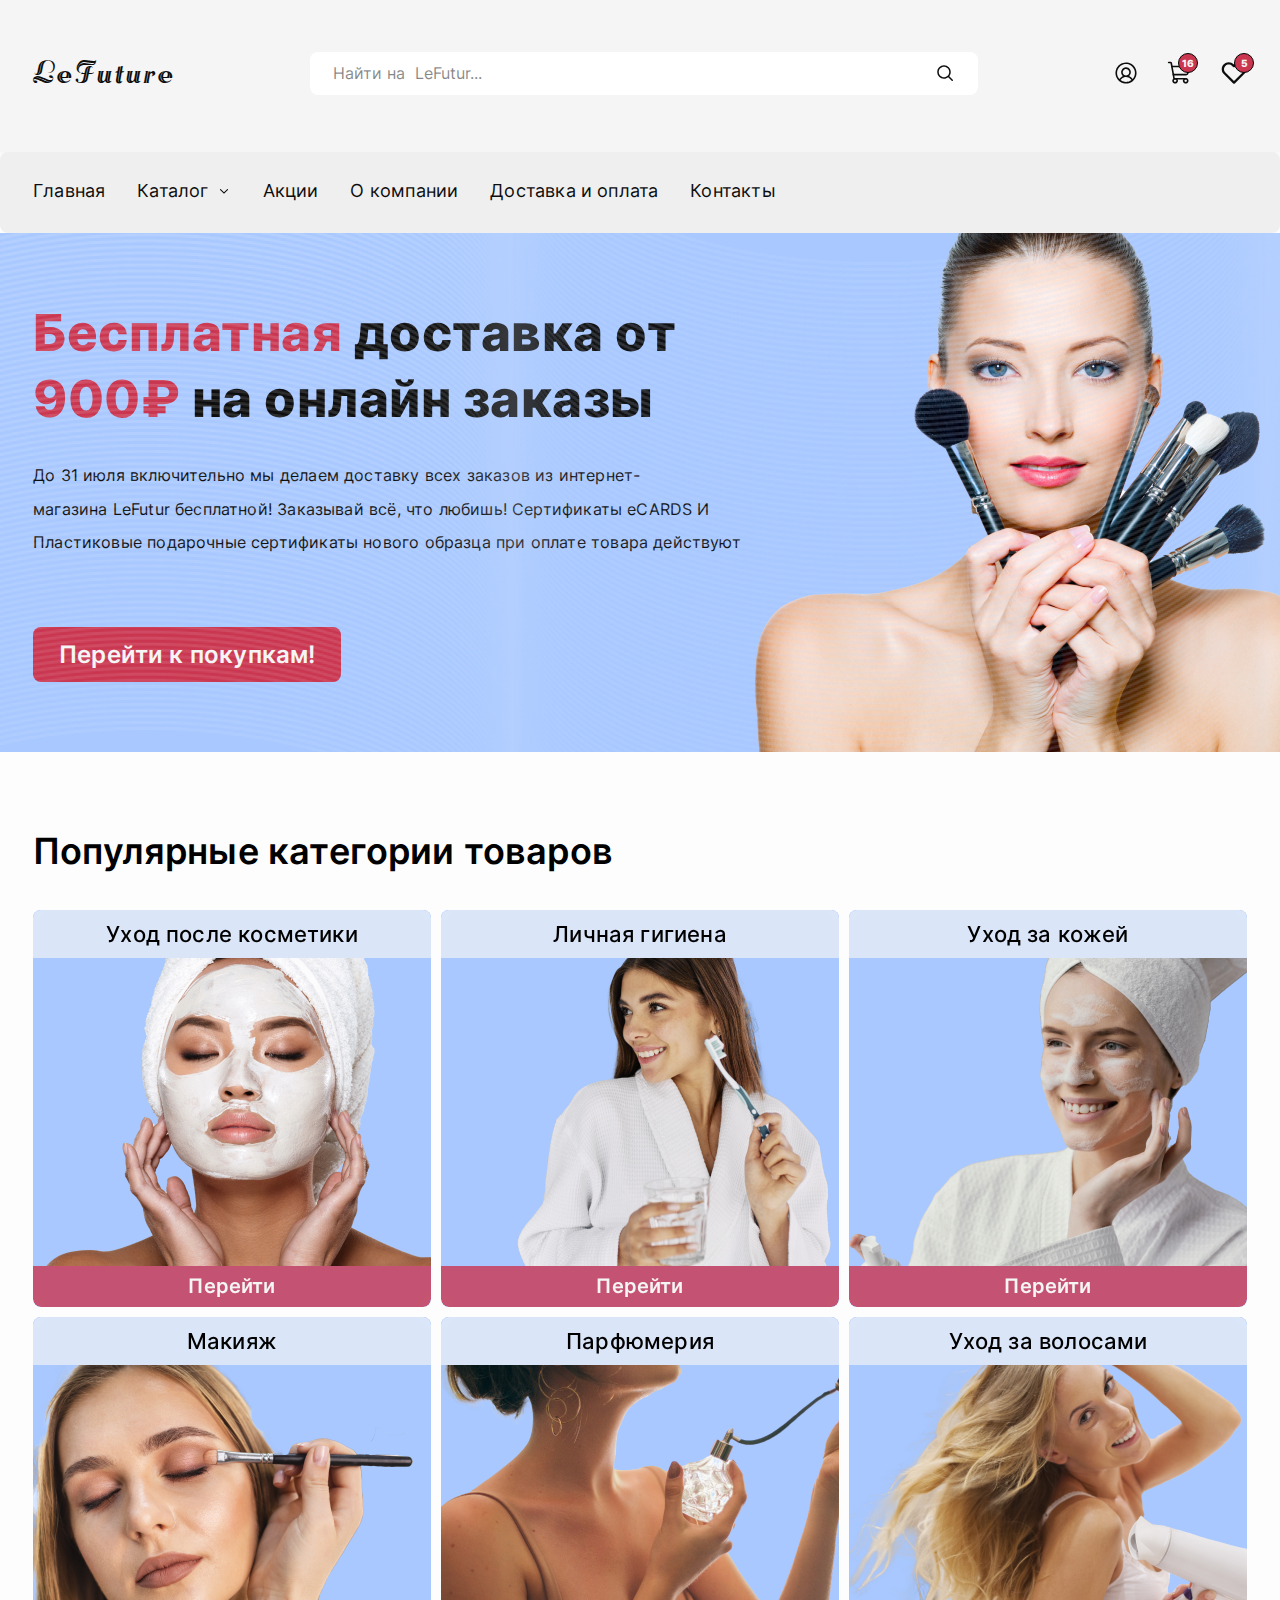
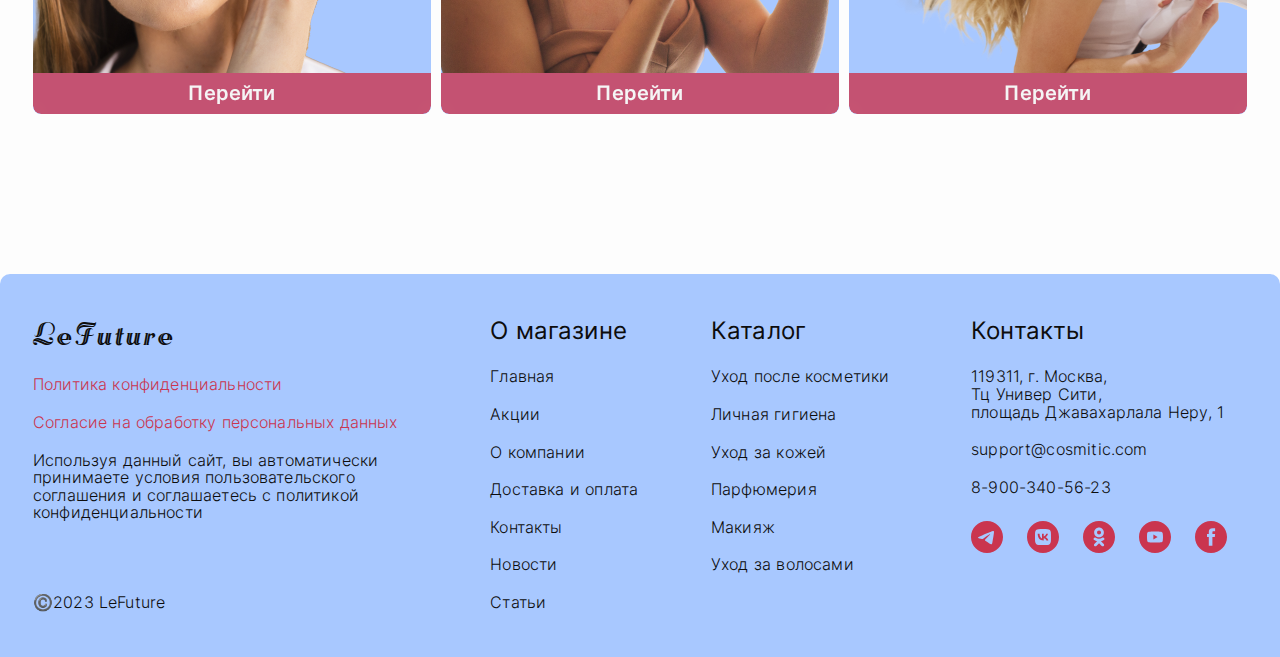
==== index.html @ b698528c "first commit" ====
<!DOCTYPE html>
<html lang="ru">

<head>
  <meta charset="UTF-8">
  <meta http-equiv="X-UA-Compatible" content="IE=edge">
  <meta name="viewport" content="width=device-width, initial-scale=1.0">
  <!-- <link rel="shortcut icon" href="./assets/images/favicon.ico" type="x-icon"> -->
  <link rel="stylesheet" href="./styles/css/icons.css">
  <link rel="stylesheet" href="./styles/css/normalize.css">
  <link rel="stylesheet" href="./styles/css/style.css?v=0.0001">
  <title>LeFuture</title>
</head>

<body>

  <div class="wrapper">


    <header class="header">
      <div class="header__top">
        <div class="container">
          <div class="header__top-inner">
            <a class="logo" href="#">
              LeFuture
            </a>
            <form class="search" action="">
              <div class="search__wrapper">
                <label class="search__label">
                  <input class="search__input input" type="text" placeholder="Найти на  LeFutur...">
                  <i class="search__icon">
                    <svg xmlns="http://www.w3.org/2000/svg" width="20" height="20" viewBox="0 0 20 20" fill="none">
                      <path fill-rule="evenodd" clip-rule="evenodd"
                        d="M3.75 9C3.75 6.1005 6.1005 3.75 9 3.75C11.8995 3.75 14.25 6.1005 14.25 9C14.25 11.8995 11.8995 14.25 9 14.25C6.1005 14.25 3.75 11.8995 3.75 9ZM9 2.25C5.27208 2.25 2.25 5.27208 2.25 9C2.25 12.7279 5.27208 15.75 9 15.75C10.5938 15.75 12.0585 15.1976 13.2133 14.2739L16.7192 17.7799C17.0121 18.0728 17.487 18.0728 17.7799 17.7799C18.0728 17.487 18.0728 17.0121 17.7799 16.7192L14.2739 13.2133C15.1976 12.0585 15.75 10.5938 15.75 9C15.75 5.27208 12.7279 2.25 9 2.25Z"
                        fill="#0D0D0D" />
                    </svg>
                  </i>
                </label>
              </div>
            </form>
            <div class="icons">
              <a class="icons__link" href="#">
                <i class="icons__icon">
                  <svg xmlns="http://www.w3.org/2000/svg" viewBox="0 0 26 26" fill="none">
                    <path fill-rule="evenodd" clip-rule="evenodd"
                      d="M17.1117 3.26789C15.1484 2.4375 13 2.4375 13 2.4375C10.8516 2.4375 8.88835 3.26789 8.88835 3.26789C6.99268 4.06969 5.53119 5.53118 5.53119 5.53118C4.06969 6.99268 3.26789 8.88835 3.26789 8.88835C2.4375 10.8516 2.4375 13 2.4375 13C2.4375 15.1484 3.26789 17.1117 3.26789 17.1117C4.06968 19.0073 5.53118 20.4688 5.53118 20.4688C5.6435 20.5811 5.75838 20.6896 5.87477 20.794C5.91734 20.8415 5.9657 20.8842 6.01914 20.9209C7.38164 22.0948 8.88835 22.7321 8.88835 22.7321C10.8516 23.5625 13 23.5625 13 23.5625C15.1484 23.5625 17.1117 22.7321 17.1117 22.7321C18.3135 22.2238 19.3409 21.4502 19.9319 20.9521C20.0179 20.9016 20.0925 20.8366 20.1533 20.761C20.3563 20.5813 20.4688 20.4688 20.4688 20.4688C21.9303 19.0073 22.7321 17.1116 22.7321 17.1116C23.5625 15.1484 23.5625 13 23.5625 13C23.5625 10.8516 22.7321 8.88835 22.7321 8.88835C21.9303 6.99268 20.4688 5.53118 20.4688 5.53118C19.0073 4.06969 17.1117 3.26789 17.1117 3.26789ZM9.52137 21.2355C8.73872 20.9044 8.04333 20.4403 7.53641 20.0517C8.3932 18.7628 9.59973 18.0222 9.59973 18.0222C11.1643 17.0619 13 17.0625 13 17.0625C14.8357 17.0625 16.4003 18.0222 16.4003 18.0222C17.3853 18.6268 18.0795 19.4996 18.4587 20.0632C17.4466 20.8261 16.4786 21.2355 16.4786 21.2355C14.8189 21.9375 13 21.9375 13 21.9375C11.1811 21.9375 9.52137 21.2355 9.52137 21.2355ZM8.74966 16.6373C8.74966 16.6373 9.23938 16.3368 10.0162 16.0366C9.85731 15.9171 9.70186 15.7837 9.55285 15.6346C9.55285 15.6346 8.125 14.2068 8.125 12.1875C8.125 12.1875 8.125 10.1682 9.55285 8.74035C9.55285 8.74035 10.9807 7.3125 13 7.3125C13 7.3125 15.0193 7.3125 16.4471 8.74035C16.4471 8.74035 17.875 10.1682 17.875 12.1875C17.875 12.1875 17.875 14.2068 16.4471 15.6346C16.4471 15.6346 16.28 15.8018 15.9791 16.0218C16.4013 16.1801 16.8335 16.3814 17.2503 16.6373C17.2503 16.6373 18.6121 17.4731 19.6665 18.9386C20.0835 18.453 20.7836 17.5471 21.2355 16.4786C21.2355 16.4786 21.9375 14.8189 21.9375 13C21.9375 13 21.9375 11.1811 21.2355 9.52137C21.2355 9.52137 20.5572 7.91762 19.3198 6.68023C19.3198 6.68023 18.0824 5.44285 16.4786 4.76452C16.4786 4.76452 14.8189 4.0625 13 4.0625C13 4.0625 11.1811 4.0625 9.52137 4.76452C9.52137 4.76452 7.91762 5.44285 6.68023 6.68023C6.68023 6.68023 5.44285 7.91761 4.76452 9.52137C4.76452 9.52137 4.0625 11.1811 4.0625 13C4.0625 13 4.0625 14.8189 4.76452 16.4786C4.76452 16.4786 5.3187 17.7889 6.33899 18.9545C6.83693 18.2585 7.64775 17.3136 8.74966 16.6373ZM15.2981 14.4856C14.3462 15.4375 13 15.4375 13 15.4375C11.6538 15.4375 10.7019 14.4856 10.7019 14.4856C9.75 13.5337 9.75 12.1875 9.75 12.1875C9.75 10.8413 10.7019 9.8894 10.7019 9.8894C11.6538 8.9375 13 8.9375 13 8.9375C14.3462 8.9375 15.2981 9.8894 15.2981 9.8894C16.25 10.8413 16.25 12.1875 16.25 12.1875C16.25 13.5337 15.2981 14.4856 15.2981 14.4856Z"
                      fill="#0D0D0D" />
                  </svg>
                </i>
              </a>
              <div class="icons__box">
                <i class="icons__icon">
                  <svg xmlns="http://www.w3.org/2000/svg" viewBox="0 0 26 26" fill="none">
                    <path
                      d="M3.46328 1.625H1.625C1.17627 1.625 0.8125 1.98877 0.8125 2.4375C0.8125 2.88623 1.17627 3.25 1.625 3.25H3.45551L6.28968 18.8329C6.35994 19.2192 6.69641 19.5 7.08906 19.5H18.6875C19.1362 19.5 19.5 19.1362 19.5 18.6875C19.5 18.2388 19.1362 17.875 18.6875 17.875H7.76712L5.05544 2.96566C4.95284 2.38827 4.50516 2.00946 4.50516 2.00946C4.05748 1.63065 3.46328 1.625 3.46328 1.625Z"
                      fill="#0D0D0D" />
                    <path fill-rule="evenodd" clip-rule="evenodd"
                      d="M8.125 17.875C8.125 17.875 9.30292 17.875 10.1358 18.7079C10.1358 18.7079 10.9688 19.5408 10.9688 20.7188C10.9688 20.7188 10.9688 21.8967 10.1358 22.7296C10.1358 22.7296 9.30292 23.5625 8.125 23.5625C8.125 23.5625 6.94708 23.5625 6.11416 22.7296C6.11416 22.7296 5.28125 21.8967 5.28125 20.7188C5.28125 20.7188 5.28125 19.5408 6.11416 18.7079C6.11416 18.7079 6.94708 17.875 8.125 17.875ZM8.125 19.5C8.125 19.5 7.62018 19.5 7.26321 19.857C7.26321 19.857 6.90625 20.2139 6.90625 20.7188C6.90625 20.7188 6.90625 21.2236 7.26321 21.5805C7.26321 21.5805 7.62018 21.9375 8.125 21.9375C8.125 21.9375 8.62982 21.9375 8.98679 21.5805C8.98679 21.5805 9.34375 21.2236 9.34375 20.7188C9.34375 20.7188 9.34375 20.2139 8.98679 19.857C8.98679 19.857 8.62982 19.5 8.125 19.5Z"
                      fill="#0D0D0D" />
                    <path fill-rule="evenodd" clip-rule="evenodd"
                      d="M18.6875 17.875C18.6875 17.875 19.8654 17.875 20.6983 18.7079C20.6983 18.7079 21.5312 19.5408 21.5312 20.7188C21.5312 20.7188 21.5312 21.8967 20.6983 22.7296C20.6983 22.7296 19.8654 23.5625 18.6875 23.5625C18.6875 23.5625 17.5096 23.5625 16.6767 22.7296C16.6767 22.7296 15.8438 21.8967 15.8438 20.7188C15.8438 20.7188 15.8438 19.5408 16.6767 18.7079C16.6767 18.7079 17.5096 17.875 18.6875 17.875ZM18.6875 19.5C18.6875 19.5 18.1827 19.5 17.8257 19.857C17.8257 19.857 17.4688 20.2139 17.4688 20.7188C17.4688 20.7188 17.4688 21.2236 17.8257 21.5805C17.8257 21.5805 18.1827 21.9375 18.6875 21.9375C18.6875 21.9375 19.1923 21.9375 19.5493 21.5805C19.5493 21.5805 19.9062 21.2236 19.9062 20.7188C19.9062 20.7188 19.9062 20.2139 19.5493 19.857C19.5493 19.857 19.1923 19.5 18.6875 19.5Z"
                      fill="#0D0D0D" />
                    <path
                      d="M21.9375 5.6875H4.875C4.42627 5.6875 4.0625 6.05127 4.0625 6.5C4.0625 6.94873 4.42627 7.3125 4.875 7.3125H20.9634L19.8991 13.1488C19.8472 13.439 19.6229 13.6262 19.6229 13.6262C19.3985 13.8134 19.1064 13.8125 19.1064 13.8125L6.34766 13.8125C5.89892 13.8125 5.53516 14.1763 5.53516 14.625C5.53516 15.0737 5.89892 15.4375 6.34766 15.4375L19.1014 15.4375C19.9853 15.4402 20.6639 14.8739 20.6639 14.8739C21.3426 14.3077 21.4978 13.4403 21.4978 13.4403L22.7368 6.64577C22.7456 6.59767 22.75 6.54889 22.75 6.5C22.75 6.05127 22.3862 5.6875 21.9375 5.6875Z"
                      fill="#0D0D0D" />
                  </svg>
                </i>
                <p class="icons__num">
                  16
                </p>
              </div>
              <div class="icons__box">
                <i class="icons__icon">
                  <svg xmlns="http://www.w3.org/2000/svg" width="22" height="20" viewBox="0 0 22 20" fill="none">
                    <path fill-rule="evenodd" clip-rule="evenodd"
                      d="M13.1909 1.34769C13.9113 1.05217 14.6836 0.900024 15.4637 0.900024C16.2437 0.900024 17.016 1.05217 17.7365 1.34769C18.4568 1.64315 19.111 2.07609 19.662 2.62165C20.2132 3.16709 20.6503 3.81454 20.9485 4.52692C21.2467 5.2393 21.4001 6.00275 21.4001 6.77368C21.4001 7.54462 21.2467 8.30807 20.9485 9.02045C20.6503 9.73283 20.2132 10.3803 19.662 10.9257L11.6904 18.8171C11.5075 18.9982 11.259 19.1 10.9999 19.1C10.7407 19.1 10.4923 18.9982 10.3093 18.8171L2.3376 10.9256C1.22474 9.82389 0.600098 8.33036 0.600098 6.77368C0.600098 5.21701 1.22474 3.72348 2.3376 2.62181C3.45056 1.52003 4.96073 0.900502 6.53605 0.900502C8.11137 0.900502 9.62154 1.52003 10.7345 2.62181L10.9999 2.88449L11.2651 2.62197C11.265 2.62202 11.2651 2.62191 11.2651 2.62197C11.816 2.07634 12.4705 1.64318 13.1909 1.34769ZM18.2809 3.9801C17.9107 3.61347 17.4713 3.32279 16.988 3.12452C16.5046 2.92626 15.9867 2.82425 15.4637 2.82425C14.9407 2.82425 14.4227 2.92626 13.9393 3.12452C13.456 3.32279 13.0166 3.61347 12.6464 3.9801L11.6904 4.92654C11.5075 5.10764 11.259 5.20942 10.9999 5.20942C10.7407 5.20942 10.4923 5.10764 10.3093 4.92654L9.35344 3.98026C8.60569 3.24003 7.59218 2.82473 6.53605 2.82473C5.47992 2.82473 4.46641 3.24003 3.71866 3.98026C2.9708 4.7206 2.5501 5.72537 2.5501 6.77368C2.5501 7.822 2.9708 8.82677 3.71866 9.56711L10.9999 16.7751L18.2811 9.56711C18.6514 9.20063 18.9456 8.76519 19.1462 8.28588C19.3468 7.80656 19.4501 7.2927 19.4501 6.77368C19.4501 6.25467 19.3468 5.74081 19.1462 5.26149C18.9456 4.78218 18.6513 4.34658 18.2809 3.9801Z"
                      fill="#0D0D0D" />
                  </svg>
                </i>
                <p class="icons__num">
                  5
                </p>
              </div>
            </div>
            <div class="burger">
              <div class="burger__line"></div>
            </div>
          </div>
        </div>
      </div>
      <div class="header__bottom">
        <div class="container">
          <div class="header__bottom-inner">
            <nav class="menu">
              <ul class="menu__list">
                <li class="menu__item">
                  <a class="menu__link" href="#">
                    Главная
                  </a>
                </li>
                <li class="menu__item accordion">
                  <a class="menu__link" href="#">
                    Каталог
                    <i class="menu__icon">
                      <svg xmlns="http://www.w3.org/2000/svg" width="14" height="14" viewBox="0 0 14 14" fill="none">
                        <path fill-rule="evenodd" clip-rule="evenodd"
                          d="M10.8714 5.22872C11.0764 5.43375 11.0764 5.76616 10.8714 5.97118L7.00015 9.84241L3.12892 5.97118C2.92389 5.76616 2.92389 5.43375 3.12892 5.22872C3.33394 5.02369 3.66635 5.02369 3.87138 5.22872L7.00015 8.35749L10.1289 5.22872C10.3339 5.02369 10.6664 5.02369 10.8714 5.22872Z"
                          fill="#0D0D0D" />
                      </svg>
                    </i>
                  </a>
                  <div class="accordion__content">
                    <div class="menu__dropdown">
                      <div class="menu__dropdown-item">
                        <a class="menu__dropdown-link" href="#">
                          Акции
                        </a>
                      </div>
                      <div class="menu__dropdown-item">
                        <a class="menu__dropdown-link" href="#">
                          О компании
                        </a>
                      </div>
                      <div class="menu__dropdown-item">
                        <a class="menu__dropdown-link" href="#">
                          Контакты
                        </a>
                      </div>
                    </div>
                  </div>
                </li>
                <li class="menu__item">
                  <a class="menu__link" href="#">
                    Акции
                  </a>
                </li>
                <li class="menu__item">
                  <a class="menu__link" href="#">
                    О компании
                  </a>
                </li>
                <li class="menu__item">
                  <a class="menu__link" href="#">
                    Доставка и оплата
                  </a>
                </li>
                <li class="menu__item">
                  <a class="menu__link" href="#">
                    Контакты
                  </a>
                </li>
              </ul>
            </nav>
          </div>
        </div>
      </div>
    </header>


    <main class="main">


      <section class="top">
        <div class="top__wrapper">
          <img class="top__bg" src="./assets/images/top/bg.png" alt="">
          <div class="container">
            <div class="top__inner">
              <div class="top__item">
                <p class="top__item-title">
                  <span>Бесплатная</span> доставка
                  от <span>900₽</span> на онлайн заказы
                </p>
                <p class="top__item-text">
                  До 31 июля включительно мы делаем доставку всех заказов из интернет-магазина LeFutur бесплатной!
                  Заказывай всё, что любишь! Сертификаты eCARDS И Пластиковые подарочные сертификаты нового образца при
                  оплате товара действуют
                </p>
                <a class="link" href="#">
                  Перейти к покупкам!
                </a>
              </div>
              <img class="top__img" src="./assets/images/top/1.png" alt="">
            </div>
          </div>
        </div>
      </section>


      <section class="categories">
        <div class="categories__wrapper">
          <div class="container">
            <h2 class="categories__title title">
              Популярные категории товаров
            </h2>
            <div class="categories__inner">
              <div class="categories__item">
                <p class="categories__item-title">
                  Уход после косметики
                </p>
                <img class="categories__item-img" src="./assets/images/categories/1.png" alt="">
                <a class="link" href="#">
                  Перейти
                </a>
              </div>
              <div class="categories__item">
                <p class="categories__item-title">
                  Личная гигиена
                </p>
                <img class="categories__item-img" src="./assets/images/categories/2.png" alt="">
                <a class="link" href="#">
                  Перейти
                </a>
              </div>
              <div class="categories__item">
                <p class="categories__item-title">
                  Уход за кожей
                </p>
                <img class="categories__item-img" src="./assets/images/categories/3.png" alt="">
                <a class="link" href="#">
                  Перейти
                </a>
              </div>
              <div class="categories__item">
                <p class="categories__item-title">
                  Макияж
                </p>
                <img class="categories__item-img" src="./assets/images/categories/4.png" alt="">
                <a class="link" href="#">
                  Перейти
                </a>
              </div>
              <div class="categories__item">
                <p class="categories__item-title">
                  Парфюмерия
                </p>
                <img class="categories__item-img" src="./assets/images/categories/5.png" alt="">
                <a class="link" href="#">
                  Перейти
                </a>
              </div>
              <div class="categories__item">
                <p class="categories__item-title">
                  Уход за волосами
                </p>
                <img class="categories__item-img" src="./assets/images/categories/6.png" alt="">
                <a class="link" href="#">
                  Перейти
                </a>
              </div>
            </div>
          </div>
        </div>
      </section>


    </main>


    <footer class="footer">
      <div class="container">
        <div class="footer__inner">
          <div class="footer__info">
            <a class="logo" href="#">
              LeFuture
            </a>
            <a class="footer__info-link" href="#">
              Политика конфиденциальности
            </a>
            <a class="footer__info-link" href="#">
              Согласие на обработку персональных данных
            </a>
            <p class="footer__info-text">
              Используя данный сайт, вы автоматически принимаете условия
              пользовательского соглашения и соглашаетесь с политикой конфиденциальности
            </p>
            <p class="footer__info-text footer__info-text--mt">
              ©️2023 LeFuture
            </p>
          </div>
          <div class="footer__item">
            <p class="footer__item-title">
              О магазине
            </p>
            <a class="footer__item-link" href="#">
              Главная
            </a>
            <a class="footer__item-link" href="#">
              Акции
            </a>
            <a class="footer__item-link" href="#">
              О компании
            </a>
            <a class="footer__item-link" href="#">
              Доставка и оплата
            </a>
            <a class="footer__item-link" href="#">
              Контакты
            </a>
            <a class="footer__item-link" href="#">
              Новости
            </a>
            <a class="footer__item-link" href="#">
              Статьи
            </a>
          </div>
          <div class="footer__item">
            <p class="footer__item-title">
              Каталог
            </p>
            <a class="footer__item-link" href="#">
              Уход после косметики
            </a>
            <a class="footer__item-link" href="#">
              Личная гигиена
            </a>
            <a class="footer__item-link" href="#">
              Уход за кожей
            </a>
            <a class="footer__item-link" href="#">
              Парфюмерия
            </a>
            <a class="footer__item-link" href="#">
              Макияж
            </a>
            <a class="footer__item-link" href="#">
              Уход за волосами
            </a>
          </div>
          <div class="footer__item">
            <p class="footer__item-title">
              Контакты
            </p>
            <p class="footer__item-text">
              119311, г. Москва,<br>
              Тц Универ Сити,<br>
              площадь Джавахарлала Неру, 1
            </p>
            <a class="footer__item-link" href="mailto:support@cosmitic.com">
              support@cosmitic.com
            </a>
            <a class="footer__item-link footer__item-link--mb" href="tel:+79003405623">
              8-900-340-56-23
            </a>
            <div class="socials">
              <a class="socials__icon" href="#">
                <svg xmlns="http://www.w3.org/2000/svg" width="32" height="32" viewBox="0 0 32 32" fill="none">
                  <path fill-rule="evenodd" clip-rule="evenodd"
                    d="M16 32C7.16344 32 0 24.8366 0 16C0 7.16344 7.16344 0 16 0C24.8366 0 32 7.16344 32 16C32 24.8366 24.8366 32 16 32ZM16.6919 12.0074C15.2589 12.6034 12.3949 13.8371 8.09992 15.7083C7.40248 15.9856 7.03714 16.257 7.00388 16.5223C6.94767 16.9706 7.50915 17.1472 8.27374 17.3876C8.37774 17.4203 8.4855 17.4542 8.59598 17.4901C9.34822 17.7346 10.3601 18.0207 10.8862 18.0321C11.3633 18.0424 11.8959 17.8457 12.4839 17.4419C16.4968 14.7331 18.5683 13.3639 18.6983 13.3344C18.7901 13.3136 18.9172 13.2874 19.0034 13.3639C19.0895 13.4405 19.0811 13.5855 19.0719 13.6244C19.0163 13.8615 16.8123 15.9106 15.6717 16.971C15.3161 17.3015 15.0639 17.536 15.0124 17.5896C14.8969 17.7096 14.7791 17.823 14.666 17.9321C13.9672 18.6058 13.4431 19.111 14.695 19.936C15.2967 20.3325 15.7781 20.6603 16.2584 20.9874C16.7829 21.3446 17.306 21.7009 17.9829 22.1446C18.1554 22.2576 18.3201 22.375 18.4805 22.4894C19.0909 22.9246 19.6393 23.3155 20.3168 23.2532C20.7105 23.217 21.1172 22.8468 21.3237 21.7427C21.8118 19.1335 22.7712 13.4801 22.9929 11.1505C23.0123 10.9464 22.9879 10.6851 22.9683 10.5705C22.9486 10.4558 22.9076 10.2924 22.7586 10.1715C22.582 10.0283 22.3095 9.99805 22.1877 10.0001C21.6335 10.01 20.7834 10.3056 16.6919 12.0074Z"
                    fill="#CA354F" />
                </svg>
              </a>
              <a class="socials__icon" href="#">
                <svg xmlns="http://www.w3.org/2000/svg" width="32" height="32" viewBox="0 0 32 32" fill="none">
                  <path
                    d="M10.6987 12.8693C10.784 17.0293 12.864 19.5253 16.512 19.5253H16.7253V17.1467C18.064 17.28 19.0773 18.2613 19.4827 19.5253H21.376C21.1818 18.8071 20.8376 18.1381 20.366 17.5626C19.8943 16.9872 19.3061 16.5182 18.64 16.1866C19.2369 15.8232 19.7524 15.3405 20.1543 14.7688C20.5563 14.1971 20.836 13.5487 20.976 12.864H19.2587C18.8853 14.1866 17.776 15.3867 16.7253 15.4986V12.8693H15.0027V17.4773C13.936 17.2106 12.592 15.92 12.5333 12.8693H10.6987Z"
                    fill="#CA354F" />
                  <path fill-rule="evenodd" clip-rule="evenodd"
                    d="M16 0C24.8366 0 32 7.16344 32 16C32 24.8366 24.8366 32 16 32C7.16344 32 0 24.8366 0 16C0 7.16344 7.16344 0 16 0ZM8 15.68C8 12.0587 8 10.2507 9.12 9.12C10.256 8 12.064 8 15.68 8H16.32C19.9413 8 21.7493 8 22.88 9.12C24 10.256 24 12.064 24 15.68V16.32C24 19.9413 24 21.7493 22.88 22.88C21.744 24 19.936 24 16.32 24H15.68C12.0587 24 10.2507 24 9.12 22.88C8 21.744 8 19.936 8 16.32V15.68Z"
                    fill="#CA354F" />
                </svg>
              </a>
              <a class="socials__icon" href="#">
                <svg xmlns="http://www.w3.org/2000/svg" width="32" height="32" viewBox="0 0 32 32" fill="none">
                  <path
                    d="M16.0309 9.46052C17.1335 9.46052 18.0329 10.3592 18.0329 11.4608C18.0329 12.5624 17.1335 13.461 16.0309 13.461C14.9285 13.461 14.0291 12.5624 14.0291 11.4608C14 10.3592 14.8995 9.46052 16.0309 9.46052Z"
                    fill="#CA354F" />
                  <path fill-rule="evenodd" clip-rule="evenodd"
                    d="M16 0C7.16344 0 0 7.15754 0 15.9868C0 24.8161 7.16344 31.9736 16 31.9736C24.8366 31.9736 32 24.8161 32 15.9868C32 7.15754 24.8366 0 16 0ZM16.0309 16.302C18.7003 16.302 20.8763 14.1278 20.8763 11.4608C20.8763 8.79376 18.7003 6.61954 16.0309 6.61954C13.3327 6.61954 11.1567 8.79376 11.1567 11.4608C11.1567 14.1278 13.3327 16.302 16.0309 16.302ZM17.9749 20.2737C18.9613 20.0417 19.9188 19.6649 20.7892 19.1141C21.4565 18.7082 21.6596 17.8096 21.2244 17.1428C20.8183 16.476 19.9188 16.2731 19.2515 16.708C17.2785 17.9545 14.6964 17.9545 12.7235 16.708C12.0562 16.3022 11.1858 16.476 10.7506 17.1428C10.3734 17.8096 10.5765 18.6793 11.2438 19.0851C12.1142 19.6359 13.0716 20.0127 14.0581 20.2446L11.3599 22.9407C10.8086 23.4916 10.8086 24.3902 11.3599 24.941C11.65 25.2309 11.9982 25.3468 12.3753 25.3468C12.7525 25.3468 13.1007 25.2019 13.3908 24.941L16.06 22.2739L18.7293 24.941C19.2805 25.4918 20.18 25.4918 20.7312 24.941C21.2824 24.3902 21.2824 23.4916 20.7312 22.9407L17.9749 20.2737Z"
                    fill="#CA354F" />
                </svg>
              </a>
              <a class="socials__icon" href="#">
                <svg xmlns="http://www.w3.org/2000/svg" width="32" height="32" viewBox="0 0 32 32" fill="none">
                  <path d="M18.6 16L14.4 13.6V18.4L18.6 16Z" fill="#CA354F" />
                  <path fill-rule="evenodd" clip-rule="evenodd"
                    d="M0 16C0 7.16344 7.16344 0 16 0C24.8366 0 32 7.16344 32 16C32 24.8366 24.8366 32 16 32C7.16344 32 0 24.8366 0 16ZM22.2 10.7C22.9 10.9 23.4 11.4 23.6 12.1C24 13.4 24 16 24 16C24 16 24 18.6 23.7 19.9C23.5 20.6 23 21.1 22.3 21.3C21 21.6 16 21.6 16 21.6C16 21.6 10.9 21.6 9.7 21.3C9 21.1 8.5 20.6 8.3 19.9C8 18.6 8 16 8 16C8 16 8 13.4 8.2 12.1C8.4 11.4 8.90001 10.9 9.60001 10.7C10.9 10.4 15.9 10.4 15.9 10.4C15.9 10.4 21 10.4 22.2 10.7Z"
                    fill="#CA354F" />
                </svg>
              </a>
              <a class="socials__icon" href="#">
                <svg xmlns="http://www.w3.org/2000/svg" width="32" height="32" viewBox="0 0 32 32" fill="none">
                  <path fill-rule="evenodd" clip-rule="evenodd"
                    d="M16 0C7.16344 0 0 7.16344 0 16C0 24.8366 7.16344 32 16 32C24.8366 32 32 24.8366 32 16C32 7.16344 24.8366 0 16 0ZM17.401 16.0361V24.741H13.7994V16.0365H12V13.0367H13.7994V11.2357C13.7994 8.78853 14.8154 7.33333 17.7021 7.33333H20.1054V10.3334H18.6032C17.4795 10.3334 17.4051 10.7526 17.4051 11.535L17.401 13.0364H20.1224L19.804 16.0361H17.401Z"
                    fill="#CA354F" />
                </svg>
              </a>
            </div>
          </div>
        </div>
      </div>
    </footer>


  </div>


  <script src="./scripts/scripts.js"></script>
</body>

</html>
---- styles/css/icons.css ----
@font-face {
  font-family: 'icomoon';
  src:  url('../fonts/icons/icomoon.eot?g1ydtm');
  src:  url('../fonts/icons/icomoon.eot?g1ydtm#iefix') format('embedded-opentype'),
    url('../fonts/icons/icomoon.ttf?g1ydtm') format('truetype'),
    url('../fonts/icons/icomoon.woff?g1ydtm') format('woff'),
    url('../fonts/icons/icomoon.svg?g1ydtm#icomoon') format('svg');
  font-weight: normal;
  font-style: normal;
  font-display: block;
}

[class^="icon-"], [class*=" icon-"] {
  /* use !important to prevent issues with browser extensions that change fonts */
  font-family: 'icomoon' !important;
  speak: never;
  font-style: normal;
  font-weight: normal;
  font-variant: normal;
  text-transform: none;
  line-height: 1;

  /* Better Font Rendering =========== */
  -webkit-font-smoothing: antialiased;
  -moz-osx-font-smoothing: grayscale;
}

.icon-arrow:before {
  content: "\e900";
}
.icon-basket:before {
  content: "\e901";
}
.icon-boat:before {
  content: "\e902";
}
.icon-calendar:before {
  content: "\e903";
}
.icon-catalog:before {
  content: "\e904";
}
.icon-close:before {
  content: "\e905";
}
.icon-delivery:before {
  content: "\e906";
}
.icon-drawing:before {
  content: "\e907";
}
.icon-email:before {
  content: "\e908";
}
.icon-filter:before {
  content: "\e909";
}
.icon-gift:before {
  content: "\e90a";
}
.icon-happy:before {
  content: "\e90b";
}
.icon-hot-air-baloon:before {
  content: "\e90c";
}
.icon-loca:before {
  content: "\e90d";
}
.icon-location:before {
  content: "\e90e";
}
.icon-man:before {
  content: "\e90f";
}
.icon-man-and-woman:before {
  content: "\e910";
}
.icon-phone:before {
  content: "\e911";
}
.icon-photo-camera:before {
  content: "\e912";
}
.icon-play:before {
  content: "\e913";
}
.icon-plus:before {
  content: "\e914";
}
.icon-price:before {
  content: "\e915";
}
.icon-search:before {
  content: "\e916";
}
.icon-spa:before {
  content: "\e917";
}
.icon-star-bg:before {
  content: "\e918";
}
.icon-star-transparent:before {
  content: "\e919";
}
.icon-support:before {
  content: "\e91a";
}
.icon-surf:before {
  content: "\e91b";
}
.icon-tank:before {
  content: "\e91c";
}
.icon-time:before {
  content: "\e91d";
}
.icon-vk:before {
  content: "\e91e";
}
.icon-watch:before {
  content: "\e91f";
}
.icon-woman:before {
  content: "\e920";
}
.icon-youtube:before {
  content: "\e921";
}
---- styles/css/style.css ----
@font-face{font-family:"Inter";font-weight:300;font-style:normal;src:url("../../assets/fonts/Inter-Light.woff") format("woff"),url("../../assets/fonts/Inter-Light.woff2") format("woff2");font-display:swap}@font-face{font-family:"Inter";font-weight:400;font-style:normal;src:url("../../assets/fonts/Inter-Regular.woff") format("woff"),url("../../assets/fonts/Inter-Regular.woff2") format("woff2");font-display:swap}@font-face{font-family:"Inter";font-weight:500;font-style:normal;src:url("../../assets/fonts/Inter-Medium.woff") format("woff"),url("../../assets/fonts/Inter-Medium.woff2") format("woff2");font-display:swap}@font-face{font-family:"Inter";font-weight:600;font-style:normal;src:url("../../assets/fonts/Inter-SemiBold.woff") format("woff"),url("../../assets/fonts/Inter-SemiBold.woff2") format("woff2");font-display:swap}@font-face{font-family:"Inter";font-weight:800;font-style:normal;src:url("../../assets/fonts/Inter-ExtraBold.woff") format("woff"),url("../../assets/fonts/Inter-ExtraBold.woff2") format("woff2");font-display:swap}@font-face{font-family:"Rhythm and Jazz Decor";font-weight:400;font-style:normal;src:url("../../assets/fonts/Rhythm-and-Jazz-Decor.woff") format("woff"),url("../../assets/fonts/Rhythm-and-Jazz-Decor.woff2") format("woff2");font-display:swap}*,*::after,*::before{box-sizing:border-box;margin:0;padding:0;border:0;-webkit-tap-highlight-color:rgba(0,0,0,0)}ul{list-style:none}img{width:100%;display:block}input{outline:none}input,button{font:inherit}fieldset{padding:0}a{text-decoration:none}html,body{height:100%}body{background-color:#fdfdfd;font-family:"Inter";font-weight:400;font-size:16px;color:#000;line-height:160%;letter-spacing:.18px}@media(min-width: 992px){body{font-size:calc(0.0069444444*100vw + 9.1111111111px)}}@media(min-width: 1280px){body{font-size:18px}}body.no-scroll{overflow-y:hidden}.wrapper{min-width:320px;min-height:100%;display:flex;flex-direction:column}.main{flex-grow:1}.container{width:962px;width:100%;max-width:1244px;margin:0 auto;padding-left:15px;padding-right:15px}@media(min-width: 992px){.container{width:calc(0.9791666667*100vw + -9.3333333333px)}}@media(min-width: 1280px){.container{width:1244px}}@media screen and (max-width: 992px){.container{max-width:720px}}@media screen and (max-width: 768px){.container{max-width:540px}}@media screen and (max-width: 576px){.container{max-width:none}}.title{font-size:24px;color:#000;font-weight:600;line-height:1.8}@media(min-width: 992px){.title{font-size:calc(0.0416666667*100vw + -17.3333333333px)}}@media(min-width: 1280px){.title{font-size:36px}}.title--alt{font-weight:500}.title--line{position:relative;width:-moz-fit-content;width:fit-content}.title--line::after{content:"";position:absolute;bottom:6px;left:-2px;width:101%;height:15px;background-color:#a8c8ff;z-index:-1}@media(min-width: 992px){.title--line::after{bottom:calc(0.0104166667*100vw + -4.3333333333px)}}@media(min-width: 1280px){.title--line::after{bottom:9px}}@media(min-width: 992px){.title--line::after{height:calc(0.0277777778*100vw + -12.5555555556px)}}@media(min-width: 1280px){.title--line::after{height:23px}}[class$=__icon]{display:flex;align-items:center;justify-content:center}@media(max-width: 992px){.container{width:100%}}.header__top{padding-top:30px;padding-bottom:35px;background-color:#f5f5f5;box-shadow:0px 0px 10.6px 0px rgba(0,0,0,.07)}@media(min-width: 992px){.header__top{padding-top:calc(0.0763888889*100vw + -45.7777777778px)}}@media(min-width: 1280px){.header__top{padding-top:52px}}@media(min-width: 992px){.header__top{padding-bottom:calc(0.0763888889*100vw + -40.7777777778px)}}@media(min-width: 1280px){.header__top{padding-bottom:57px}}.header__top-inner{display:flex;align-items:center;justify-content:space-between;gap:15px}.header__bottom{padding-top:15px;padding-bottom:15px;border-radius:8px;background:#efefef}@media(min-width: 992px){.header__bottom{padding-top:calc(0.0347222222*100vw + -19.4444444444px)}}@media(min-width: 1280px){.header__bottom{padding-top:25px}}@media(min-width: 992px){.header__bottom{padding-bottom:calc(0.0347222222*100vw + -19.4444444444px)}}@media(min-width: 1280px){.header__bottom{padding-bottom:25px}}.header__bottom-inner{display:flex;align-items:center;justify-content:space-between}@media(max-width: 576px){.header__top{padding:20px 0}.header__top-inner{display:grid;grid-template-columns:1fr 1fr 18px}.header__top .search{grid-area:2/1/3/4}.header__top .icons{margin-left:auto;margin-right:5px}.header__bottom{padding:0}}.menu__list{display:flex;align-items:center;gap:20px}@media(min-width: 992px){.menu__list{gap:calc(0.0416666667*100vw + -21.3333333333px)}}@media(min-width: 1280px){.menu__list{gap:32px}}.menu__item.accordion--active .menu__link{color:#ca354f}.menu__item.accordion--active .menu__link::after{width:100%}.menu__item.accordion--active .menu__icon svg{transform:rotateX(-180deg)}.menu__item.accordion--active .menu__icon svg path{fill:#ca354f}.menu__link{position:relative;display:flex;align-items:center;gap:4px;color:#0d0d0d;border-bottom:2px solid rgba(0,0,0,0);transition:color .23s ease-in-out}@media(min-width: 992px){.menu__link{gap:calc(0.0138888889*100vw + -9.7777777778px)}}@media(min-width: 1280px){.menu__link{gap:8px}}.menu__link::after{content:"";position:absolute;bottom:0;left:50%;transform:translateX(-50%);background-color:#ca354f;width:0;height:2px;border-radius:25px;transition:width .23s ease-in-out}.menu__link:hover{color:#ca354f}.menu__link:hover::after{width:100%}.menu__link:hover .menu__icon svg path{fill:#ca354f}.menu__icon svg{transition:transform .23s ease-in-out}.menu__icon svg path{transition:fill .23s ease-in-out}.menu__dropdown{background-color:#efefef;border-radius:25px;padding:10px}.menu__dropdown-item{white-space:nowrap}.menu__dropdown-link{color:#0d0d0d;border-bottom:2px solid rgba(0,0,0,0);transition:color .23s ease-in-out}.menu__dropdown-link:hover{color:#ca354f}@media(max-width: 992px){.menu{position:absolute;top:0px;left:0;width:50%;height:100vh;transform:translateX(-200%);flex-direction:column;padding:20px 20px 20px 20px;background-color:#efefef;opacity:0;visibility:hidden;z-index:-1;flex-shrink:unset;transition:transform .23s ease-in-out,opacity .23s ease-in-out,visibility .23s ease-in-out,z-index .23s ease-in-out;overflow-y:auto}.menu__list{flex-direction:column}.menu--active{opacity:1;visibility:visible;z-index:3;transform:translateX(0%);transition:transform .23s ease-in-out,opacity .23s ease-in-out,visibility .23s ease-in-out,z-index .23s ease-in-out;justify-content:unset}.menu__item{width:100%}.menu__item.accordion--active .menu__link{color:#ca354f}.menu__item.accordion--active .menu__icon svg path{fill:#0d0d0d}.menu__item.accordion .accordion__content{position:static}.menu__link{width:100%}.menu__link::after{content:none}.menu__link:hover{color:#0d0d0d}.menu__link:hover .menu__icon svg path{fill:#0d0d0d}.menu__dropdown{padding:0}}@media(max-width: 576px){.menu{width:100%}}.burger{display:none}@media(max-width: 992px){.burger{min-width:18px;min-height:18px;display:flex;align-items:center;position:relative;background:rgba(0,0,0,0);z-index:5;border-radius:50%;cursor:pointer}.burger__line{display:block;width:18px;height:2px;border-radius:3px;background:#344054;transition:all .35s ease-in-out}.burger__line::before,.burger__line::after{content:"";width:18px;height:2px;position:absolute;left:0;background:#344054;border-radius:3px;transition:all .35s ease-in-out}.burger__line::before{transform:translateY(-6px)}.burger__line::after{transform:translateY(6px)}.burger--active .burger__line{width:0;background:rgba(0,0,0,0)}.burger--active .burger__line::before{transform:rotate(45deg)}.burger--active .burger__line::after{transform:rotate(-45deg)}}.logo{width:-moz-fit-content;width:fit-content;color:#0d0d0d;font-family:"Rhythm and Jazz Decor";font-size:32px;font-size:28px;font-weight:400;line-height:1;letter-spacing:3.2px}@media(min-width: 992px){.logo{font-size:calc(0.0138888889*100vw + 14.2222222222px)}}@media(min-width: 1280px){.logo{font-size:32px}}.search{width:100%;max-width:668px}.search__label{display:flex;padding:7px 23px;border-radius:8px;background-color:#fff}.search__input{width:100%}.search__input::-webkit-input-placeholder{color:rgba(13,13,13,.5);font-variant-numeric:lining-nums proportional-nums;font-size:16px;font-size:14px;line-height:175%}@media(min-width: 992px){.search__input::-webkit-input-placeholder{font-size:calc(0.0069444444*100vw + 7.1111111111px)}}@media(min-width: 1280px){.search__input::-webkit-input-placeholder{font-size:16px}}.search__input::-moz-placeholder{color:rgba(13,13,13,.5);font-variant-numeric:lining-nums proportional-nums;font-size:16px;font-size:14px;line-height:175%}@media(min-width: 992px){.search__input::-moz-placeholder{font-size:calc(0.0069444444*100vw + 7.1111111111px)}}@media(min-width: 1280px){.search__input::-moz-placeholder{font-size:16px}}.search__input:-ms-input-placeholder{color:rgba(13,13,13,.5);font-variant-numeric:lining-nums proportional-nums;font-size:16px;font-size:14px;line-height:175%}@media(min-width: 992px){.search__input:-ms-input-placeholder{font-size:calc(0.0069444444*100vw + 7.1111111111px)}}@media(min-width: 1280px){.search__input:-ms-input-placeholder{font-size:16px}}.search__input::-ms-input-placeholder{color:rgba(13,13,13,.5);font-variant-numeric:lining-nums proportional-nums;font-size:16px;font-size:14px;line-height:175%}@media(min-width: 992px){.search__input::-ms-input-placeholder{font-size:calc(0.0069444444*100vw + 7.1111111111px)}}@media(min-width: 1280px){.search__input::-ms-input-placeholder{font-size:16px}}.search__input::-moz-placeholder{color:rgba(13,13,13,.5);font-variant-numeric:lining-nums proportional-nums;font-size:16px;font-size:14px;line-height:175%}.search__input::placeholder{color:rgba(13,13,13,.5);font-variant-numeric:lining-nums proportional-nums;font-size:16px;font-size:14px;line-height:175%}@media(min-width: 992px){.search__input::-moz-placeholder{font-size:calc(0.0069444444*100vw + 7.1111111111px)}.search__input::placeholder{font-size:calc(0.0069444444*100vw + 7.1111111111px)}}@media(min-width: 1280px){.search__input::-moz-placeholder{font-size:16px}.search__input::placeholder{font-size:16px}}.icons{display:flex;align-items:center;gap:10px}@media(min-width: 992px){.icons{gap:calc(0.0625*100vw + -52px)}}@media(min-width: 1280px){.icons{gap:28px}}.icons__box{position:relative}.icons__num{position:absolute;display:flex;align-items:center;justify-content:center;top:-2px;right:-1px;color:#f5f5f5;font-variant-numeric:lining-nums proportional-nums;font-size:10px;font-weight:700;line-height:1;z-index:1}.icons__num::after{content:"";position:absolute;top:50%;left:50%;transform:translate(-50%, -50%);width:20px;height:20px;background-color:#ca354f;border:1px solid #000;border-radius:50%;z-index:-1}.icons__icon svg{width:26px;height:26px}.accordion{position:relative}.accordion__content{position:absolute;left:0px;top:100%;width:-moz-fit-content;width:fit-content;max-height:0;z-index:5;overflow:hidden;max-height:0;transition:max-height .23s ease-in-out}.socials{display:flex;align-items:center;gap:15px}@media(min-width: 992px){.socials{gap:calc(0.03125*100vw + -16px)}}@media(min-width: 1280px){.socials{gap:24px}}.top__wrapper{position:relative;background-color:#a8c8ff;overflow-x:hidden}.top__bg{position:absolute;top:0;left:0;-o-object-fit:cover;object-fit:cover;height:100%;pointer-events:none}.top__inner{display:grid;grid-template-columns:repeat(2, 1fr);gap:6px}.top__item{padding-top:35px;width:400px}@media(min-width: 992px){.top__item{padding-top:calc(0.1111111111*100vw + -75.2222222222px)}}@media(min-width: 1280px){.top__item{padding-top:67px}}@media(min-width: 992px){.top__item{width:calc(1.0694444444*100vw + -660.8888888889px)}}@media(min-width: 1280px){.top__item{width:708px}}.top__item-title{color:#0d0d0d;font-variant-numeric:lining-nums proportional-nums;font-size:30px;font-weight:800;line-height:1.3;letter-spacing:.51px;margin-bottom:10px;text-wrap:balance}@media(min-width: 992px){.top__item-title{font-size:calc(0.0729166667*100vw + -42.3333333333px)}}@media(min-width: 1280px){.top__item-title{font-size:51px}}@media(min-width: 992px){.top__item-title{margin-bottom:calc(0.0590277778*100vw + -48.5555555556px)}}@media(min-width: 1280px){.top__item-title{margin-bottom:27px}}.top__item-title span{color:#ca354f}.top__item-text{color:#0d0d0d;font-size:14px;line-height:2.1;margin-bottom:25px;text-wrap:balance}@media(min-width: 992px){.top__item-text{font-size:calc(0.0069444444*100vw + 7.1111111111px)}}@media(min-width: 1280px){.top__item-text{font-size:16px}}@media(min-width: 992px){.top__item-text{margin-bottom:calc(0.1458333333*100vw + -119.6666666667px)}}@media(min-width: 1280px){.top__item-text{margin-bottom:67px}}.top__img{width:450px;height:350px;-o-object-fit:cover;object-fit:cover}@media(min-width: 992px){.top__img{width:calc(0.53125*100vw + -77px)}}@media(min-width: 1280px){.top__img{width:603px}}@media(min-width: 992px){.top__img{height:calc(0.5868055556*100vw + -232.1111111111px)}}@media(min-width: 1280px){.top__img{height:519px}}@media(max-width: 992px){.top__inner{padding:30px 0;grid-template-columns:1fr}.top__item{position:relative;z-index:1;padding-top:0;width:unset}.top__img{position:absolute;left:0;top:0;z-index:0;height:100%;width:100%;opacity:.5}}@media(max-width: 576px){.top__item-title{font-size:24px}.top__item-text{font-size:14px;line-height:1.8}}.link{display:block;width:-moz-fit-content;width:fit-content;padding-top:10px;padding-bottom:10px;padding-left:15px;padding-right:15px;font-size:16px;color:#f5f5f5;font-weight:600;line-height:normal;border-radius:8px;background-color:#ca354f;border:1px solid rgba(0,0,0,0);transition:color .23s ease-in-out,background-color .23s ease-in-out,border-color .23s ease-in-out}@media(min-width: 992px){.link{padding-top:calc(0.0069444444*100vw + 3.1111111111px)}}@media(min-width: 1280px){.link{padding-top:12px}}@media(min-width: 992px){.link{padding-bottom:calc(0.0069444444*100vw + 3.1111111111px)}}@media(min-width: 1280px){.link{padding-bottom:12px}}@media(min-width: 992px){.link{padding-left:calc(0.0347222222*100vw + -19.4444444444px)}}@media(min-width: 1280px){.link{padding-left:25px}}@media(min-width: 992px){.link{padding-right:calc(0.0347222222*100vw + -19.4444444444px)}}@media(min-width: 1280px){.link{padding-right:25px}}@media(min-width: 992px){.link{font-size:calc(0.0277777778*100vw + -11.5555555556px)}}@media(min-width: 1280px){.link{font-size:24px}}.link:hover{color:#ca354f;background-color:#f5f5f5;border-color:#ca354f}.categories__wrapper{margin-top:30px;margin-bottom:60px}@media(min-width: 992px){.categories__wrapper{margin-top:calc(0.1284722222*100vw + -97.4444444444px)}}@media(min-width: 1280px){.categories__wrapper{margin-top:67px}}@media(min-width: 992px){.categories__wrapper{margin-bottom:calc(0.3472222222*100vw + -284.4444444444px)}}@media(min-width: 1280px){.categories__wrapper{margin-bottom:160px}}.categories__title{margin-bottom:20px}@media(min-width: 992px){.categories__title{margin-bottom:calc(0.0243055556*100vw + -4.1111111111px)}}@media(min-width: 1280px){.categories__title{margin-bottom:27px}}.categories__inner{display:grid;grid-template-columns:repeat(3, 1fr);gap:10px}.categories__item{display:grid;grid-template-rows:auto;border-radius:8px;background-color:#a8c8ff;overflow:hidden}.categories__item-title{padding-top:8px;padding-bottom:8px;font-size:18px;text-align:center;font-weight:500;line-height:1;background:rgba(230,236,246,.8);-webkit-backdrop-filter:blur(7.5px);backdrop-filter:blur(7.5px)}@media(min-width: 992px){.categories__item-title{padding-top:calc(0.0173611111*100vw + -9.2222222222px)}}@media(min-width: 1280px){.categories__item-title{padding-top:13px}}@media(min-width: 992px){.categories__item-title{padding-bottom:calc(0.0173611111*100vw + -9.2222222222px)}}@media(min-width: 1280px){.categories__item-title{padding-bottom:13px}}@media(min-width: 992px){.categories__item-title{font-size:calc(0.0138888889*100vw + 4.2222222222px)}}@media(min-width: 1280px){.categories__item-title{font-size:22px}}.categories__item-img{-o-object-fit:cover;object-fit:cover;height:240px}@media(min-width: 992px){.categories__item-img{height:calc(0.2361111111*100vw + 5.7777777778px)}}@media(min-width: 1280px){.categories__item-img{height:308px}}.categories__item .link{padding-top:5px;padding-bottom:5px;text-align:center;width:100%;border-radius:0px 0px 8px 8px;background:rgba(202,53,79,.8);-webkit-backdrop-filter:blur(7.5px);backdrop-filter:blur(7.5px);font-size:16px;font-weight:600;border-top:unset}@media(min-width: 992px){.categories__item .link{padding-top:calc(0.0104166667*100vw + -5.3333333333px)}}@media(min-width: 1280px){.categories__item .link{padding-top:8px}}@media(min-width: 992px){.categories__item .link{padding-bottom:calc(0.0104166667*100vw + -5.3333333333px)}}@media(min-width: 1280px){.categories__item .link{padding-bottom:8px}}@media(min-width: 992px){.categories__item .link{font-size:calc(0.0138888889*100vw + 2.2222222222px)}}@media(min-width: 1280px){.categories__item .link{font-size:20px}}.categories__item .link:hover{border-color:#a8c8ff}@media(max-width: 768px){.categories__inner{grid-template-columns:repeat(2, 1fr)}}@media(max-width: 576px){.categories__inner{grid-template-columns:1fr}}.delivery__wrapper{margin-top:30px;margin-bottom:30px}@media(min-width: 992px){.delivery__wrapper{margin-top:calc(0.1284722222*100vw + -97.4444444444px)}}@media(min-width: 1280px){.delivery__wrapper{margin-top:67px}}@media(min-width: 992px){.delivery__wrapper{margin-bottom:calc(0.0833333333*100vw + -52.6666666667px)}}@media(min-width: 1280px){.delivery__wrapper{margin-bottom:54px}}.delivery__inner{display:grid;grid-template-columns:1fr .53fr}.delivery__title{margin-bottom:10px}@media(min-width: 992px){.delivery__title{margin-bottom:calc(0.0590277778*100vw + -48.5555555556px)}}@media(min-width: 1280px){.delivery__title{margin-bottom:27px}}.delivery__subtitle{margin-bottom:5px}@media(min-width: 992px){.delivery__subtitle{margin-bottom:calc(0.0173611111*100vw + -12.2222222222px)}}@media(min-width: 1280px){.delivery__subtitle{margin-bottom:10px}}.delivery__text span{position:relative;width:-moz-fit-content;width:fit-content;font-weight:500}.delivery__text span::after{content:"";position:absolute;bottom:-2px;left:-1px;width:101%;height:7px;background-color:#a8c8ff;z-index:-1}@media(min-width: 992px){.delivery__text span::after{height:calc(0.0173611111*100vw + -10.2222222222px)}}@media(min-width: 1280px){.delivery__text span::after{height:12px}}.delivery__text:has(+*){margin-bottom:15px}@media(min-width: 992px){.delivery__text:has(+*){margin-bottom:calc(0.0347222222*100vw + -19.4444444444px)}}@media(min-width: 1280px){.delivery__text:has(+*){margin-bottom:25px}}.delivery__img{-o-object-fit:contain;object-fit:contain;width:300px;height:350px;margin-top:0px}@media(min-width: 992px){.delivery__img{width:calc(0.4166666667*100vw + -113.3333333333px)}}@media(min-width: 1280px){.delivery__img{width:420px}}@media(min-width: 992px){.delivery__img{height:calc(0.5451388889*100vw + -190.7777777778px)}}@media(min-width: 1280px){.delivery__img{height:507px}}@media(min-width: 992px){.delivery__img{margin-top:calc(-0.1041666667*100vw + 103.3333333333px)}}@media(min-width: 1280px){.delivery__img{margin-top:-30px}}@media(max-width: 992px){.delivery__inner{position:relative;grid-template-columns:1fr}.delivery__img{position:absolute;left:50%;top:50%;transform:translate(-50%, -50%);z-index:-1;width:unset;height:100%;opacity:.5}}.content__wrapper{margin-top:30px;margin-bottom:60px;overflow-x:hidden}@media(min-width: 992px){.content__wrapper{margin-top:calc(0.1284722222*100vw + -97.4444444444px)}}@media(min-width: 1280px){.content__wrapper{margin-top:67px}}@media(min-width: 992px){.content__wrapper{margin-bottom:calc(0.3472222222*100vw + -284.4444444444px)}}@media(min-width: 1280px){.content__wrapper{margin-bottom:160px}}.content__inner{position:relative;display:grid;grid-template-columns:1fr 1fr;grid-template-rows:1fr;gap:12px}.content__inner:has(+*){margin-bottom:30px}@media(min-width: 992px){.content__inner:has(+*){margin-bottom:calc(0.1076388889*100vw + -76.7777777778px)}}@media(min-width: 1280px){.content__inner:has(+*){margin-bottom:61px}}.content__inner--alt .content__title{margin-left:auto}.content__inner--alt .content__title-img{left:unset;right:0}.content__inner--alt .content__img{order:-1}.content__icon{position:absolute;pointer-events:none;z-index:-1}.content__icon--stepOne{left:230px;top:25px;width:440px;height:325px}@media(min-width: 992px){.content__icon--stepOne{left:calc(0.0694444444*100vw + 161.1111111111px)}}@media(min-width: 1280px){.content__icon--stepOne{left:250px}}@media(min-width: 992px){.content__icon--stepOne{top:calc(0.0173611111*100vw + 7.7777777778px)}}@media(min-width: 1280px){.content__icon--stepOne{top:30px}}@media(min-width: 992px){.content__icon--stepOne{width:calc(0.375*100vw + 68px)}}@media(min-width: 1280px){.content__icon--stepOne{width:548px}}@media(min-width: 992px){.content__icon--stepOne{height:calc(0.3506944444*100vw + -22.8888888889px)}}@media(min-width: 1280px){.content__icon--stepOne{height:426px}}.content__icon--stepTwo{right:-197px;top:150px;width:880px;height:980px}@media(min-width: 992px){.content__icon--stepTwo{right:calc(0.0694444444*100vw + -265.8888888889px)}}@media(min-width: 1280px){.content__icon--stepTwo{right:-177px}}@media(min-width: 992px){.content__icon--stepTwo{top:calc(-0.4166666667*100vw + 563.3333333333px)}}@media(min-width: 1280px){.content__icon--stepTwo{top:30px}}@media(min-width: 992px){.content__icon--stepTwo{width:calc(0.7951388889*100vw + 91.2222222222px)}}@media(min-width: 1280px){.content__icon--stepTwo{width:1109px}}@media(min-width: 992px){.content__icon--stepTwo{height:calc(0.2743055556*100vw + 707.8888888889px)}}@media(min-width: 1280px){.content__icon--stepTwo{height:1059px}}.content__icon--stepThree{left:-37px;top:165px;width:730px;height:800px}@media(min-width: 992px){.content__icon--stepThree{top:calc(-0.4166666667*100vw + 578.3333333333px)}}@media(min-width: 1280px){.content__icon--stepThree{top:45px}}@media(min-width: 992px){.content__icon--stepThree{width:calc(0.7395833333*100vw + -3.6666666667px)}}@media(min-width: 1280px){.content__icon--stepThree{width:943px}}@media(min-width: 992px){.content__icon--stepThree{height:calc(0.5*100vw + 304px)}}@media(min-width: 1280px){.content__icon--stepThree{height:944px}}.content__icon--stepFour{right:-224px;top:45px;width:880px;height:480px}@media(min-width: 992px){.content__icon--stepFour{right:calc(0.0694444444*100vw + -292.8888888889px)}}@media(min-width: 1280px){.content__icon--stepFour{right:-204px}}@media(min-width: 992px){.content__icon--stepFour{top:calc(-0.0347222222*100vw + 79.4444444444px)}}@media(min-width: 1280px){.content__icon--stepFour{top:35px}}@media(min-width: 992px){.content__icon--stepFour{width:calc(0.4583333333*100vw + 425.3333333333px)}}@media(min-width: 1280px){.content__icon--stepFour{width:1012px}}@media(min-width: 992px){.content__icon--stepFour{height:calc(0.1284722222*100vw + 352.5555555556px)}}@media(min-width: 1280px){.content__icon--stepFour{height:517px}}.content__item{display:flex;flex-direction:column;gap:15px}@media(min-width: 992px){.content__item{gap:calc(0.0173611111*100vw + -2.2222222222px)}}@media(min-width: 1280px){.content__item{gap:20px}}.content__title{position:relative;width:-moz-fit-content;width:fit-content}.content__title-img{position:absolute;width:230px;left:0;top:50%;transform:translateY(-50%);height:45px;z-index:-1}@media(min-width: 992px){.content__title-img{width:calc(0.0868055556*100vw + 143.8888888889px)}}@media(min-width: 1280px){.content__title-img{width:255px}}@media(min-width: 992px){.content__title-img{height:calc(0.0625*100vw + -17px)}}@media(min-width: 1280px){.content__title-img{height:63px}}.content__text{font-weight:500}.content__text:has(+.content__text){margin-bottom:5px}.content__img{border-radius:8px;-o-object-fit:cover;object-fit:cover;height:100%}@media(max-width: 992px){.content__icon{display:none}}@media(max-width: 768px){.content__inner{grid-template-columns:1fr}.content__img{order:-1}}.footer{padding-top:25px;padding-bottom:25px;border-radius:10px 10px 0px 0px;background-color:#a8c8ff}@media(min-width: 992px){.footer{padding-top:calc(0.0694444444*100vw + -43.8888888889px)}}@media(min-width: 1280px){.footer{padding-top:45px}}@media(min-width: 992px){.footer{padding-bottom:calc(0.0694444444*100vw + -43.8888888889px)}}@media(min-width: 1280px){.footer{padding-bottom:45px}}.footer__inner{display:grid;grid-template-columns:1fr .4fr .5fr .7fr;gap:30px}@media(min-width: 992px){.footer__inner{gap:calc(0.1145833333*100vw + -83.6666666667px)}}@media(min-width: 1280px){.footer__inner{gap:63px}}.footer__info{display:flex;flex-direction:column;gap:15px;margin-right:auto}@media(min-width: 992px){.footer__info{gap:calc(0.0173611111*100vw + -2.2222222222px)}}@media(min-width: 1280px){.footer__info{gap:20px}}.footer__info .logo{margin-bottom:5px}.footer__info-link{position:relative;width:-moz-fit-content;width:fit-content;color:#ca354f;font-variant-numeric:lining-nums proportional-nums;font-size:14px;font-weight:300;line-height:1.1;letter-spacing:.16px;transition:color .23s ease-in-out}@media(min-width: 992px){.footer__info-link{font-size:calc(0.0069444444*100vw + 7.1111111111px)}}@media(min-width: 1280px){.footer__info-link{font-size:16px}}.footer__info-link::after{content:"";position:absolute;bottom:0;left:50%;transform:translateX(-50%);background-color:#ca354f;width:0;height:1px;border-radius:25px;transition:width .23s ease-in-out}.footer__info-link:hover{color:#ca354f}.footer__info-link:hover::after{width:100%}.footer__info-text{color:#0d0d0d;font-variant-numeric:lining-nums proportional-nums;font-size:14px;font-weight:300;line-height:1.1;letter-spacing:.16px}@media(min-width: 992px){.footer__info-text{font-size:calc(0.0069444444*100vw + 7.1111111111px)}}@media(min-width: 1280px){.footer__info-text{font-size:16px}}.footer__info-text--mt{margin-top:auto}.footer__item{display:flex;flex-direction:column;gap:15px}@media(min-width: 992px){.footer__item{gap:calc(0.0173611111*100vw + -2.2222222222px)}}@media(min-width: 1280px){.footer__item{gap:20px}}.footer__item-title{margin-bottom:5px;color:#0d0d0d;font-variant-numeric:lining-nums proportional-nums;font-size:20px;line-height:1}@media(min-width: 992px){.footer__item-title{font-size:calc(0.0138888889*100vw + 6.2222222222px)}}@media(min-width: 1280px){.footer__item-title{font-size:24px}}.footer__item-link{position:relative;width:-moz-fit-content;width:fit-content;color:#0d0d0d;font-variant-numeric:lining-nums proportional-nums;font-size:16px;font-size:14px;font-weight:300;line-height:1.1;transition:color .23s ease-in-out}@media(min-width: 992px){.footer__item-link{font-size:calc(0.0069444444*100vw + 7.1111111111px)}}@media(min-width: 1280px){.footer__item-link{font-size:16px}}.footer__item-link--mb{margin-bottom:5px}.footer__item-link::after{content:"";position:absolute;bottom:0;left:50%;transform:translateX(-50%);background-color:#ca354f;width:0;height:1px;border-radius:25px;transition:width .23s ease-in-out}.footer__item-link:hover{color:#ca354f}.footer__item-link:hover::after{width:100%}.footer__item-text{color:#0d0d0d;font-variant-numeric:lining-nums proportional-nums;font-size:14px;font-style:normal;font-weight:300;line-height:1.1}@media(min-width: 992px){.footer__item-text{font-size:calc(0.0069444444*100vw + 7.1111111111px)}}@media(min-width: 1280px){.footer__item-text{font-size:16px}}@media(max-width: 992px){.footer__inner{grid-template-columns:repeat(2, 1fr);grid-auto-flow:dense}.footer__info{grid-area:2/1/3/2}}@media(max-width: 576px){.footer__inner{grid-template-columns:1fr}.footer__info{grid-area:unset;order:1}}/*# sourceMappingURL=style.css.map */
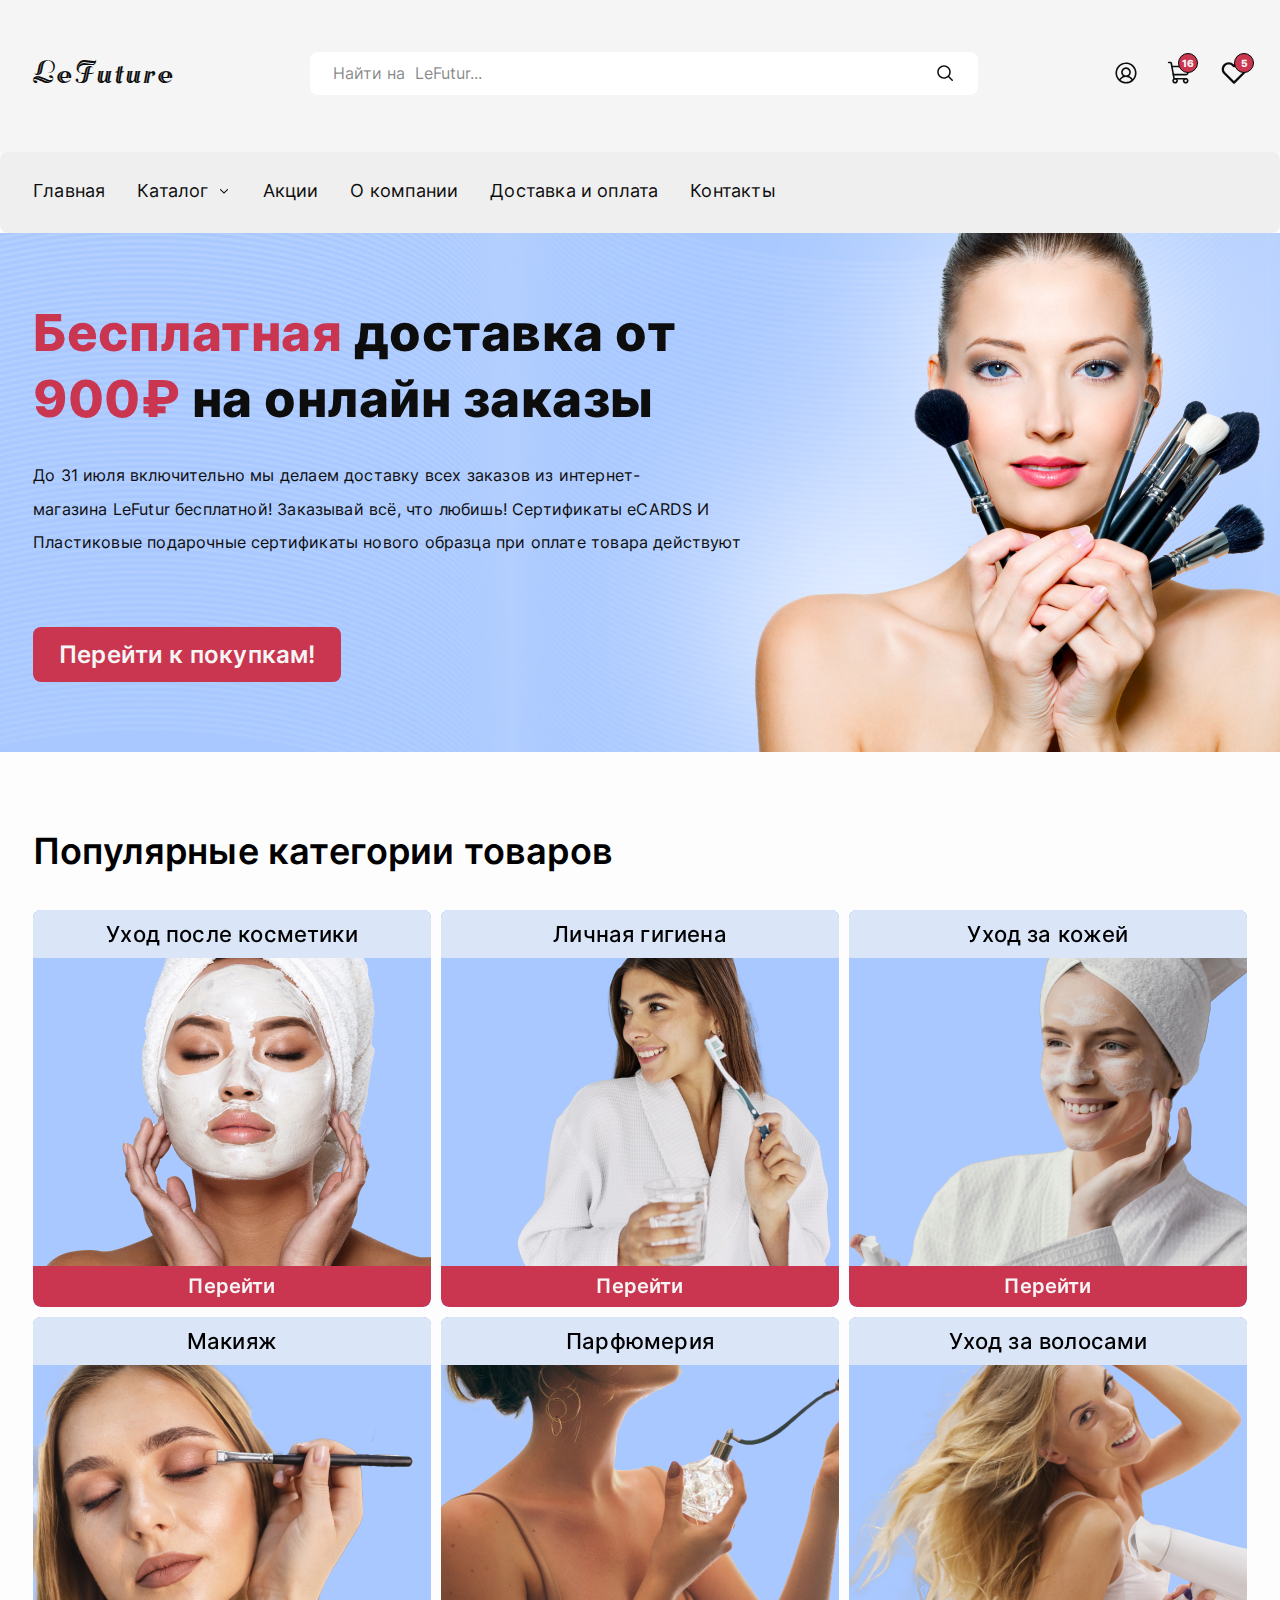
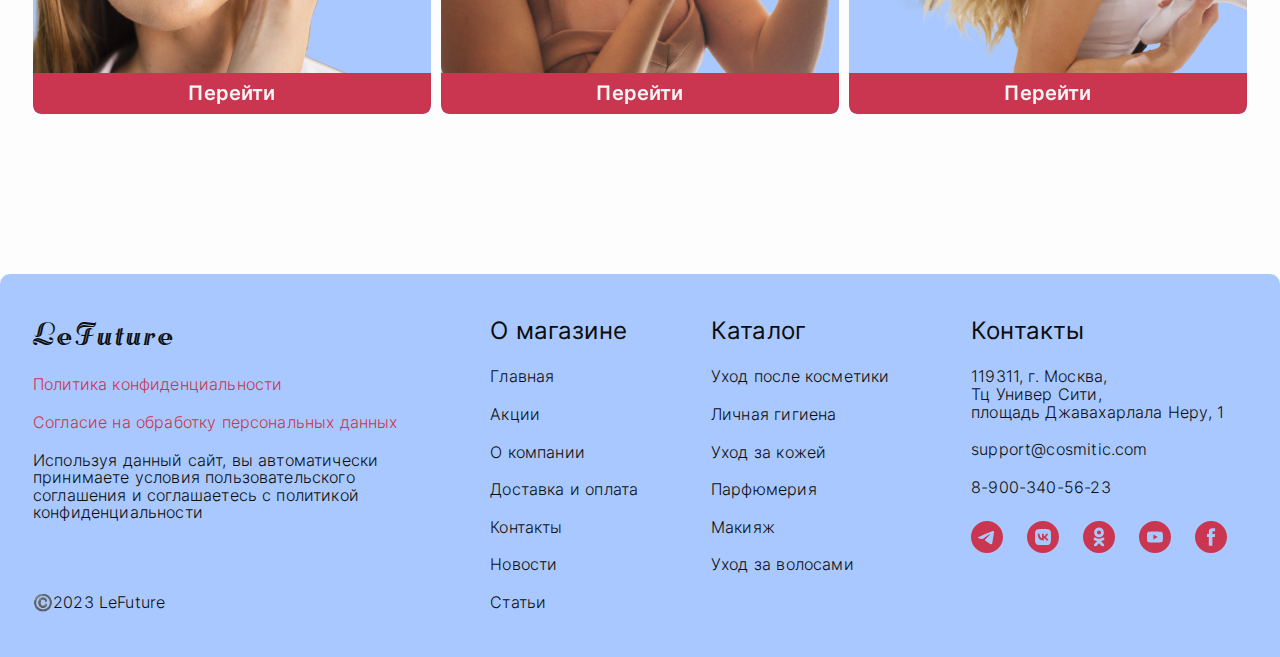
==== commit 7e6c4cf0: "fix" ====
--- a/index.html
+++ b/index.html
@@ -179,7 +179,9 @@
                   Перейти к покупкам!
                 </a>
               </div>
-              <img class="top__img" src="./assets/images/top/1.png" alt="">
+              <div class="top__box">
+                <img class="top__img" src="./assets/images/top/1.png" alt="">
+              </div>
             </div>
           </div>
         </div>
--- a/styles/css/style.css
+++ b/styles/css/style.css
@@ -1 +1 @@
-@font-face{font-family:"Inter";font-weight:300;font-style:normal;src:url("../../assets/fonts/Inter-Light.woff") format("woff"),url("../../assets/fonts/Inter-Light.woff2") format("woff2");font-display:swap}@font-face{font-family:"Inter";font-weight:400;font-style:normal;src:url("../../assets/fonts/Inter-Regular.woff") format("woff"),url("../../assets/fonts/Inter-Regular.woff2") format("woff2");font-display:swap}@font-face{font-family:"Inter";font-weight:500;font-style:normal;src:url("../../assets/fonts/Inter-Medium.woff") format("woff"),url("../../assets/fonts/Inter-Medium.woff2") format("woff2");font-display:swap}@font-face{font-family:"Inter";font-weight:600;font-style:normal;src:url("../../assets/fonts/Inter-SemiBold.woff") format("woff"),url("../../assets/fonts/Inter-SemiBold.woff2") format("woff2");font-display:swap}@font-face{font-family:"Inter";font-weight:800;font-style:normal;src:url("../../assets/fonts/Inter-ExtraBold.woff") format("woff"),url("../../assets/fonts/Inter-ExtraBold.woff2") format("woff2");font-display:swap}@font-face{font-family:"Rhythm and Jazz Decor";font-weight:400;font-style:normal;src:url("../../assets/fonts/Rhythm-and-Jazz-Decor.woff") format("woff"),url("../../assets/fonts/Rhythm-and-Jazz-Decor.woff2") format("woff2");font-display:swap}*,*::after,*::before{box-sizing:border-box;margin:0;padding:0;border:0;-webkit-tap-highlight-color:rgba(0,0,0,0)}ul{list-style:none}img{width:100%;display:block}input{outline:none}input,button{font:inherit}fieldset{padding:0}a{text-decoration:none}html,body{height:100%}body{background-color:#fdfdfd;font-family:"Inter";font-weight:400;font-size:16px;color:#000;line-height:160%;letter-spacing:.18px}@media(min-width: 992px){body{font-size:calc(0.0069444444*100vw + 9.1111111111px)}}@media(min-width: 1280px){body{font-size:18px}}body.no-scroll{overflow-y:hidden}.wrapper{min-width:320px;min-height:100%;display:flex;flex-direction:column}.main{flex-grow:1}.container{width:962px;width:100%;max-width:1244px;margin:0 auto;padding-left:15px;padding-right:15px}@media(min-width: 992px){.container{width:calc(0.9791666667*100vw + -9.3333333333px)}}@media(min-width: 1280px){.container{width:1244px}}@media screen and (max-width: 992px){.container{max-width:720px}}@media screen and (max-width: 768px){.container{max-width:540px}}@media screen and (max-width: 576px){.container{max-width:none}}.title{font-size:24px;color:#000;font-weight:600;line-height:1.8}@media(min-width: 992px){.title{font-size:calc(0.0416666667*100vw + -17.3333333333px)}}@media(min-width: 1280px){.title{font-size:36px}}.title--alt{font-weight:500}.title--line{position:relative;width:-moz-fit-content;width:fit-content}.title--line::after{content:"";position:absolute;bottom:6px;left:-2px;width:101%;height:15px;background-color:#a8c8ff;z-index:-1}@media(min-width: 992px){.title--line::after{bottom:calc(0.0104166667*100vw + -4.3333333333px)}}@media(min-width: 1280px){.title--line::after{bottom:9px}}@media(min-width: 992px){.title--line::after{height:calc(0.0277777778*100vw + -12.5555555556px)}}@media(min-width: 1280px){.title--line::after{height:23px}}[class$=__icon]{display:flex;align-items:center;justify-content:center}@media(max-width: 992px){.container{width:100%}}.header__top{padding-top:30px;padding-bottom:35px;background-color:#f5f5f5;box-shadow:0px 0px 10.6px 0px rgba(0,0,0,.07)}@media(min-width: 992px){.header__top{padding-top:calc(0.0763888889*100vw + -45.7777777778px)}}@media(min-width: 1280px){.header__top{padding-top:52px}}@media(min-width: 992px){.header__top{padding-bottom:calc(0.0763888889*100vw + -40.7777777778px)}}@media(min-width: 1280px){.header__top{padding-bottom:57px}}.header__top-inner{display:flex;align-items:center;justify-content:space-between;gap:15px}.header__bottom{padding-top:15px;padding-bottom:15px;border-radius:8px;background:#efefef}@media(min-width: 992px){.header__bottom{padding-top:calc(0.0347222222*100vw + -19.4444444444px)}}@media(min-width: 1280px){.header__bottom{padding-top:25px}}@media(min-width: 992px){.header__bottom{padding-bottom:calc(0.0347222222*100vw + -19.4444444444px)}}@media(min-width: 1280px){.header__bottom{padding-bottom:25px}}.header__bottom-inner{display:flex;align-items:center;justify-content:space-between}@media(max-width: 576px){.header__top{padding:20px 0}.header__top-inner{display:grid;grid-template-columns:1fr 1fr 18px}.header__top .search{grid-area:2/1/3/4}.header__top .icons{margin-left:auto;margin-right:5px}.header__bottom{padding:0}}.menu__list{display:flex;align-items:center;gap:20px}@media(min-width: 992px){.menu__list{gap:calc(0.0416666667*100vw + -21.3333333333px)}}@media(min-width: 1280px){.menu__list{gap:32px}}.menu__item.accordion--active .menu__link{color:#ca354f}.menu__item.accordion--active .menu__link::after{width:100%}.menu__item.accordion--active .menu__icon svg{transform:rotateX(-180deg)}.menu__item.accordion--active .menu__icon svg path{fill:#ca354f}.menu__link{position:relative;display:flex;align-items:center;gap:4px;color:#0d0d0d;border-bottom:2px solid rgba(0,0,0,0);transition:color .23s ease-in-out}@media(min-width: 992px){.menu__link{gap:calc(0.0138888889*100vw + -9.7777777778px)}}@media(min-width: 1280px){.menu__link{gap:8px}}.menu__link::after{content:"";position:absolute;bottom:0;left:50%;transform:translateX(-50%);background-color:#ca354f;width:0;height:2px;border-radius:25px;transition:width .23s ease-in-out}.menu__link:hover{color:#ca354f}.menu__link:hover::after{width:100%}.menu__link:hover .menu__icon svg path{fill:#ca354f}.menu__icon svg{transition:transform .23s ease-in-out}.menu__icon svg path{transition:fill .23s ease-in-out}.menu__dropdown{background-color:#efefef;border-radius:25px;padding:10px}.menu__dropdown-item{white-space:nowrap}.menu__dropdown-link{color:#0d0d0d;border-bottom:2px solid rgba(0,0,0,0);transition:color .23s ease-in-out}.menu__dropdown-link:hover{color:#ca354f}@media(max-width: 992px){.menu{position:absolute;top:0px;left:0;width:50%;height:100vh;transform:translateX(-200%);flex-direction:column;padding:20px 20px 20px 20px;background-color:#efefef;opacity:0;visibility:hidden;z-index:-1;flex-shrink:unset;transition:transform .23s ease-in-out,opacity .23s ease-in-out,visibility .23s ease-in-out,z-index .23s ease-in-out;overflow-y:auto}.menu__list{flex-direction:column}.menu--active{opacity:1;visibility:visible;z-index:3;transform:translateX(0%);transition:transform .23s ease-in-out,opacity .23s ease-in-out,visibility .23s ease-in-out,z-index .23s ease-in-out;justify-content:unset}.menu__item{width:100%}.menu__item.accordion--active .menu__link{color:#ca354f}.menu__item.accordion--active .menu__icon svg path{fill:#0d0d0d}.menu__item.accordion .accordion__content{position:static}.menu__link{width:100%}.menu__link::after{content:none}.menu__link:hover{color:#0d0d0d}.menu__link:hover .menu__icon svg path{fill:#0d0d0d}.menu__dropdown{padding:0}}@media(max-width: 576px){.menu{width:100%}}.burger{display:none}@media(max-width: 992px){.burger{min-width:18px;min-height:18px;display:flex;align-items:center;position:relative;background:rgba(0,0,0,0);z-index:5;border-radius:50%;cursor:pointer}.burger__line{display:block;width:18px;height:2px;border-radius:3px;background:#344054;transition:all .35s ease-in-out}.burger__line::before,.burger__line::after{content:"";width:18px;height:2px;position:absolute;left:0;background:#344054;border-radius:3px;transition:all .35s ease-in-out}.burger__line::before{transform:translateY(-6px)}.burger__line::after{transform:translateY(6px)}.burger--active .burger__line{width:0;background:rgba(0,0,0,0)}.burger--active .burger__line::before{transform:rotate(45deg)}.burger--active .burger__line::after{transform:rotate(-45deg)}}.logo{width:-moz-fit-content;width:fit-content;color:#0d0d0d;font-family:"Rhythm and Jazz Decor";font-size:32px;font-size:28px;font-weight:400;line-height:1;letter-spacing:3.2px}@media(min-width: 992px){.logo{font-size:calc(0.0138888889*100vw + 14.2222222222px)}}@media(min-width: 1280px){.logo{font-size:32px}}.search{width:100%;max-width:668px}.search__label{display:flex;padding:7px 23px;border-radius:8px;background-color:#fff}.search__input{width:100%}.search__input::-webkit-input-placeholder{color:rgba(13,13,13,.5);font-variant-numeric:lining-nums proportional-nums;font-size:16px;font-size:14px;line-height:175%}@media(min-width: 992px){.search__input::-webkit-input-placeholder{font-size:calc(0.0069444444*100vw + 7.1111111111px)}}@media(min-width: 1280px){.search__input::-webkit-input-placeholder{font-size:16px}}.search__input::-moz-placeholder{color:rgba(13,13,13,.5);font-variant-numeric:lining-nums proportional-nums;font-size:16px;font-size:14px;line-height:175%}@media(min-width: 992px){.search__input::-moz-placeholder{font-size:calc(0.0069444444*100vw + 7.1111111111px)}}@media(min-width: 1280px){.search__input::-moz-placeholder{font-size:16px}}.search__input:-ms-input-placeholder{color:rgba(13,13,13,.5);font-variant-numeric:lining-nums proportional-nums;font-size:16px;font-size:14px;line-height:175%}@media(min-width: 992px){.search__input:-ms-input-placeholder{font-size:calc(0.0069444444*100vw + 7.1111111111px)}}@media(min-width: 1280px){.search__input:-ms-input-placeholder{font-size:16px}}.search__input::-ms-input-placeholder{color:rgba(13,13,13,.5);font-variant-numeric:lining-nums proportional-nums;font-size:16px;font-size:14px;line-height:175%}@media(min-width: 992px){.search__input::-ms-input-placeholder{font-size:calc(0.0069444444*100vw + 7.1111111111px)}}@media(min-width: 1280px){.search__input::-ms-input-placeholder{font-size:16px}}.search__input::-moz-placeholder{color:rgba(13,13,13,.5);font-variant-numeric:lining-nums proportional-nums;font-size:16px;font-size:14px;line-height:175%}.search__input::placeholder{color:rgba(13,13,13,.5);font-variant-numeric:lining-nums proportional-nums;font-size:16px;font-size:14px;line-height:175%}@media(min-width: 992px){.search__input::-moz-placeholder{font-size:calc(0.0069444444*100vw + 7.1111111111px)}.search__input::placeholder{font-size:calc(0.0069444444*100vw + 7.1111111111px)}}@media(min-width: 1280px){.search__input::-moz-placeholder{font-size:16px}.search__input::placeholder{font-size:16px}}.icons{display:flex;align-items:center;gap:10px}@media(min-width: 992px){.icons{gap:calc(0.0625*100vw + -52px)}}@media(min-width: 1280px){.icons{gap:28px}}.icons__box{position:relative}.icons__num{position:absolute;display:flex;align-items:center;justify-content:center;top:-2px;right:-1px;color:#f5f5f5;font-variant-numeric:lining-nums proportional-nums;font-size:10px;font-weight:700;line-height:1;z-index:1}.icons__num::after{content:"";position:absolute;top:50%;left:50%;transform:translate(-50%, -50%);width:20px;height:20px;background-color:#ca354f;border:1px solid #000;border-radius:50%;z-index:-1}.icons__icon svg{width:26px;height:26px}.accordion{position:relative}.accordion__content{position:absolute;left:0px;top:100%;width:-moz-fit-content;width:fit-content;max-height:0;z-index:5;overflow:hidden;max-height:0;transition:max-height .23s ease-in-out}.socials{display:flex;align-items:center;gap:15px}@media(min-width: 992px){.socials{gap:calc(0.03125*100vw + -16px)}}@media(min-width: 1280px){.socials{gap:24px}}.top__wrapper{position:relative;background-color:#a8c8ff;overflow-x:hidden}.top__bg{position:absolute;top:0;left:0;-o-object-fit:cover;object-fit:cover;height:100%;pointer-events:none}.top__inner{display:grid;grid-template-columns:repeat(2, 1fr);gap:6px}.top__item{padding-top:35px;width:400px}@media(min-width: 992px){.top__item{padding-top:calc(0.1111111111*100vw + -75.2222222222px)}}@media(min-width: 1280px){.top__item{padding-top:67px}}@media(min-width: 992px){.top__item{width:calc(1.0694444444*100vw + -660.8888888889px)}}@media(min-width: 1280px){.top__item{width:708px}}.top__item-title{color:#0d0d0d;font-variant-numeric:lining-nums proportional-nums;font-size:30px;font-weight:800;line-height:1.3;letter-spacing:.51px;margin-bottom:10px;text-wrap:balance}@media(min-width: 992px){.top__item-title{font-size:calc(0.0729166667*100vw + -42.3333333333px)}}@media(min-width: 1280px){.top__item-title{font-size:51px}}@media(min-width: 992px){.top__item-title{margin-bottom:calc(0.0590277778*100vw + -48.5555555556px)}}@media(min-width: 1280px){.top__item-title{margin-bottom:27px}}.top__item-title span{color:#ca354f}.top__item-text{color:#0d0d0d;font-size:14px;line-height:2.1;margin-bottom:25px;text-wrap:balance}@media(min-width: 992px){.top__item-text{font-size:calc(0.0069444444*100vw + 7.1111111111px)}}@media(min-width: 1280px){.top__item-text{font-size:16px}}@media(min-width: 992px){.top__item-text{margin-bottom:calc(0.1458333333*100vw + -119.6666666667px)}}@media(min-width: 1280px){.top__item-text{margin-bottom:67px}}.top__img{width:450px;height:350px;-o-object-fit:cover;object-fit:cover}@media(min-width: 992px){.top__img{width:calc(0.53125*100vw + -77px)}}@media(min-width: 1280px){.top__img{width:603px}}@media(min-width: 992px){.top__img{height:calc(0.5868055556*100vw + -232.1111111111px)}}@media(min-width: 1280px){.top__img{height:519px}}@media(max-width: 992px){.top__inner{padding:30px 0;grid-template-columns:1fr}.top__item{position:relative;z-index:1;padding-top:0;width:unset}.top__img{position:absolute;left:0;top:0;z-index:0;height:100%;width:100%;opacity:.5}}@media(max-width: 576px){.top__item-title{font-size:24px}.top__item-text{font-size:14px;line-height:1.8}}.link{display:block;width:-moz-fit-content;width:fit-content;padding-top:10px;padding-bottom:10px;padding-left:15px;padding-right:15px;font-size:16px;color:#f5f5f5;font-weight:600;line-height:normal;border-radius:8px;background-color:#ca354f;border:1px solid rgba(0,0,0,0);transition:color .23s ease-in-out,background-color .23s ease-in-out,border-color .23s ease-in-out}@media(min-width: 992px){.link{padding-top:calc(0.0069444444*100vw + 3.1111111111px)}}@media(min-width: 1280px){.link{padding-top:12px}}@media(min-width: 992px){.link{padding-bottom:calc(0.0069444444*100vw + 3.1111111111px)}}@media(min-width: 1280px){.link{padding-bottom:12px}}@media(min-width: 992px){.link{padding-left:calc(0.0347222222*100vw + -19.4444444444px)}}@media(min-width: 1280px){.link{padding-left:25px}}@media(min-width: 992px){.link{padding-right:calc(0.0347222222*100vw + -19.4444444444px)}}@media(min-width: 1280px){.link{padding-right:25px}}@media(min-width: 992px){.link{font-size:calc(0.0277777778*100vw + -11.5555555556px)}}@media(min-width: 1280px){.link{font-size:24px}}.link:hover{color:#ca354f;background-color:#f5f5f5;border-color:#ca354f}.categories__wrapper{margin-top:30px;margin-bottom:60px}@media(min-width: 992px){.categories__wrapper{margin-top:calc(0.1284722222*100vw + -97.4444444444px)}}@media(min-width: 1280px){.categories__wrapper{margin-top:67px}}@media(min-width: 992px){.categories__wrapper{margin-bottom:calc(0.3472222222*100vw + -284.4444444444px)}}@media(min-width: 1280px){.categories__wrapper{margin-bottom:160px}}.categories__title{margin-bottom:20px}@media(min-width: 992px){.categories__title{margin-bottom:calc(0.0243055556*100vw + -4.1111111111px)}}@media(min-width: 1280px){.categories__title{margin-bottom:27px}}.categories__inner{display:grid;grid-template-columns:repeat(3, 1fr);gap:10px}.categories__item{display:grid;grid-template-rows:auto;border-radius:8px;background-color:#a8c8ff;overflow:hidden}.categories__item-title{padding-top:8px;padding-bottom:8px;font-size:18px;text-align:center;font-weight:500;line-height:1;background:rgba(230,236,246,.8);-webkit-backdrop-filter:blur(7.5px);backdrop-filter:blur(7.5px)}@media(min-width: 992px){.categories__item-title{padding-top:calc(0.0173611111*100vw + -9.2222222222px)}}@media(min-width: 1280px){.categories__item-title{padding-top:13px}}@media(min-width: 992px){.categories__item-title{padding-bottom:calc(0.0173611111*100vw + -9.2222222222px)}}@media(min-width: 1280px){.categories__item-title{padding-bottom:13px}}@media(min-width: 992px){.categories__item-title{font-size:calc(0.0138888889*100vw + 4.2222222222px)}}@media(min-width: 1280px){.categories__item-title{font-size:22px}}.categories__item-img{-o-object-fit:cover;object-fit:cover;height:240px}@media(min-width: 992px){.categories__item-img{height:calc(0.2361111111*100vw + 5.7777777778px)}}@media(min-width: 1280px){.categories__item-img{height:308px}}.categories__item .link{padding-top:5px;padding-bottom:5px;text-align:center;width:100%;border-radius:0px 0px 8px 8px;background:rgba(202,53,79,.8);-webkit-backdrop-filter:blur(7.5px);backdrop-filter:blur(7.5px);font-size:16px;font-weight:600;border-top:unset}@media(min-width: 992px){.categories__item .link{padding-top:calc(0.0104166667*100vw + -5.3333333333px)}}@media(min-width: 1280px){.categories__item .link{padding-top:8px}}@media(min-width: 992px){.categories__item .link{padding-bottom:calc(0.0104166667*100vw + -5.3333333333px)}}@media(min-width: 1280px){.categories__item .link{padding-bottom:8px}}@media(min-width: 992px){.categories__item .link{font-size:calc(0.0138888889*100vw + 2.2222222222px)}}@media(min-width: 1280px){.categories__item .link{font-size:20px}}.categories__item .link:hover{border-color:#a8c8ff}@media(max-width: 768px){.categories__inner{grid-template-columns:repeat(2, 1fr)}}@media(max-width: 576px){.categories__inner{grid-template-columns:1fr}}.delivery__wrapper{margin-top:30px;margin-bottom:30px}@media(min-width: 992px){.delivery__wrapper{margin-top:calc(0.1284722222*100vw + -97.4444444444px)}}@media(min-width: 1280px){.delivery__wrapper{margin-top:67px}}@media(min-width: 992px){.delivery__wrapper{margin-bottom:calc(0.0833333333*100vw + -52.6666666667px)}}@media(min-width: 1280px){.delivery__wrapper{margin-bottom:54px}}.delivery__inner{display:grid;grid-template-columns:1fr .53fr}.delivery__title{margin-bottom:10px}@media(min-width: 992px){.delivery__title{margin-bottom:calc(0.0590277778*100vw + -48.5555555556px)}}@media(min-width: 1280px){.delivery__title{margin-bottom:27px}}.delivery__subtitle{margin-bottom:5px}@media(min-width: 992px){.delivery__subtitle{margin-bottom:calc(0.0173611111*100vw + -12.2222222222px)}}@media(min-width: 1280px){.delivery__subtitle{margin-bottom:10px}}.delivery__text span{position:relative;width:-moz-fit-content;width:fit-content;font-weight:500}.delivery__text span::after{content:"";position:absolute;bottom:-2px;left:-1px;width:101%;height:7px;background-color:#a8c8ff;z-index:-1}@media(min-width: 992px){.delivery__text span::after{height:calc(0.0173611111*100vw + -10.2222222222px)}}@media(min-width: 1280px){.delivery__text span::after{height:12px}}.delivery__text:has(+*){margin-bottom:15px}@media(min-width: 992px){.delivery__text:has(+*){margin-bottom:calc(0.0347222222*100vw + -19.4444444444px)}}@media(min-width: 1280px){.delivery__text:has(+*){margin-bottom:25px}}.delivery__img{-o-object-fit:contain;object-fit:contain;width:300px;height:350px;margin-top:0px}@media(min-width: 992px){.delivery__img{width:calc(0.4166666667*100vw + -113.3333333333px)}}@media(min-width: 1280px){.delivery__img{width:420px}}@media(min-width: 992px){.delivery__img{height:calc(0.5451388889*100vw + -190.7777777778px)}}@media(min-width: 1280px){.delivery__img{height:507px}}@media(min-width: 992px){.delivery__img{margin-top:calc(-0.1041666667*100vw + 103.3333333333px)}}@media(min-width: 1280px){.delivery__img{margin-top:-30px}}@media(max-width: 992px){.delivery__inner{position:relative;grid-template-columns:1fr}.delivery__img{position:absolute;left:50%;top:50%;transform:translate(-50%, -50%);z-index:-1;width:unset;height:100%;opacity:.5}}.content__wrapper{margin-top:30px;margin-bottom:60px;overflow-x:hidden}@media(min-width: 992px){.content__wrapper{margin-top:calc(0.1284722222*100vw + -97.4444444444px)}}@media(min-width: 1280px){.content__wrapper{margin-top:67px}}@media(min-width: 992px){.content__wrapper{margin-bottom:calc(0.3472222222*100vw + -284.4444444444px)}}@media(min-width: 1280px){.content__wrapper{margin-bottom:160px}}.content__inner{position:relative;display:grid;grid-template-columns:1fr 1fr;grid-template-rows:1fr;gap:12px}.content__inner:has(+*){margin-bottom:30px}@media(min-width: 992px){.content__inner:has(+*){margin-bottom:calc(0.1076388889*100vw + -76.7777777778px)}}@media(min-width: 1280px){.content__inner:has(+*){margin-bottom:61px}}.content__inner--alt .content__title{margin-left:auto}.content__inner--alt .content__title-img{left:unset;right:0}.content__inner--alt .content__img{order:-1}.content__icon{position:absolute;pointer-events:none;z-index:-1}.content__icon--stepOne{left:230px;top:25px;width:440px;height:325px}@media(min-width: 992px){.content__icon--stepOne{left:calc(0.0694444444*100vw + 161.1111111111px)}}@media(min-width: 1280px){.content__icon--stepOne{left:250px}}@media(min-width: 992px){.content__icon--stepOne{top:calc(0.0173611111*100vw + 7.7777777778px)}}@media(min-width: 1280px){.content__icon--stepOne{top:30px}}@media(min-width: 992px){.content__icon--stepOne{width:calc(0.375*100vw + 68px)}}@media(min-width: 1280px){.content__icon--stepOne{width:548px}}@media(min-width: 992px){.content__icon--stepOne{height:calc(0.3506944444*100vw + -22.8888888889px)}}@media(min-width: 1280px){.content__icon--stepOne{height:426px}}.content__icon--stepTwo{right:-197px;top:150px;width:880px;height:980px}@media(min-width: 992px){.content__icon--stepTwo{right:calc(0.0694444444*100vw + -265.8888888889px)}}@media(min-width: 1280px){.content__icon--stepTwo{right:-177px}}@media(min-width: 992px){.content__icon--stepTwo{top:calc(-0.4166666667*100vw + 563.3333333333px)}}@media(min-width: 1280px){.content__icon--stepTwo{top:30px}}@media(min-width: 992px){.content__icon--stepTwo{width:calc(0.7951388889*100vw + 91.2222222222px)}}@media(min-width: 1280px){.content__icon--stepTwo{width:1109px}}@media(min-width: 992px){.content__icon--stepTwo{height:calc(0.2743055556*100vw + 707.8888888889px)}}@media(min-width: 1280px){.content__icon--stepTwo{height:1059px}}.content__icon--stepThree{left:-37px;top:165px;width:730px;height:800px}@media(min-width: 992px){.content__icon--stepThree{top:calc(-0.4166666667*100vw + 578.3333333333px)}}@media(min-width: 1280px){.content__icon--stepThree{top:45px}}@media(min-width: 992px){.content__icon--stepThree{width:calc(0.7395833333*100vw + -3.6666666667px)}}@media(min-width: 1280px){.content__icon--stepThree{width:943px}}@media(min-width: 992px){.content__icon--stepThree{height:calc(0.5*100vw + 304px)}}@media(min-width: 1280px){.content__icon--stepThree{height:944px}}.content__icon--stepFour{right:-224px;top:45px;width:880px;height:480px}@media(min-width: 992px){.content__icon--stepFour{right:calc(0.0694444444*100vw + -292.8888888889px)}}@media(min-width: 1280px){.content__icon--stepFour{right:-204px}}@media(min-width: 992px){.content__icon--stepFour{top:calc(-0.0347222222*100vw + 79.4444444444px)}}@media(min-width: 1280px){.content__icon--stepFour{top:35px}}@media(min-width: 992px){.content__icon--stepFour{width:calc(0.4583333333*100vw + 425.3333333333px)}}@media(min-width: 1280px){.content__icon--stepFour{width:1012px}}@media(min-width: 992px){.content__icon--stepFour{height:calc(0.1284722222*100vw + 352.5555555556px)}}@media(min-width: 1280px){.content__icon--stepFour{height:517px}}.content__item{display:flex;flex-direction:column;gap:15px}@media(min-width: 992px){.content__item{gap:calc(0.0173611111*100vw + -2.2222222222px)}}@media(min-width: 1280px){.content__item{gap:20px}}.content__title{position:relative;width:-moz-fit-content;width:fit-content}.content__title-img{position:absolute;width:230px;left:0;top:50%;transform:translateY(-50%);height:45px;z-index:-1}@media(min-width: 992px){.content__title-img{width:calc(0.0868055556*100vw + 143.8888888889px)}}@media(min-width: 1280px){.content__title-img{width:255px}}@media(min-width: 992px){.content__title-img{height:calc(0.0625*100vw + -17px)}}@media(min-width: 1280px){.content__title-img{height:63px}}.content__text{font-weight:500}.content__text:has(+.content__text){margin-bottom:5px}.content__img{border-radius:8px;-o-object-fit:cover;object-fit:cover;height:100%}@media(max-width: 992px){.content__icon{display:none}}@media(max-width: 768px){.content__inner{grid-template-columns:1fr}.content__img{order:-1}}.footer{padding-top:25px;padding-bottom:25px;border-radius:10px 10px 0px 0px;background-color:#a8c8ff}@media(min-width: 992px){.footer{padding-top:calc(0.0694444444*100vw + -43.8888888889px)}}@media(min-width: 1280px){.footer{padding-top:45px}}@media(min-width: 992px){.footer{padding-bottom:calc(0.0694444444*100vw + -43.8888888889px)}}@media(min-width: 1280px){.footer{padding-bottom:45px}}.footer__inner{display:grid;grid-template-columns:1fr .4fr .5fr .7fr;gap:30px}@media(min-width: 992px){.footer__inner{gap:calc(0.1145833333*100vw + -83.6666666667px)}}@media(min-width: 1280px){.footer__inner{gap:63px}}.footer__info{display:flex;flex-direction:column;gap:15px;margin-right:auto}@media(min-width: 992px){.footer__info{gap:calc(0.0173611111*100vw + -2.2222222222px)}}@media(min-width: 1280px){.footer__info{gap:20px}}.footer__info .logo{margin-bottom:5px}.footer__info-link{position:relative;width:-moz-fit-content;width:fit-content;color:#ca354f;font-variant-numeric:lining-nums proportional-nums;font-size:14px;font-weight:300;line-height:1.1;letter-spacing:.16px;transition:color .23s ease-in-out}@media(min-width: 992px){.footer__info-link{font-size:calc(0.0069444444*100vw + 7.1111111111px)}}@media(min-width: 1280px){.footer__info-link{font-size:16px}}.footer__info-link::after{content:"";position:absolute;bottom:0;left:50%;transform:translateX(-50%);background-color:#ca354f;width:0;height:1px;border-radius:25px;transition:width .23s ease-in-out}.footer__info-link:hover{color:#ca354f}.footer__info-link:hover::after{width:100%}.footer__info-text{color:#0d0d0d;font-variant-numeric:lining-nums proportional-nums;font-size:14px;font-weight:300;line-height:1.1;letter-spacing:.16px}@media(min-width: 992px){.footer__info-text{font-size:calc(0.0069444444*100vw + 7.1111111111px)}}@media(min-width: 1280px){.footer__info-text{font-size:16px}}.footer__info-text--mt{margin-top:auto}.footer__item{display:flex;flex-direction:column;gap:15px}@media(min-width: 992px){.footer__item{gap:calc(0.0173611111*100vw + -2.2222222222px)}}@media(min-width: 1280px){.footer__item{gap:20px}}.footer__item-title{margin-bottom:5px;color:#0d0d0d;font-variant-numeric:lining-nums proportional-nums;font-size:20px;line-height:1}@media(min-width: 992px){.footer__item-title{font-size:calc(0.0138888889*100vw + 6.2222222222px)}}@media(min-width: 1280px){.footer__item-title{font-size:24px}}.footer__item-link{position:relative;width:-moz-fit-content;width:fit-content;color:#0d0d0d;font-variant-numeric:lining-nums proportional-nums;font-size:16px;font-size:14px;font-weight:300;line-height:1.1;transition:color .23s ease-in-out}@media(min-width: 992px){.footer__item-link{font-size:calc(0.0069444444*100vw + 7.1111111111px)}}@media(min-width: 1280px){.footer__item-link{font-size:16px}}.footer__item-link--mb{margin-bottom:5px}.footer__item-link::after{content:"";position:absolute;bottom:0;left:50%;transform:translateX(-50%);background-color:#ca354f;width:0;height:1px;border-radius:25px;transition:width .23s ease-in-out}.footer__item-link:hover{color:#ca354f}.footer__item-link:hover::after{width:100%}.footer__item-text{color:#0d0d0d;font-variant-numeric:lining-nums proportional-nums;font-size:14px;font-style:normal;font-weight:300;line-height:1.1}@media(min-width: 992px){.footer__item-text{font-size:calc(0.0069444444*100vw + 7.1111111111px)}}@media(min-width: 1280px){.footer__item-text{font-size:16px}}@media(max-width: 992px){.footer__inner{grid-template-columns:repeat(2, 1fr);grid-auto-flow:dense}.footer__info{grid-area:2/1/3/2}}@media(max-width: 576px){.footer__inner{grid-template-columns:1fr}.footer__info{grid-area:unset;order:1}}/*# sourceMappingURL=style.css.map */+@font-face{font-family:"Inter";font-weight:300;font-style:normal;src:url("../../assets/fonts/Inter-Light.woff") format("woff"),url("../../assets/fonts/Inter-Light.woff2") format("woff2");font-display:swap}@font-face{font-family:"Inter";font-weight:400;font-style:normal;src:url("../../assets/fonts/Inter-Regular.woff") format("woff"),url("../../assets/fonts/Inter-Regular.woff2") format("woff2");font-display:swap}@font-face{font-family:"Inter";font-weight:500;font-style:normal;src:url("../../assets/fonts/Inter-Medium.woff") format("woff"),url("../../assets/fonts/Inter-Medium.woff2") format("woff2");font-display:swap}@font-face{font-family:"Inter";font-weight:600;font-style:normal;src:url("../../assets/fonts/Inter-SemiBold.woff") format("woff"),url("../../assets/fonts/Inter-SemiBold.woff2") format("woff2");font-display:swap}@font-face{font-family:"Inter";font-weight:800;font-style:normal;src:url("../../assets/fonts/Inter-ExtraBold.woff") format("woff"),url("../../assets/fonts/Inter-ExtraBold.woff2") format("woff2");font-display:swap}@font-face{font-family:"Rhythm and Jazz Decor";font-weight:400;font-style:normal;src:url("../../assets/fonts/Rhythm-and-Jazz-Decor.woff") format("woff"),url("../../assets/fonts/Rhythm-and-Jazz-Decor.woff2") format("woff2");font-display:swap}*,*::after,*::before{box-sizing:border-box;margin:0;padding:0;border:0;-webkit-tap-highlight-color:rgba(0,0,0,0)}ul{list-style:none}img{width:100%;display:block}input{outline:none}input,button{font:inherit}fieldset{padding:0}a{text-decoration:none}html,body{height:100%}body{background-color:#fdfdfd;font-family:"Inter";font-weight:400;font-size:16px;color:#000;line-height:160%;letter-spacing:.18px}@media(min-width: 992px){body{font-size:calc(0.0069444444*100vw + 9.1111111111px)}}@media(min-width: 1280px){body{font-size:18px}}body.no-scroll{overflow-y:hidden}.wrapper{min-width:320px;min-height:100%;display:flex;flex-direction:column}.main{flex-grow:1}.container{width:962px;width:100%;max-width:1244px;margin:0 auto;padding-left:15px;padding-right:15px}@media(min-width: 992px){.container{width:calc(0.9791666667*100vw + -9.3333333333px)}}@media(min-width: 1280px){.container{width:1244px}}@media screen and (max-width: 992px){.container{max-width:720px}}@media screen and (max-width: 768px){.container{max-width:540px}}@media screen and (max-width: 576px){.container{max-width:none}}.title{font-size:24px;color:#000;font-weight:600;line-height:1.8}@media(min-width: 992px){.title{font-size:calc(0.0416666667*100vw + -17.3333333333px)}}@media(min-width: 1280px){.title{font-size:36px}}.title--alt{font-weight:500}.title--line{position:relative;width:-moz-fit-content;width:fit-content}.title--line::after{content:"";position:absolute;bottom:6px;left:-2px;width:101%;height:15px;background-color:#a8c8ff;z-index:-1}@media(min-width: 992px){.title--line::after{bottom:calc(0.0104166667*100vw + -4.3333333333px)}}@media(min-width: 1280px){.title--line::after{bottom:9px}}@media(min-width: 992px){.title--line::after{height:calc(0.0277777778*100vw + -12.5555555556px)}}@media(min-width: 1280px){.title--line::after{height:23px}}[class$=__icon]{display:flex;align-items:center;justify-content:center}@media(max-width: 992px){.container{width:100%}}.header__top{padding-top:30px;padding-bottom:35px;background-color:#f5f5f5;box-shadow:0px 0px 10.6px 0px rgba(0,0,0,.07)}@media(min-width: 992px){.header__top{padding-top:calc(0.0763888889*100vw + -45.7777777778px)}}@media(min-width: 1280px){.header__top{padding-top:52px}}@media(min-width: 992px){.header__top{padding-bottom:calc(0.0763888889*100vw + -40.7777777778px)}}@media(min-width: 1280px){.header__top{padding-bottom:57px}}.header__top-inner{display:flex;align-items:center;justify-content:space-between;gap:15px}.header__bottom{padding-top:15px;padding-bottom:15px;border-radius:8px;background:#efefef}@media(min-width: 992px){.header__bottom{padding-top:calc(0.0347222222*100vw + -19.4444444444px)}}@media(min-width: 1280px){.header__bottom{padding-top:25px}}@media(min-width: 992px){.header__bottom{padding-bottom:calc(0.0347222222*100vw + -19.4444444444px)}}@media(min-width: 1280px){.header__bottom{padding-bottom:25px}}.header__bottom-inner{display:flex;align-items:center;justify-content:space-between}@media(max-width: 576px){.header__top{padding:20px 0}.header__top-inner{display:grid;grid-template-columns:1fr 1fr 18px}.header__top .search{grid-area:2/1/3/4}.header__top .icons{margin-left:auto;margin-right:5px}.header__bottom{padding:0}}.menu__list{display:flex;align-items:center;gap:20px}@media(min-width: 992px){.menu__list{gap:calc(0.0416666667*100vw + -21.3333333333px)}}@media(min-width: 1280px){.menu__list{gap:32px}}.menu__item.accordion--active .menu__link{color:#ca354f}.menu__item.accordion--active .menu__link::after{width:100%}.menu__item.accordion--active .menu__icon svg{transform:rotateX(-180deg)}.menu__item.accordion--active .menu__icon svg path{fill:#ca354f}.menu__link{position:relative;display:flex;align-items:center;gap:4px;color:#0d0d0d;border-bottom:2px solid rgba(0,0,0,0);transition:color .23s ease-in-out}@media(min-width: 992px){.menu__link{gap:calc(0.0138888889*100vw + -9.7777777778px)}}@media(min-width: 1280px){.menu__link{gap:8px}}.menu__link::after{content:"";position:absolute;bottom:0;left:50%;transform:translateX(-50%);background-color:#ca354f;width:0;height:2px;border-radius:25px;transition:width .23s ease-in-out}.menu__link:hover{color:#ca354f}.menu__link:hover::after{width:100%}.menu__link:hover .menu__icon svg path{fill:#ca354f}.menu__icon svg{transition:transform .23s ease-in-out}.menu__icon svg path{transition:fill .23s ease-in-out}.menu__dropdown{background-color:#efefef;border-radius:25px;padding:10px}.menu__dropdown-item{white-space:nowrap}.menu__dropdown-link{color:#0d0d0d;border-bottom:2px solid rgba(0,0,0,0);transition:color .23s ease-in-out}.menu__dropdown-link:hover{color:#ca354f}@media(max-width: 992px){.menu{position:absolute;top:0px;left:0;width:50%;height:100vh;transform:translateX(-200%);flex-direction:column;padding:20px 20px 20px 20px;background-color:#efefef;opacity:0;visibility:hidden;z-index:-1;flex-shrink:unset;transition:transform .23s ease-in-out,opacity .23s ease-in-out,visibility .23s ease-in-out,z-index .23s ease-in-out;overflow-y:auto}.menu__list{flex-direction:column}.menu--active{opacity:1;visibility:visible;z-index:3;transform:translateX(0%);transition:transform .23s ease-in-out,opacity .23s ease-in-out,visibility .23s ease-in-out,z-index .23s ease-in-out;justify-content:unset}.menu__item{width:100%}.menu__item.accordion--active .menu__link{color:#0d0d0d}.menu__item.accordion--active .menu__icon svg path{fill:#0d0d0d}.menu__item.accordion .accordion__content{position:static}.menu__link{width:100%}.menu__link::after{content:none}.menu__link:hover{color:#0d0d0d}.menu__link:hover .menu__icon svg path{fill:#0d0d0d}.menu__dropdown{padding:0}}@media(max-width: 576px){.menu{width:100%}}.burger{display:none}@media(max-width: 992px){.burger{min-width:18px;min-height:18px;display:flex;align-items:center;position:relative;background:rgba(0,0,0,0);z-index:5;border-radius:50%;cursor:pointer}.burger__line{display:block;width:18px;height:2px;border-radius:3px;background:#344054;transition:all .35s ease-in-out}.burger__line::before,.burger__line::after{content:"";width:18px;height:2px;position:absolute;left:0;background:#344054;border-radius:3px;transition:all .35s ease-in-out}.burger__line::before{transform:translateY(-6px)}.burger__line::after{transform:translateY(6px)}.burger--active .burger__line{width:0;background:rgba(0,0,0,0)}.burger--active .burger__line::before{transform:rotate(45deg)}.burger--active .burger__line::after{transform:rotate(-45deg)}}.logo{width:-moz-fit-content;width:fit-content;color:#0d0d0d;font-family:"Rhythm and Jazz Decor";font-size:32px;font-size:28px;font-weight:400;line-height:1;letter-spacing:3.2px}@media(min-width: 992px){.logo{font-size:calc(0.0138888889*100vw + 14.2222222222px)}}@media(min-width: 1280px){.logo{font-size:32px}}.search{width:100%;max-width:668px}.search__label{display:flex;padding:7px 23px;border-radius:8px;background-color:#fff}.search__input{width:100%}.search__input::-webkit-input-placeholder{color:rgba(13,13,13,.5);font-variant-numeric:lining-nums proportional-nums;font-size:16px;font-size:14px;line-height:175%}@media(min-width: 992px){.search__input::-webkit-input-placeholder{font-size:calc(0.0069444444*100vw + 7.1111111111px)}}@media(min-width: 1280px){.search__input::-webkit-input-placeholder{font-size:16px}}.search__input::-moz-placeholder{color:rgba(13,13,13,.5);font-variant-numeric:lining-nums proportional-nums;font-size:16px;font-size:14px;line-height:175%}@media(min-width: 992px){.search__input::-moz-placeholder{font-size:calc(0.0069444444*100vw + 7.1111111111px)}}@media(min-width: 1280px){.search__input::-moz-placeholder{font-size:16px}}.search__input:-ms-input-placeholder{color:rgba(13,13,13,.5);font-variant-numeric:lining-nums proportional-nums;font-size:16px;font-size:14px;line-height:175%}@media(min-width: 992px){.search__input:-ms-input-placeholder{font-size:calc(0.0069444444*100vw + 7.1111111111px)}}@media(min-width: 1280px){.search__input:-ms-input-placeholder{font-size:16px}}.search__input::-ms-input-placeholder{color:rgba(13,13,13,.5);font-variant-numeric:lining-nums proportional-nums;font-size:16px;font-size:14px;line-height:175%}@media(min-width: 992px){.search__input::-ms-input-placeholder{font-size:calc(0.0069444444*100vw + 7.1111111111px)}}@media(min-width: 1280px){.search__input::-ms-input-placeholder{font-size:16px}}.search__input::-moz-placeholder{color:rgba(13,13,13,.5);font-variant-numeric:lining-nums proportional-nums;font-size:16px;font-size:14px;line-height:175%}.search__input::placeholder{color:rgba(13,13,13,.5);font-variant-numeric:lining-nums proportional-nums;font-size:16px;font-size:14px;line-height:175%}@media(min-width: 992px){.search__input::-moz-placeholder{font-size:calc(0.0069444444*100vw + 7.1111111111px)}.search__input::placeholder{font-size:calc(0.0069444444*100vw + 7.1111111111px)}}@media(min-width: 1280px){.search__input::-moz-placeholder{font-size:16px}.search__input::placeholder{font-size:16px}}.icons{display:flex;align-items:center;gap:10px}@media(min-width: 992px){.icons{gap:calc(0.0625*100vw + -52px)}}@media(min-width: 1280px){.icons{gap:28px}}.icons__box{position:relative}.icons__num{position:absolute;display:flex;align-items:center;justify-content:center;top:-2px;right:-1px;color:#f5f5f5;font-variant-numeric:lining-nums proportional-nums;font-size:10px;font-weight:700;line-height:1;z-index:1}.icons__num::after{content:"";position:absolute;top:50%;left:50%;transform:translate(-50%, -50%);width:20px;height:20px;background-color:#ca354f;border:1px solid #000;border-radius:50%;z-index:-1}.icons__icon svg{width:26px;height:26px}.accordion{position:relative}.accordion__content{position:absolute;left:0px;top:100%;width:-moz-fit-content;width:fit-content;max-height:0;z-index:5;overflow:hidden;max-height:0;transition:max-height .23s ease-in-out}.socials{display:flex;align-items:center;gap:15px}@media(min-width: 992px){.socials{gap:calc(0.03125*100vw + -16px)}}@media(min-width: 1280px){.socials{gap:24px}}.top__wrapper{position:relative;background-color:#a8c8ff;overflow-x:hidden}.top__bg{position:absolute;top:0;left:0;-o-object-fit:cover;object-fit:cover;height:100%;pointer-events:none}.top__inner{position:relative;display:grid;grid-template-columns:repeat(2, 1fr);gap:6px;z-index:1}.top__item{padding-top:35px;width:400px}@media(min-width: 992px){.top__item{padding-top:calc(0.1111111111*100vw + -75.2222222222px)}}@media(min-width: 1280px){.top__item{padding-top:67px}}@media(min-width: 992px){.top__item{width:calc(1.0694444444*100vw + -660.8888888889px)}}@media(min-width: 1280px){.top__item{width:708px}}.top__item-title{color:#0d0d0d;font-variant-numeric:lining-nums proportional-nums;font-size:30px;font-weight:800;line-height:1.3;letter-spacing:.51px;margin-bottom:10px;text-wrap:balance}@media(min-width: 992px){.top__item-title{font-size:calc(0.0729166667*100vw + -42.3333333333px)}}@media(min-width: 1280px){.top__item-title{font-size:51px}}@media(min-width: 992px){.top__item-title{margin-bottom:calc(0.0590277778*100vw + -48.5555555556px)}}@media(min-width: 1280px){.top__item-title{margin-bottom:27px}}.top__item-title span{color:#ca354f}.top__item-text{color:#0d0d0d;font-size:14px;line-height:2.1;margin-bottom:25px;text-wrap:balance}@media(min-width: 992px){.top__item-text{font-size:calc(0.0069444444*100vw + 7.1111111111px)}}@media(min-width: 1280px){.top__item-text{font-size:16px}}@media(min-width: 992px){.top__item-text{margin-bottom:calc(0.1458333333*100vw + -119.6666666667px)}}@media(min-width: 1280px){.top__item-text{margin-bottom:67px}}.top__box{position:relative}.top__box::after{content:"";position:absolute;width:250px;height:250px;top:0;left:50%;transform:translateX(-50%);background-color:#fff;filter:blur(100px);z-index:-1}.top__box::before{content:"";position:absolute;width:250px;height:250px;bottom:0;left:0;background-color:#fff;filter:blur(100px);z-index:-1}.top__img{width:450px;height:350px;-o-object-fit:cover;object-fit:cover}@media(min-width: 992px){.top__img{width:calc(0.53125*100vw + -77px)}}@media(min-width: 1280px){.top__img{width:603px}}@media(min-width: 992px){.top__img{height:calc(0.5868055556*100vw + -232.1111111111px)}}@media(min-width: 1280px){.top__img{height:519px}}@media(max-width: 992px){.top__inner{padding:30px 0;grid-template-columns:1fr}.top__item{position:relative;z-index:1;padding-top:0;width:unset}.top__box,.top__img{position:absolute;left:0;top:0;z-index:0;height:100%;width:100%;opacity:.7}}@media(max-width: 576px){.top__item-title{font-size:24px}.top__item-text{font-size:14px;line-height:1.8}}.link{display:block;width:-moz-fit-content;width:fit-content;padding-top:10px;padding-bottom:10px;padding-left:15px;padding-right:15px;font-size:16px;color:#f5f5f5;font-weight:600;line-height:normal;border-radius:8px;background-color:#ca354f;border:1px solid rgba(0,0,0,0);transition:color .23s ease-in-out,background-color .23s ease-in-out,border-color .23s ease-in-out}@media(min-width: 992px){.link{padding-top:calc(0.0069444444*100vw + 3.1111111111px)}}@media(min-width: 1280px){.link{padding-top:12px}}@media(min-width: 992px){.link{padding-bottom:calc(0.0069444444*100vw + 3.1111111111px)}}@media(min-width: 1280px){.link{padding-bottom:12px}}@media(min-width: 992px){.link{padding-left:calc(0.0347222222*100vw + -19.4444444444px)}}@media(min-width: 1280px){.link{padding-left:25px}}@media(min-width: 992px){.link{padding-right:calc(0.0347222222*100vw + -19.4444444444px)}}@media(min-width: 1280px){.link{padding-right:25px}}@media(min-width: 992px){.link{font-size:calc(0.0277777778*100vw + -11.5555555556px)}}@media(min-width: 1280px){.link{font-size:24px}}.link:hover{color:#ca354f;background-color:#f5f5f5;border-color:#ca354f}.categories__wrapper{margin-top:30px;margin-bottom:60px}@media(min-width: 992px){.categories__wrapper{margin-top:calc(0.1284722222*100vw + -97.4444444444px)}}@media(min-width: 1280px){.categories__wrapper{margin-top:67px}}@media(min-width: 992px){.categories__wrapper{margin-bottom:calc(0.3472222222*100vw + -284.4444444444px)}}@media(min-width: 1280px){.categories__wrapper{margin-bottom:160px}}.categories__title{margin-bottom:20px}@media(min-width: 992px){.categories__title{margin-bottom:calc(0.0243055556*100vw + -4.1111111111px)}}@media(min-width: 1280px){.categories__title{margin-bottom:27px}}.categories__inner{display:grid;grid-template-columns:repeat(3, 1fr);gap:10px}.categories__item{display:grid;grid-template-rows:auto;border-radius:8px;background-color:#a8c8ff;overflow:hidden}.categories__item-title{padding-top:8px;padding-bottom:8px;font-size:18px;text-align:center;font-weight:500;line-height:1;background:rgba(230,236,246,.8);-webkit-backdrop-filter:blur(7.5px);backdrop-filter:blur(7.5px)}@media(min-width: 992px){.categories__item-title{padding-top:calc(0.0173611111*100vw + -9.2222222222px)}}@media(min-width: 1280px){.categories__item-title{padding-top:13px}}@media(min-width: 992px){.categories__item-title{padding-bottom:calc(0.0173611111*100vw + -9.2222222222px)}}@media(min-width: 1280px){.categories__item-title{padding-bottom:13px}}@media(min-width: 992px){.categories__item-title{font-size:calc(0.0138888889*100vw + 4.2222222222px)}}@media(min-width: 1280px){.categories__item-title{font-size:22px}}.categories__item-img{-o-object-fit:cover;object-fit:cover;height:240px}@media(min-width: 992px){.categories__item-img{height:calc(0.2361111111*100vw + 5.7777777778px)}}@media(min-width: 1280px){.categories__item-img{height:308px}}.categories__item .link{padding-top:5px;padding-bottom:5px;text-align:center;width:100%;border-radius:0px 0px 8px 8px;-webkit-backdrop-filter:blur(7.5px);backdrop-filter:blur(7.5px);font-size:16px;font-weight:600;border-top:unset}@media(min-width: 992px){.categories__item .link{padding-top:calc(0.0104166667*100vw + -5.3333333333px)}}@media(min-width: 1280px){.categories__item .link{padding-top:8px}}@media(min-width: 992px){.categories__item .link{padding-bottom:calc(0.0104166667*100vw + -5.3333333333px)}}@media(min-width: 1280px){.categories__item .link{padding-bottom:8px}}@media(min-width: 992px){.categories__item .link{font-size:calc(0.0138888889*100vw + 2.2222222222px)}}@media(min-width: 1280px){.categories__item .link{font-size:20px}}.categories__item .link:hover{border-color:#a8c8ff}@media(max-width: 768px){.categories__inner{grid-template-columns:repeat(2, 1fr)}}@media(max-width: 576px){.categories__inner{grid-template-columns:1fr}}.delivery__wrapper{margin-top:30px;margin-bottom:30px}@media(min-width: 992px){.delivery__wrapper{margin-top:calc(0.1284722222*100vw + -97.4444444444px)}}@media(min-width: 1280px){.delivery__wrapper{margin-top:67px}}@media(min-width: 992px){.delivery__wrapper{margin-bottom:calc(0.0833333333*100vw + -52.6666666667px)}}@media(min-width: 1280px){.delivery__wrapper{margin-bottom:54px}}.delivery__inner{display:grid;grid-template-columns:1fr .53fr}.delivery__title{margin-bottom:10px}@media(min-width: 992px){.delivery__title{margin-bottom:calc(0.0590277778*100vw + -48.5555555556px)}}@media(min-width: 1280px){.delivery__title{margin-bottom:27px}}.delivery__subtitle{margin-bottom:5px}@media(min-width: 992px){.delivery__subtitle{margin-bottom:calc(0.0173611111*100vw + -12.2222222222px)}}@media(min-width: 1280px){.delivery__subtitle{margin-bottom:10px}}.delivery__text span{position:relative;width:-moz-fit-content;width:fit-content;font-weight:500}.delivery__text span::after{content:"";position:absolute;bottom:-2px;left:-1px;width:101%;height:7px;background-color:#a8c8ff;z-index:-1}@media(min-width: 992px){.delivery__text span::after{height:calc(0.0173611111*100vw + -10.2222222222px)}}@media(min-width: 1280px){.delivery__text span::after{height:12px}}.delivery__text:has(+*){margin-bottom:15px}@media(min-width: 992px){.delivery__text:has(+*){margin-bottom:calc(0.0347222222*100vw + -19.4444444444px)}}@media(min-width: 1280px){.delivery__text:has(+*){margin-bottom:25px}}.delivery__img{-o-object-fit:contain;object-fit:contain;width:300px;height:350px;margin-top:0px}@media(min-width: 992px){.delivery__img{width:calc(0.4166666667*100vw + -113.3333333333px)}}@media(min-width: 1280px){.delivery__img{width:420px}}@media(min-width: 992px){.delivery__img{height:calc(0.5451388889*100vw + -190.7777777778px)}}@media(min-width: 1280px){.delivery__img{height:507px}}@media(min-width: 992px){.delivery__img{margin-top:calc(-0.1041666667*100vw + 103.3333333333px)}}@media(min-width: 1280px){.delivery__img{margin-top:-30px}}@media(max-width: 992px){.delivery__inner{position:relative;grid-template-columns:1fr}.delivery__img{position:absolute;left:50%;top:50%;transform:translate(-50%, -50%);z-index:-1;width:unset;height:100%;opacity:.5}}.content__wrapper{margin-top:30px;margin-bottom:60px;overflow-x:hidden}@media(min-width: 992px){.content__wrapper{margin-top:calc(0.1284722222*100vw + -97.4444444444px)}}@media(min-width: 1280px){.content__wrapper{margin-top:67px}}@media(min-width: 992px){.content__wrapper{margin-bottom:calc(0.3472222222*100vw + -284.4444444444px)}}@media(min-width: 1280px){.content__wrapper{margin-bottom:160px}}.content__inner{position:relative;display:grid;grid-template-columns:1fr 1fr;grid-template-rows:1fr;gap:12px}.content__inner:has(+*){margin-bottom:30px}@media(min-width: 992px){.content__inner:has(+*){margin-bottom:calc(0.1076388889*100vw + -76.7777777778px)}}@media(min-width: 1280px){.content__inner:has(+*){margin-bottom:61px}}.content__inner--alt .content__title{margin-left:auto}.content__inner--alt .content__title-img{left:unset;right:0}.content__inner--alt .content__img{order:-1}.content__icon{position:absolute;pointer-events:none;z-index:-1}.content__icon--stepOne{left:230px;top:25px;width:440px;height:325px}@media(min-width: 992px){.content__icon--stepOne{left:calc(0.0694444444*100vw + 161.1111111111px)}}@media(min-width: 1280px){.content__icon--stepOne{left:250px}}@media(min-width: 992px){.content__icon--stepOne{top:calc(0.0173611111*100vw + 7.7777777778px)}}@media(min-width: 1280px){.content__icon--stepOne{top:30px}}@media(min-width: 992px){.content__icon--stepOne{width:calc(0.375*100vw + 68px)}}@media(min-width: 1280px){.content__icon--stepOne{width:548px}}@media(min-width: 992px){.content__icon--stepOne{height:calc(0.3506944444*100vw + -22.8888888889px)}}@media(min-width: 1280px){.content__icon--stepOne{height:426px}}.content__icon--stepTwo{right:-197px;top:150px;width:880px;height:980px}@media(min-width: 992px){.content__icon--stepTwo{right:calc(0.0694444444*100vw + -265.8888888889px)}}@media(min-width: 1280px){.content__icon--stepTwo{right:-177px}}@media(min-width: 992px){.content__icon--stepTwo{top:calc(-0.4166666667*100vw + 563.3333333333px)}}@media(min-width: 1280px){.content__icon--stepTwo{top:30px}}@media(min-width: 992px){.content__icon--stepTwo{width:calc(0.7951388889*100vw + 91.2222222222px)}}@media(min-width: 1280px){.content__icon--stepTwo{width:1109px}}@media(min-width: 992px){.content__icon--stepTwo{height:calc(0.2743055556*100vw + 707.8888888889px)}}@media(min-width: 1280px){.content__icon--stepTwo{height:1059px}}.content__icon--stepThree{left:-37px;top:165px;width:730px;height:800px}@media(min-width: 992px){.content__icon--stepThree{top:calc(-0.4166666667*100vw + 578.3333333333px)}}@media(min-width: 1280px){.content__icon--stepThree{top:45px}}@media(min-width: 992px){.content__icon--stepThree{width:calc(0.7395833333*100vw + -3.6666666667px)}}@media(min-width: 1280px){.content__icon--stepThree{width:943px}}@media(min-width: 992px){.content__icon--stepThree{height:calc(0.5*100vw + 304px)}}@media(min-width: 1280px){.content__icon--stepThree{height:944px}}.content__icon--stepFour{right:-224px;top:45px;width:880px;height:480px}@media(min-width: 992px){.content__icon--stepFour{right:calc(0.0694444444*100vw + -292.8888888889px)}}@media(min-width: 1280px){.content__icon--stepFour{right:-204px}}@media(min-width: 992px){.content__icon--stepFour{top:calc(-0.0347222222*100vw + 79.4444444444px)}}@media(min-width: 1280px){.content__icon--stepFour{top:35px}}@media(min-width: 992px){.content__icon--stepFour{width:calc(0.4583333333*100vw + 425.3333333333px)}}@media(min-width: 1280px){.content__icon--stepFour{width:1012px}}@media(min-width: 992px){.content__icon--stepFour{height:calc(0.1284722222*100vw + 352.5555555556px)}}@media(min-width: 1280px){.content__icon--stepFour{height:517px}}.content__item{display:flex;flex-direction:column;gap:15px}@media(min-width: 992px){.content__item{gap:calc(0.0173611111*100vw + -2.2222222222px)}}@media(min-width: 1280px){.content__item{gap:20px}}.content__title{position:relative;width:-moz-fit-content;width:fit-content}.content__title-img{position:absolute;width:230px;left:0;top:50%;transform:translateY(-50%);height:45px;z-index:-1}@media(min-width: 992px){.content__title-img{width:calc(0.0868055556*100vw + 143.8888888889px)}}@media(min-width: 1280px){.content__title-img{width:255px}}@media(min-width: 992px){.content__title-img{height:calc(0.0625*100vw + -17px)}}@media(min-width: 1280px){.content__title-img{height:63px}}.content__text{font-weight:500}.content__text:has(+.content__text){margin-bottom:5px}.content__img{border-radius:8px;-o-object-fit:cover;object-fit:cover;height:100%}@media(max-width: 992px){.content__icon{display:none}}@media(max-width: 768px){.content__inner{grid-template-columns:1fr}.content__img{order:-1}}.footer{padding-top:25px;padding-bottom:25px;border-radius:10px 10px 0px 0px;background-color:#a8c8ff}@media(min-width: 992px){.footer{padding-top:calc(0.0694444444*100vw + -43.8888888889px)}}@media(min-width: 1280px){.footer{padding-top:45px}}@media(min-width: 992px){.footer{padding-bottom:calc(0.0694444444*100vw + -43.8888888889px)}}@media(min-width: 1280px){.footer{padding-bottom:45px}}.footer__inner{display:grid;grid-template-columns:1fr .4fr .5fr .7fr;gap:30px}@media(min-width: 992px){.footer__inner{gap:calc(0.1145833333*100vw + -83.6666666667px)}}@media(min-width: 1280px){.footer__inner{gap:63px}}.footer__info{display:flex;flex-direction:column;gap:15px;margin-right:auto}@media(min-width: 992px){.footer__info{gap:calc(0.0173611111*100vw + -2.2222222222px)}}@media(min-width: 1280px){.footer__info{gap:20px}}.footer__info .logo{margin-bottom:5px}.footer__info-link{position:relative;width:-moz-fit-content;width:fit-content;color:#ca354f;font-variant-numeric:lining-nums proportional-nums;font-size:14px;font-weight:300;line-height:1.1;letter-spacing:.16px;transition:color .23s ease-in-out}@media(min-width: 992px){.footer__info-link{font-size:calc(0.0069444444*100vw + 7.1111111111px)}}@media(min-width: 1280px){.footer__info-link{font-size:16px}}.footer__info-link::after{content:"";position:absolute;bottom:0;left:50%;transform:translateX(-50%);background-color:#ca354f;width:0;height:1px;border-radius:25px;transition:width .23s ease-in-out}.footer__info-link:hover{color:#ca354f}.footer__info-link:hover::after{width:100%}.footer__info-text{color:#0d0d0d;font-variant-numeric:lining-nums proportional-nums;font-size:14px;font-weight:300;line-height:1.1;letter-spacing:.16px}@media(min-width: 992px){.footer__info-text{font-size:calc(0.0069444444*100vw + 7.1111111111px)}}@media(min-width: 1280px){.footer__info-text{font-size:16px}}.footer__info-text--mt{margin-top:auto}.footer__item{display:flex;flex-direction:column;gap:15px}@media(min-width: 992px){.footer__item{gap:calc(0.0173611111*100vw + -2.2222222222px)}}@media(min-width: 1280px){.footer__item{gap:20px}}.footer__item-title{margin-bottom:5px;color:#0d0d0d;font-variant-numeric:lining-nums proportional-nums;font-size:20px;line-height:1}@media(min-width: 992px){.footer__item-title{font-size:calc(0.0138888889*100vw + 6.2222222222px)}}@media(min-width: 1280px){.footer__item-title{font-size:24px}}.footer__item-link{position:relative;width:-moz-fit-content;width:fit-content;color:#0d0d0d;font-variant-numeric:lining-nums proportional-nums;font-size:16px;font-size:14px;font-weight:300;line-height:1.1;transition:color .23s ease-in-out}@media(min-width: 992px){.footer__item-link{font-size:calc(0.0069444444*100vw + 7.1111111111px)}}@media(min-width: 1280px){.footer__item-link{font-size:16px}}.footer__item-link--mb{margin-bottom:5px}.footer__item-link::after{content:"";position:absolute;bottom:0;left:50%;transform:translateX(-50%);background-color:#ca354f;width:0;height:1px;border-radius:25px;transition:width .23s ease-in-out}.footer__item-link:hover{color:#ca354f}.footer__item-link:hover::after{width:100%}.footer__item-text{color:#0d0d0d;font-variant-numeric:lining-nums proportional-nums;font-size:14px;font-style:normal;font-weight:300;line-height:1.1}@media(min-width: 992px){.footer__item-text{font-size:calc(0.0069444444*100vw + 7.1111111111px)}}@media(min-width: 1280px){.footer__item-text{font-size:16px}}@media(max-width: 992px){.footer__inner{grid-template-columns:repeat(2, 1fr);grid-auto-flow:dense}.footer__info{grid-area:2/1/3/2}}@media(max-width: 576px){.footer__inner{grid-template-columns:1fr}.footer__info{grid-area:unset;order:1}}/*# sourceMappingURL=style.css.map */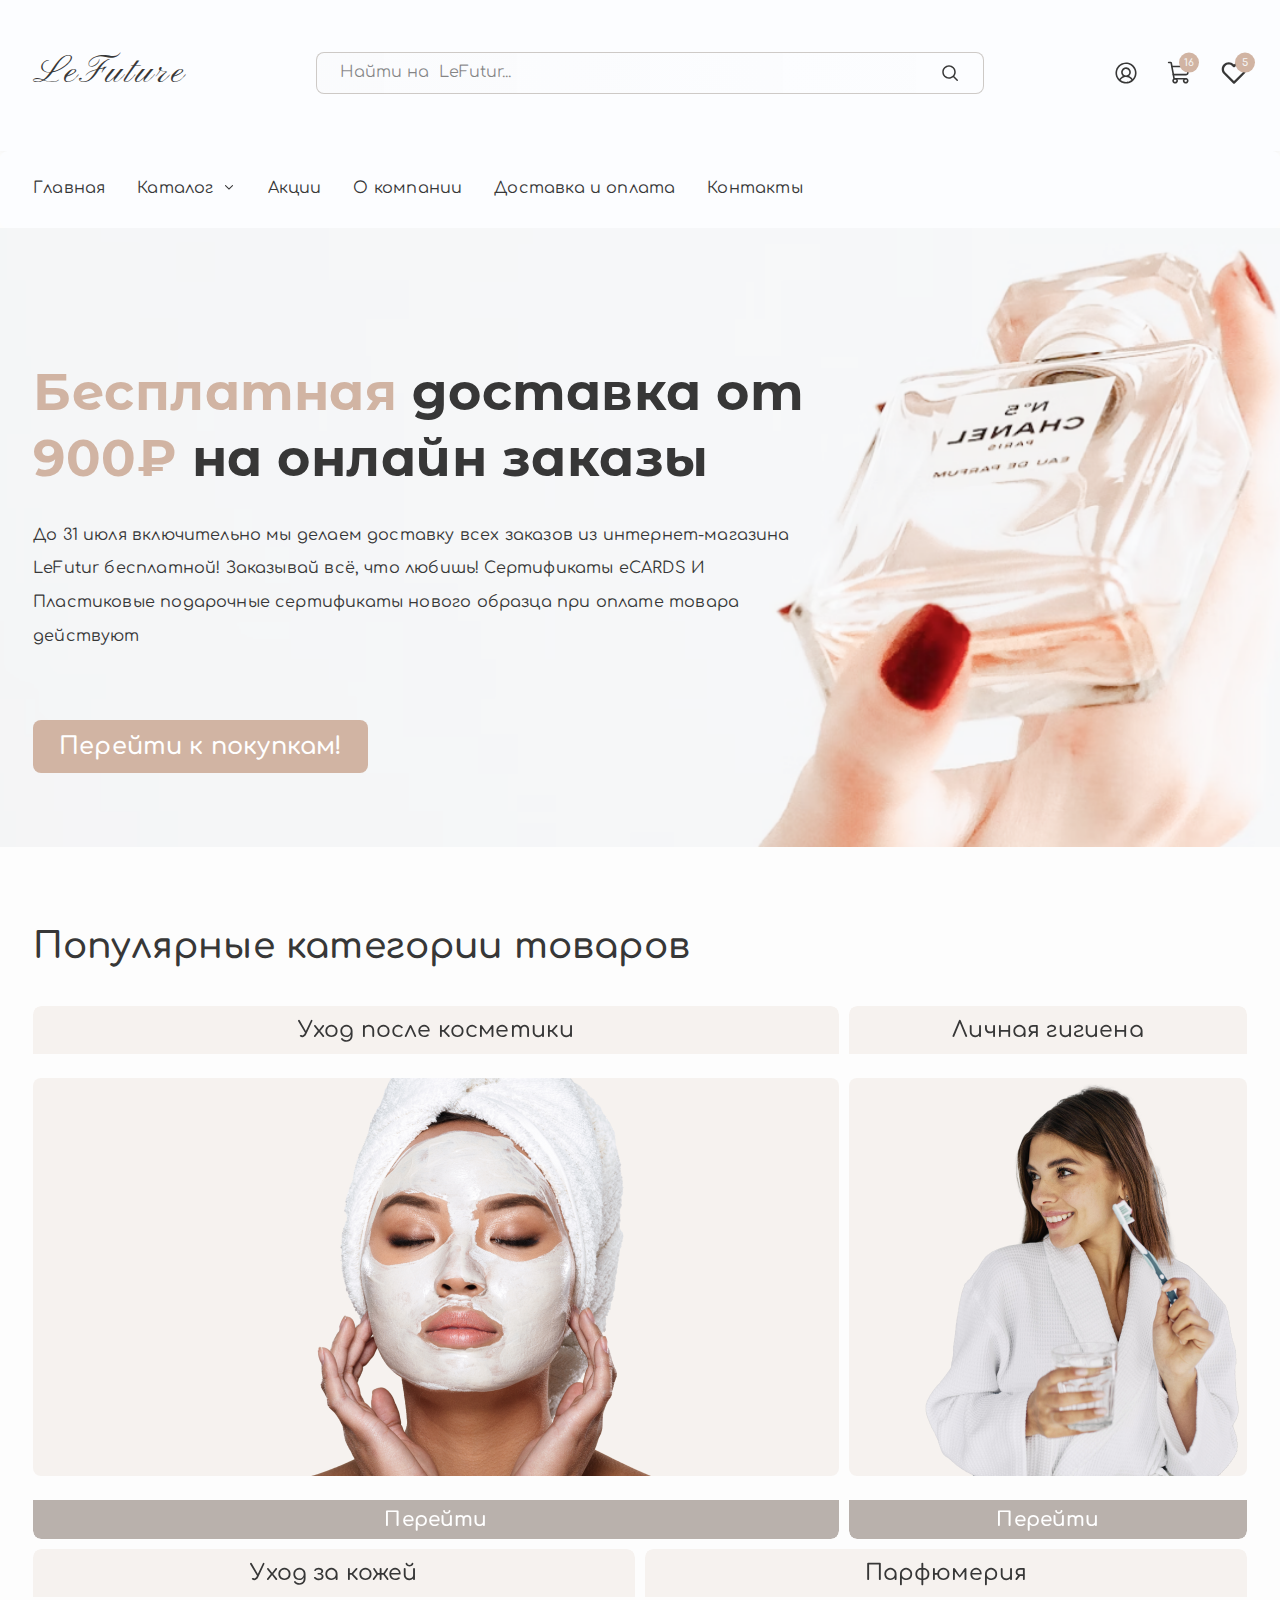
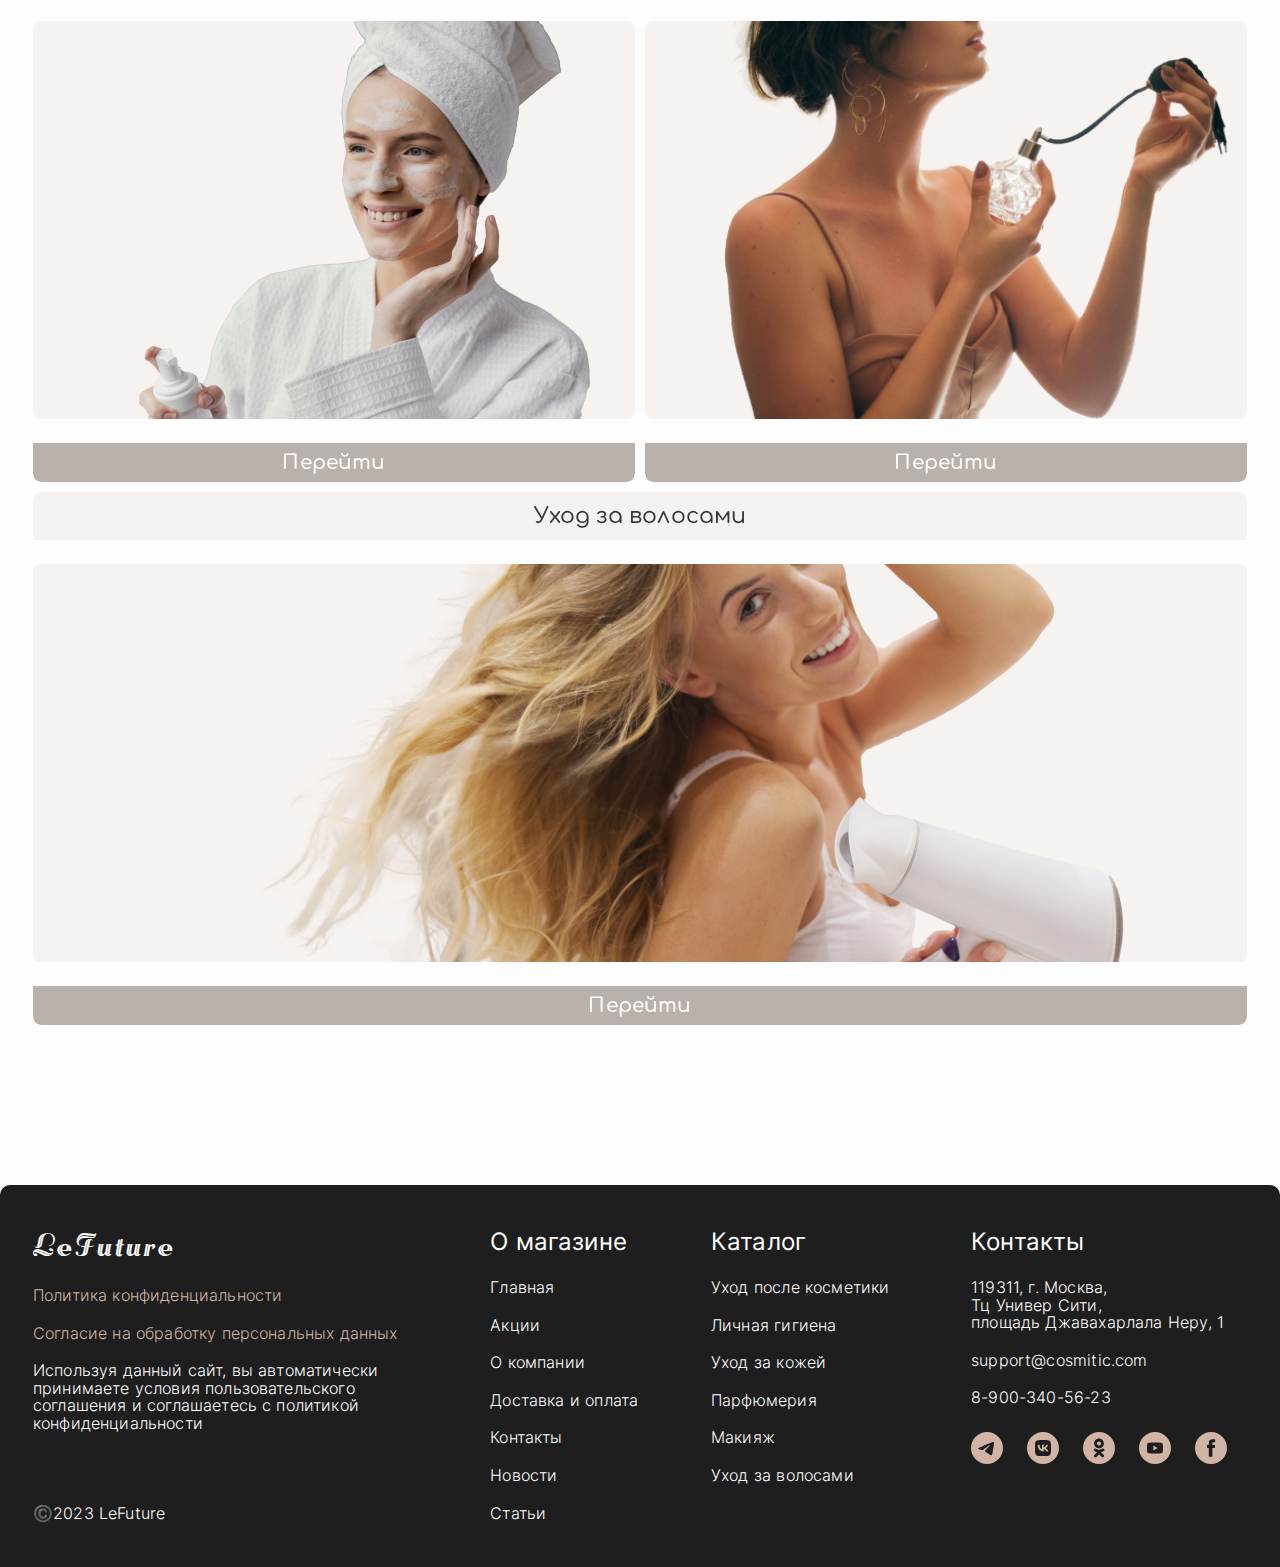
==== commit 6efd34d1: "fix" ====
--- a/index.html
+++ b/index.html
@@ -21,7 +21,7 @@
       <div class="header__top">
         <div class="container">
           <div class="header__top-inner">
-            <a class="logo" href="#">
+            <a class="logo logo--alt" href="#">
               LeFuture
             </a>
             <form class="search" action="">
@@ -32,7 +32,7 @@
                     <svg xmlns="http://www.w3.org/2000/svg" width="20" height="20" viewBox="0 0 20 20" fill="none">
                       <path fill-rule="evenodd" clip-rule="evenodd"
                         d="M3.75 9C3.75 6.1005 6.1005 3.75 9 3.75C11.8995 3.75 14.25 6.1005 14.25 9C14.25 11.8995 11.8995 14.25 9 14.25C6.1005 14.25 3.75 11.8995 3.75 9ZM9 2.25C5.27208 2.25 2.25 5.27208 2.25 9C2.25 12.7279 5.27208 15.75 9 15.75C10.5938 15.75 12.0585 15.1976 13.2133 14.2739L16.7192 17.7799C17.0121 18.0728 17.487 18.0728 17.7799 17.7799C18.0728 17.487 18.0728 17.0121 17.7799 16.7192L14.2739 13.2133C15.1976 12.0585 15.75 10.5938 15.75 9C15.75 5.27208 12.7279 2.25 9 2.25Z"
-                        fill="#0D0D0D" />
+                        fill="#373737" />
                     </svg>
                   </i>
                 </label>
@@ -44,7 +44,7 @@
                   <svg xmlns="http://www.w3.org/2000/svg" viewBox="0 0 26 26" fill="none">
                     <path fill-rule="evenodd" clip-rule="evenodd"
                       d="M17.1117 3.26789C15.1484 2.4375 13 2.4375 13 2.4375C10.8516 2.4375 8.88835 3.26789 8.88835 3.26789C6.99268 4.06969 5.53119 5.53118 5.53119 5.53118C4.06969 6.99268 3.26789 8.88835 3.26789 8.88835C2.4375 10.8516 2.4375 13 2.4375 13C2.4375 15.1484 3.26789 17.1117 3.26789 17.1117C4.06968 19.0073 5.53118 20.4688 5.53118 20.4688C5.6435 20.5811 5.75838 20.6896 5.87477 20.794C5.91734 20.8415 5.9657 20.8842 6.01914 20.9209C7.38164 22.0948 8.88835 22.7321 8.88835 22.7321C10.8516 23.5625 13 23.5625 13 23.5625C15.1484 23.5625 17.1117 22.7321 17.1117 22.7321C18.3135 22.2238 19.3409 21.4502 19.9319 20.9521C20.0179 20.9016 20.0925 20.8366 20.1533 20.761C20.3563 20.5813 20.4688 20.4688 20.4688 20.4688C21.9303 19.0073 22.7321 17.1116 22.7321 17.1116C23.5625 15.1484 23.5625 13 23.5625 13C23.5625 10.8516 22.7321 8.88835 22.7321 8.88835C21.9303 6.99268 20.4688 5.53118 20.4688 5.53118C19.0073 4.06969 17.1117 3.26789 17.1117 3.26789ZM9.52137 21.2355C8.73872 20.9044 8.04333 20.4403 7.53641 20.0517C8.3932 18.7628 9.59973 18.0222 9.59973 18.0222C11.1643 17.0619 13 17.0625 13 17.0625C14.8357 17.0625 16.4003 18.0222 16.4003 18.0222C17.3853 18.6268 18.0795 19.4996 18.4587 20.0632C17.4466 20.8261 16.4786 21.2355 16.4786 21.2355C14.8189 21.9375 13 21.9375 13 21.9375C11.1811 21.9375 9.52137 21.2355 9.52137 21.2355ZM8.74966 16.6373C8.74966 16.6373 9.23938 16.3368 10.0162 16.0366C9.85731 15.9171 9.70186 15.7837 9.55285 15.6346C9.55285 15.6346 8.125 14.2068 8.125 12.1875C8.125 12.1875 8.125 10.1682 9.55285 8.74035C9.55285 8.74035 10.9807 7.3125 13 7.3125C13 7.3125 15.0193 7.3125 16.4471 8.74035C16.4471 8.74035 17.875 10.1682 17.875 12.1875C17.875 12.1875 17.875 14.2068 16.4471 15.6346C16.4471 15.6346 16.28 15.8018 15.9791 16.0218C16.4013 16.1801 16.8335 16.3814 17.2503 16.6373C17.2503 16.6373 18.6121 17.4731 19.6665 18.9386C20.0835 18.453 20.7836 17.5471 21.2355 16.4786C21.2355 16.4786 21.9375 14.8189 21.9375 13C21.9375 13 21.9375 11.1811 21.2355 9.52137C21.2355 9.52137 20.5572 7.91762 19.3198 6.68023C19.3198 6.68023 18.0824 5.44285 16.4786 4.76452C16.4786 4.76452 14.8189 4.0625 13 4.0625C13 4.0625 11.1811 4.0625 9.52137 4.76452C9.52137 4.76452 7.91762 5.44285 6.68023 6.68023C6.68023 6.68023 5.44285 7.91761 4.76452 9.52137C4.76452 9.52137 4.0625 11.1811 4.0625 13C4.0625 13 4.0625 14.8189 4.76452 16.4786C4.76452 16.4786 5.3187 17.7889 6.33899 18.9545C6.83693 18.2585 7.64775 17.3136 8.74966 16.6373ZM15.2981 14.4856C14.3462 15.4375 13 15.4375 13 15.4375C11.6538 15.4375 10.7019 14.4856 10.7019 14.4856C9.75 13.5337 9.75 12.1875 9.75 12.1875C9.75 10.8413 10.7019 9.8894 10.7019 9.8894C11.6538 8.9375 13 8.9375 13 8.9375C14.3462 8.9375 15.2981 9.8894 15.2981 9.8894C16.25 10.8413 16.25 12.1875 16.25 12.1875C16.25 13.5337 15.2981 14.4856 15.2981 14.4856Z"
-                      fill="#0D0D0D" />
+                      fill="#373737" />
                   </svg>
                 </i>
               </a>
@@ -53,16 +53,16 @@
                   <svg xmlns="http://www.w3.org/2000/svg" viewBox="0 0 26 26" fill="none">
                     <path
                       d="M3.46328 1.625H1.625C1.17627 1.625 0.8125 1.98877 0.8125 2.4375C0.8125 2.88623 1.17627 3.25 1.625 3.25H3.45551L6.28968 18.8329C6.35994 19.2192 6.69641 19.5 7.08906 19.5H18.6875C19.1362 19.5 19.5 19.1362 19.5 18.6875C19.5 18.2388 19.1362 17.875 18.6875 17.875H7.76712L5.05544 2.96566C4.95284 2.38827 4.50516 2.00946 4.50516 2.00946C4.05748 1.63065 3.46328 1.625 3.46328 1.625Z"
-                      fill="#0D0D0D" />
+                      fill="#373737" />
                     <path fill-rule="evenodd" clip-rule="evenodd"
                       d="M8.125 17.875C8.125 17.875 9.30292 17.875 10.1358 18.7079C10.1358 18.7079 10.9688 19.5408 10.9688 20.7188C10.9688 20.7188 10.9688 21.8967 10.1358 22.7296C10.1358 22.7296 9.30292 23.5625 8.125 23.5625C8.125 23.5625 6.94708 23.5625 6.11416 22.7296C6.11416 22.7296 5.28125 21.8967 5.28125 20.7188C5.28125 20.7188 5.28125 19.5408 6.11416 18.7079C6.11416 18.7079 6.94708 17.875 8.125 17.875ZM8.125 19.5C8.125 19.5 7.62018 19.5 7.26321 19.857C7.26321 19.857 6.90625 20.2139 6.90625 20.7188C6.90625 20.7188 6.90625 21.2236 7.26321 21.5805C7.26321 21.5805 7.62018 21.9375 8.125 21.9375C8.125 21.9375 8.62982 21.9375 8.98679 21.5805C8.98679 21.5805 9.34375 21.2236 9.34375 20.7188C9.34375 20.7188 9.34375 20.2139 8.98679 19.857C8.98679 19.857 8.62982 19.5 8.125 19.5Z"
-                      fill="#0D0D0D" />
+                      fill="#373737" />
                     <path fill-rule="evenodd" clip-rule="evenodd"
                       d="M18.6875 17.875C18.6875 17.875 19.8654 17.875 20.6983 18.7079C20.6983 18.7079 21.5312 19.5408 21.5312 20.7188C21.5312 20.7188 21.5312 21.8967 20.6983 22.7296C20.6983 22.7296 19.8654 23.5625 18.6875 23.5625C18.6875 23.5625 17.5096 23.5625 16.6767 22.7296C16.6767 22.7296 15.8438 21.8967 15.8438 20.7188C15.8438 20.7188 15.8438 19.5408 16.6767 18.7079C16.6767 18.7079 17.5096 17.875 18.6875 17.875ZM18.6875 19.5C18.6875 19.5 18.1827 19.5 17.8257 19.857C17.8257 19.857 17.4688 20.2139 17.4688 20.7188C17.4688 20.7188 17.4688 21.2236 17.8257 21.5805C17.8257 21.5805 18.1827 21.9375 18.6875 21.9375C18.6875 21.9375 19.1923 21.9375 19.5493 21.5805C19.5493 21.5805 19.9062 21.2236 19.9062 20.7188C19.9062 20.7188 19.9062 20.2139 19.5493 19.857C19.5493 19.857 19.1923 19.5 18.6875 19.5Z"
-                      fill="#0D0D0D" />
+                      fill="#373737" />
                     <path
                       d="M21.9375 5.6875H4.875C4.42627 5.6875 4.0625 6.05127 4.0625 6.5C4.0625 6.94873 4.42627 7.3125 4.875 7.3125H20.9634L19.8991 13.1488C19.8472 13.439 19.6229 13.6262 19.6229 13.6262C19.3985 13.8134 19.1064 13.8125 19.1064 13.8125L6.34766 13.8125C5.89892 13.8125 5.53516 14.1763 5.53516 14.625C5.53516 15.0737 5.89892 15.4375 6.34766 15.4375L19.1014 15.4375C19.9853 15.4402 20.6639 14.8739 20.6639 14.8739C21.3426 14.3077 21.4978 13.4403 21.4978 13.4403L22.7368 6.64577C22.7456 6.59767 22.75 6.54889 22.75 6.5C22.75 6.05127 22.3862 5.6875 21.9375 5.6875Z"
-                      fill="#0D0D0D" />
+                      fill="#373737" />
                   </svg>
                 </i>
                 <p class="icons__num">
@@ -74,7 +74,7 @@
                   <svg xmlns="http://www.w3.org/2000/svg" width="22" height="20" viewBox="0 0 22 20" fill="none">
                     <path fill-rule="evenodd" clip-rule="evenodd"
                       d="M13.1909 1.34769C13.9113 1.05217 14.6836 0.900024 15.4637 0.900024C16.2437 0.900024 17.016 1.05217 17.7365 1.34769C18.4568 1.64315 19.111 2.07609 19.662 2.62165C20.2132 3.16709 20.6503 3.81454 20.9485 4.52692C21.2467 5.2393 21.4001 6.00275 21.4001 6.77368C21.4001 7.54462 21.2467 8.30807 20.9485 9.02045C20.6503 9.73283 20.2132 10.3803 19.662 10.9257L11.6904 18.8171C11.5075 18.9982 11.259 19.1 10.9999 19.1C10.7407 19.1 10.4923 18.9982 10.3093 18.8171L2.3376 10.9256C1.22474 9.82389 0.600098 8.33036 0.600098 6.77368C0.600098 5.21701 1.22474 3.72348 2.3376 2.62181C3.45056 1.52003 4.96073 0.900502 6.53605 0.900502C8.11137 0.900502 9.62154 1.52003 10.7345 2.62181L10.9999 2.88449L11.2651 2.62197C11.265 2.62202 11.2651 2.62191 11.2651 2.62197C11.816 2.07634 12.4705 1.64318 13.1909 1.34769ZM18.2809 3.9801C17.9107 3.61347 17.4713 3.32279 16.988 3.12452C16.5046 2.92626 15.9867 2.82425 15.4637 2.82425C14.9407 2.82425 14.4227 2.92626 13.9393 3.12452C13.456 3.32279 13.0166 3.61347 12.6464 3.9801L11.6904 4.92654C11.5075 5.10764 11.259 5.20942 10.9999 5.20942C10.7407 5.20942 10.4923 5.10764 10.3093 4.92654L9.35344 3.98026C8.60569 3.24003 7.59218 2.82473 6.53605 2.82473C5.47992 2.82473 4.46641 3.24003 3.71866 3.98026C2.9708 4.7206 2.5501 5.72537 2.5501 6.77368C2.5501 7.822 2.9708 8.82677 3.71866 9.56711L10.9999 16.7751L18.2811 9.56711C18.6514 9.20063 18.9456 8.76519 19.1462 8.28588C19.3468 7.80656 19.4501 7.2927 19.4501 6.77368C19.4501 6.25467 19.3468 5.74081 19.1462 5.26149C18.9456 4.78218 18.6513 4.34658 18.2809 3.9801Z"
-                      fill="#0D0D0D" />
+                      fill="#373737" />
                   </svg>
                 </i>
                 <p class="icons__num">
@@ -105,7 +105,7 @@
                       <svg xmlns="http://www.w3.org/2000/svg" width="14" height="14" viewBox="0 0 14 14" fill="none">
                         <path fill-rule="evenodd" clip-rule="evenodd"
                           d="M10.8714 5.22872C11.0764 5.43375 11.0764 5.76616 10.8714 5.97118L7.00015 9.84241L3.12892 5.97118C2.92389 5.76616 2.92389 5.43375 3.12892 5.22872C3.33394 5.02369 3.66635 5.02369 3.87138 5.22872L7.00015 8.35749L10.1289 5.22872C10.3339 5.02369 10.6664 5.02369 10.8714 5.22872Z"
-                          fill="#0D0D0D" />
+                          fill="#373737" />
                       </svg>
                     </i>
                   </a>
@@ -162,13 +162,12 @@
 
       <section class="top">
         <div class="top__wrapper">
-          <img class="top__bg" src="./assets/images/top/bg.png" alt="">
+          <img class="top__bg" src="./assets/images/top/1.png" alt="">
           <div class="container">
             <div class="top__inner">
               <div class="top__item">
                 <p class="top__item-title">
-                  <span>Бесплатная</span> доставка
-                  от <span>900₽</span> на онлайн заказы
+                  <span>Бесплатная</span> доставка от <span>900₽</span> на онлайн заказы
                 </p>
                 <p class="top__item-text">
                   До 31 июля включительно мы делаем доставку всех заказов из интернет-магазина LeFutur бесплатной!
@@ -178,9 +177,6 @@
                 <a class="link" href="#">
                   Перейти к покупкам!
                 </a>
-              </div>
-              <div class="top__box">
-                <img class="top__img" src="./assets/images/top/1.png" alt="">
               </div>
             </div>
           </div>
@@ -195,57 +191,48 @@
               Популярные категории товаров
             </h2>
             <div class="categories__inner">
+              <div class="categories__item categories__item--two">
+                <p class="categories__item-title">
+                  Уход после косметики
+                </p>
+                <img class="categories__item-img" src="./assets/images/categories/1.png" alt="">
+                <a class="link link--alt" href="#">
+                  Перейти
+                </a>
+              </div>
+              <div class="categories__item categories__item--one">
+                <p class="categories__item-title">
+                  Личная гигиена
+                </p>
+                <img class="categories__item-img" src="./assets/images/categories/2.png" alt="">
+                <a class="link link--alt" href="#">
+                  Перейти
+                </a>
+              </div>
               <div class="categories__item">
                 <p class="categories__item-title">
-                  Уход после косметики
-                </p>
-                <img class="categories__item-img" src="./assets/images/categories/1.png" alt="">
-                <a class="link" href="#">
+                  Уход за кожей
+                </p>
+                <img class="categories__item-img" src="./assets/images/categories/3.png" alt="">
+                <a class="link link--alt" href="#">
                   Перейти
                 </a>
               </div>
               <div class="categories__item">
                 <p class="categories__item-title">
-                  Личная гигиена
-                </p>
-                <img class="categories__item-img" src="./assets/images/categories/2.png" alt="">
-                <a class="link" href="#">
-                  Перейти
-                </a>
-              </div>
-              <div class="categories__item">
-                <p class="categories__item-title">
-                  Уход за кожей
-                </p>
-                <img class="categories__item-img" src="./assets/images/categories/3.png" alt="">
-                <a class="link" href="#">
-                  Перейти
-                </a>
-              </div>
-              <div class="categories__item">
-                <p class="categories__item-title">
-                  Макияж
-                </p>
-                <img class="categories__item-img" src="./assets/images/categories/4.png" alt="">
-                <a class="link" href="#">
-                  Перейти
-                </a>
-              </div>
-              <div class="categories__item">
-                <p class="categories__item-title">
                   Парфюмерия
                 </p>
                 <img class="categories__item-img" src="./assets/images/categories/5.png" alt="">
-                <a class="link" href="#">
-                  Перейти
-                </a>
-              </div>
-              <div class="categories__item">
+                <a class="link link--alt" href="#">
+                  Перейти
+                </a>
+              </div>
+              <div class="categories__item categories__item--three">
                 <p class="categories__item-title">
                   Уход за волосами
                 </p>
                 <img class="categories__item-img" src="./assets/images/categories/6.png" alt="">
-                <a class="link" href="#">
+                <a class="link link--alt" href="#">
                   Перейти
                 </a>
               </div>
@@ -262,7 +249,7 @@
       <div class="container">
         <div class="footer__inner">
           <div class="footer__info">
-            <a class="logo" href="#">
+            <a class="logo logo--white" href="#">
               LeFuture
             </a>
             <a class="footer__info-link" href="#">
@@ -348,42 +335,42 @@
                 <svg xmlns="http://www.w3.org/2000/svg" width="32" height="32" viewBox="0 0 32 32" fill="none">
                   <path fill-rule="evenodd" clip-rule="evenodd"
                     d="M16 32C7.16344 32 0 24.8366 0 16C0 7.16344 7.16344 0 16 0C24.8366 0 32 7.16344 32 16C32 24.8366 24.8366 32 16 32ZM16.6919 12.0074C15.2589 12.6034 12.3949 13.8371 8.09992 15.7083C7.40248 15.9856 7.03714 16.257 7.00388 16.5223C6.94767 16.9706 7.50915 17.1472 8.27374 17.3876C8.37774 17.4203 8.4855 17.4542 8.59598 17.4901C9.34822 17.7346 10.3601 18.0207 10.8862 18.0321C11.3633 18.0424 11.8959 17.8457 12.4839 17.4419C16.4968 14.7331 18.5683 13.3639 18.6983 13.3344C18.7901 13.3136 18.9172 13.2874 19.0034 13.3639C19.0895 13.4405 19.0811 13.5855 19.0719 13.6244C19.0163 13.8615 16.8123 15.9106 15.6717 16.971C15.3161 17.3015 15.0639 17.536 15.0124 17.5896C14.8969 17.7096 14.7791 17.823 14.666 17.9321C13.9672 18.6058 13.4431 19.111 14.695 19.936C15.2967 20.3325 15.7781 20.6603 16.2584 20.9874C16.7829 21.3446 17.306 21.7009 17.9829 22.1446C18.1554 22.2576 18.3201 22.375 18.4805 22.4894C19.0909 22.9246 19.6393 23.3155 20.3168 23.2532C20.7105 23.217 21.1172 22.8468 21.3237 21.7427C21.8118 19.1335 22.7712 13.4801 22.9929 11.1505C23.0123 10.9464 22.9879 10.6851 22.9683 10.5705C22.9486 10.4558 22.9076 10.2924 22.7586 10.1715C22.582 10.0283 22.3095 9.99805 22.1877 10.0001C21.6335 10.01 20.7834 10.3056 16.6919 12.0074Z"
-                    fill="#CA354F" />
+                    fill="#D1B4A3" />
                 </svg>
               </a>
               <a class="socials__icon" href="#">
                 <svg xmlns="http://www.w3.org/2000/svg" width="32" height="32" viewBox="0 0 32 32" fill="none">
                   <path
                     d="M10.6987 12.8693C10.784 17.0293 12.864 19.5253 16.512 19.5253H16.7253V17.1467C18.064 17.28 19.0773 18.2613 19.4827 19.5253H21.376C21.1818 18.8071 20.8376 18.1381 20.366 17.5626C19.8943 16.9872 19.3061 16.5182 18.64 16.1866C19.2369 15.8232 19.7524 15.3405 20.1543 14.7688C20.5563 14.1971 20.836 13.5487 20.976 12.864H19.2587C18.8853 14.1866 17.776 15.3867 16.7253 15.4986V12.8693H15.0027V17.4773C13.936 17.2106 12.592 15.92 12.5333 12.8693H10.6987Z"
-                    fill="#CA354F" />
+                    fill="#D1B4A3" />
                   <path fill-rule="evenodd" clip-rule="evenodd"
                     d="M16 0C24.8366 0 32 7.16344 32 16C32 24.8366 24.8366 32 16 32C7.16344 32 0 24.8366 0 16C0 7.16344 7.16344 0 16 0ZM8 15.68C8 12.0587 8 10.2507 9.12 9.12C10.256 8 12.064 8 15.68 8H16.32C19.9413 8 21.7493 8 22.88 9.12C24 10.256 24 12.064 24 15.68V16.32C24 19.9413 24 21.7493 22.88 22.88C21.744 24 19.936 24 16.32 24H15.68C12.0587 24 10.2507 24 9.12 22.88C8 21.744 8 19.936 8 16.32V15.68Z"
-                    fill="#CA354F" />
+                    fill="#D1B4A3" />
                 </svg>
               </a>
               <a class="socials__icon" href="#">
                 <svg xmlns="http://www.w3.org/2000/svg" width="32" height="32" viewBox="0 0 32 32" fill="none">
                   <path
                     d="M16.0309 9.46052C17.1335 9.46052 18.0329 10.3592 18.0329 11.4608C18.0329 12.5624 17.1335 13.461 16.0309 13.461C14.9285 13.461 14.0291 12.5624 14.0291 11.4608C14 10.3592 14.8995 9.46052 16.0309 9.46052Z"
-                    fill="#CA354F" />
+                    fill="#D1B4A3" />
                   <path fill-rule="evenodd" clip-rule="evenodd"
                     d="M16 0C7.16344 0 0 7.15754 0 15.9868C0 24.8161 7.16344 31.9736 16 31.9736C24.8366 31.9736 32 24.8161 32 15.9868C32 7.15754 24.8366 0 16 0ZM16.0309 16.302C18.7003 16.302 20.8763 14.1278 20.8763 11.4608C20.8763 8.79376 18.7003 6.61954 16.0309 6.61954C13.3327 6.61954 11.1567 8.79376 11.1567 11.4608C11.1567 14.1278 13.3327 16.302 16.0309 16.302ZM17.9749 20.2737C18.9613 20.0417 19.9188 19.6649 20.7892 19.1141C21.4565 18.7082 21.6596 17.8096 21.2244 17.1428C20.8183 16.476 19.9188 16.2731 19.2515 16.708C17.2785 17.9545 14.6964 17.9545 12.7235 16.708C12.0562 16.3022 11.1858 16.476 10.7506 17.1428C10.3734 17.8096 10.5765 18.6793 11.2438 19.0851C12.1142 19.6359 13.0716 20.0127 14.0581 20.2446L11.3599 22.9407C10.8086 23.4916 10.8086 24.3902 11.3599 24.941C11.65 25.2309 11.9982 25.3468 12.3753 25.3468C12.7525 25.3468 13.1007 25.2019 13.3908 24.941L16.06 22.2739L18.7293 24.941C19.2805 25.4918 20.18 25.4918 20.7312 24.941C21.2824 24.3902 21.2824 23.4916 20.7312 22.9407L17.9749 20.2737Z"
-                    fill="#CA354F" />
-                </svg>
-              </a>
-              <a class="socials__icon" href="#">
-                <svg xmlns="http://www.w3.org/2000/svg" width="32" height="32" viewBox="0 0 32 32" fill="none">
-                  <path d="M18.6 16L14.4 13.6V18.4L18.6 16Z" fill="#CA354F" />
+                    fill="#D1B4A3" />
+                </svg>
+              </a>
+              <a class="socials__icon" href="#">
+                <svg xmlns="http://www.w3.org/2000/svg" width="32" height="32" viewBox="0 0 32 32" fill="none">
+                  <path d="M18.6 16L14.4 13.6V18.4L18.6 16Z" fill="#D1B4A3" />
                   <path fill-rule="evenodd" clip-rule="evenodd"
                     d="M0 16C0 7.16344 7.16344 0 16 0C24.8366 0 32 7.16344 32 16C32 24.8366 24.8366 32 16 32C7.16344 32 0 24.8366 0 16ZM22.2 10.7C22.9 10.9 23.4 11.4 23.6 12.1C24 13.4 24 16 24 16C24 16 24 18.6 23.7 19.9C23.5 20.6 23 21.1 22.3 21.3C21 21.6 16 21.6 16 21.6C16 21.6 10.9 21.6 9.7 21.3C9 21.1 8.5 20.6 8.3 19.9C8 18.6 8 16 8 16C8 16 8 13.4 8.2 12.1C8.4 11.4 8.90001 10.9 9.60001 10.7C10.9 10.4 15.9 10.4 15.9 10.4C15.9 10.4 21 10.4 22.2 10.7Z"
-                    fill="#CA354F" />
+                    fill="#D1B4A3" />
                 </svg>
               </a>
               <a class="socials__icon" href="#">
                 <svg xmlns="http://www.w3.org/2000/svg" width="32" height="32" viewBox="0 0 32 32" fill="none">
                   <path fill-rule="evenodd" clip-rule="evenodd"
                     d="M16 0C7.16344 0 0 7.16344 0 16C0 24.8366 7.16344 32 16 32C24.8366 32 32 24.8366 32 16C32 7.16344 24.8366 0 16 0ZM17.401 16.0361V24.741H13.7994V16.0365H12V13.0367H13.7994V11.2357C13.7994 8.78853 14.8154 7.33333 17.7021 7.33333H20.1054V10.3334H18.6032C17.4795 10.3334 17.4051 10.7526 17.4051 11.535L17.401 13.0364H20.1224L19.804 16.0361H17.401Z"
-                    fill="#CA354F" />
+                    fill="#D1B4A3" />
                 </svg>
               </a>
             </div>
@@ -395,7 +382,7 @@
 
   </div>
 
-
+  <script src="https://api-maps.yandex.ru/2.1/?lang=ru_RU"></script>
   <script src="./scripts/scripts.js"></script>
 </body>
 
--- a/styles/css/style.css
+++ b/styles/css/style.css
@@ -1 +1 @@
-@font-face{font-family:"Inter";font-weight:300;font-style:normal;src:url("../../assets/fonts/Inter-Light.woff") format("woff"),url("../../assets/fonts/Inter-Light.woff2") format("woff2");font-display:swap}@font-face{font-family:"Inter";font-weight:400;font-style:normal;src:url("../../assets/fonts/Inter-Regular.woff") format("woff"),url("../../assets/fonts/Inter-Regular.woff2") format("woff2");font-display:swap}@font-face{font-family:"Inter";font-weight:500;font-style:normal;src:url("../../assets/fonts/Inter-Medium.woff") format("woff"),url("../../assets/fonts/Inter-Medium.woff2") format("woff2");font-display:swap}@font-face{font-family:"Inter";font-weight:600;font-style:normal;src:url("../../assets/fonts/Inter-SemiBold.woff") format("woff"),url("../../assets/fonts/Inter-SemiBold.woff2") format("woff2");font-display:swap}@font-face{font-family:"Inter";font-weight:800;font-style:normal;src:url("../../assets/fonts/Inter-ExtraBold.woff") format("woff"),url("../../assets/fonts/Inter-ExtraBold.woff2") format("woff2");font-display:swap}@font-face{font-family:"Rhythm and Jazz Decor";font-weight:400;font-style:normal;src:url("../../assets/fonts/Rhythm-and-Jazz-Decor.woff") format("woff"),url("../../assets/fonts/Rhythm-and-Jazz-Decor.woff2") format("woff2");font-display:swap}*,*::after,*::before{box-sizing:border-box;margin:0;padding:0;border:0;-webkit-tap-highlight-color:rgba(0,0,0,0)}ul{list-style:none}img{width:100%;display:block}input{outline:none}input,button{font:inherit}fieldset{padding:0}a{text-decoration:none}html,body{height:100%}body{background-color:#fdfdfd;font-family:"Inter";font-weight:400;font-size:16px;color:#000;line-height:160%;letter-spacing:.18px}@media(min-width: 992px){body{font-size:calc(0.0069444444*100vw + 9.1111111111px)}}@media(min-width: 1280px){body{font-size:18px}}body.no-scroll{overflow-y:hidden}.wrapper{min-width:320px;min-height:100%;display:flex;flex-direction:column}.main{flex-grow:1}.container{width:962px;width:100%;max-width:1244px;margin:0 auto;padding-left:15px;padding-right:15px}@media(min-width: 992px){.container{width:calc(0.9791666667*100vw + -9.3333333333px)}}@media(min-width: 1280px){.container{width:1244px}}@media screen and (max-width: 992px){.container{max-width:720px}}@media screen and (max-width: 768px){.container{max-width:540px}}@media screen and (max-width: 576px){.container{max-width:none}}.title{font-size:24px;color:#000;font-weight:600;line-height:1.8}@media(min-width: 992px){.title{font-size:calc(0.0416666667*100vw + -17.3333333333px)}}@media(min-width: 1280px){.title{font-size:36px}}.title--alt{font-weight:500}.title--line{position:relative;width:-moz-fit-content;width:fit-content}.title--line::after{content:"";position:absolute;bottom:6px;left:-2px;width:101%;height:15px;background-color:#a8c8ff;z-index:-1}@media(min-width: 992px){.title--line::after{bottom:calc(0.0104166667*100vw + -4.3333333333px)}}@media(min-width: 1280px){.title--line::after{bottom:9px}}@media(min-width: 992px){.title--line::after{height:calc(0.0277777778*100vw + -12.5555555556px)}}@media(min-width: 1280px){.title--line::after{height:23px}}[class$=__icon]{display:flex;align-items:center;justify-content:center}@media(max-width: 992px){.container{width:100%}}.header__top{padding-top:30px;padding-bottom:35px;background-color:#f5f5f5;box-shadow:0px 0px 10.6px 0px rgba(0,0,0,.07)}@media(min-width: 992px){.header__top{padding-top:calc(0.0763888889*100vw + -45.7777777778px)}}@media(min-width: 1280px){.header__top{padding-top:52px}}@media(min-width: 992px){.header__top{padding-bottom:calc(0.0763888889*100vw + -40.7777777778px)}}@media(min-width: 1280px){.header__top{padding-bottom:57px}}.header__top-inner{display:flex;align-items:center;justify-content:space-between;gap:15px}.header__bottom{padding-top:15px;padding-bottom:15px;border-radius:8px;background:#efefef}@media(min-width: 992px){.header__bottom{padding-top:calc(0.0347222222*100vw + -19.4444444444px)}}@media(min-width: 1280px){.header__bottom{padding-top:25px}}@media(min-width: 992px){.header__bottom{padding-bottom:calc(0.0347222222*100vw + -19.4444444444px)}}@media(min-width: 1280px){.header__bottom{padding-bottom:25px}}.header__bottom-inner{display:flex;align-items:center;justify-content:space-between}@media(max-width: 576px){.header__top{padding:20px 0}.header__top-inner{display:grid;grid-template-columns:1fr 1fr 18px}.header__top .search{grid-area:2/1/3/4}.header__top .icons{margin-left:auto;margin-right:5px}.header__bottom{padding:0}}.menu__list{display:flex;align-items:center;gap:20px}@media(min-width: 992px){.menu__list{gap:calc(0.0416666667*100vw + -21.3333333333px)}}@media(min-width: 1280px){.menu__list{gap:32px}}.menu__item.accordion--active .menu__link{color:#ca354f}.menu__item.accordion--active .menu__link::after{width:100%}.menu__item.accordion--active .menu__icon svg{transform:rotateX(-180deg)}.menu__item.accordion--active .menu__icon svg path{fill:#ca354f}.menu__link{position:relative;display:flex;align-items:center;gap:4px;color:#0d0d0d;border-bottom:2px solid rgba(0,0,0,0);transition:color .23s ease-in-out}@media(min-width: 992px){.menu__link{gap:calc(0.0138888889*100vw + -9.7777777778px)}}@media(min-width: 1280px){.menu__link{gap:8px}}.menu__link::after{content:"";position:absolute;bottom:0;left:50%;transform:translateX(-50%);background-color:#ca354f;width:0;height:2px;border-radius:25px;transition:width .23s ease-in-out}.menu__link:hover{color:#ca354f}.menu__link:hover::after{width:100%}.menu__link:hover .menu__icon svg path{fill:#ca354f}.menu__icon svg{transition:transform .23s ease-in-out}.menu__icon svg path{transition:fill .23s ease-in-out}.menu__dropdown{background-color:#efefef;border-radius:25px;padding:10px}.menu__dropdown-item{white-space:nowrap}.menu__dropdown-link{color:#0d0d0d;border-bottom:2px solid rgba(0,0,0,0);transition:color .23s ease-in-out}.menu__dropdown-link:hover{color:#ca354f}@media(max-width: 992px){.menu{position:absolute;top:0px;left:0;width:50%;height:100vh;transform:translateX(-200%);flex-direction:column;padding:20px 20px 20px 20px;background-color:#efefef;opacity:0;visibility:hidden;z-index:-1;flex-shrink:unset;transition:transform .23s ease-in-out,opacity .23s ease-in-out,visibility .23s ease-in-out,z-index .23s ease-in-out;overflow-y:auto}.menu__list{flex-direction:column}.menu--active{opacity:1;visibility:visible;z-index:3;transform:translateX(0%);transition:transform .23s ease-in-out,opacity .23s ease-in-out,visibility .23s ease-in-out,z-index .23s ease-in-out;justify-content:unset}.menu__item{width:100%}.menu__item.accordion--active .menu__link{color:#0d0d0d}.menu__item.accordion--active .menu__icon svg path{fill:#0d0d0d}.menu__item.accordion .accordion__content{position:static}.menu__link{width:100%}.menu__link::after{content:none}.menu__link:hover{color:#0d0d0d}.menu__link:hover .menu__icon svg path{fill:#0d0d0d}.menu__dropdown{padding:0}}@media(max-width: 576px){.menu{width:100%}}.burger{display:none}@media(max-width: 992px){.burger{min-width:18px;min-height:18px;display:flex;align-items:center;position:relative;background:rgba(0,0,0,0);z-index:5;border-radius:50%;cursor:pointer}.burger__line{display:block;width:18px;height:2px;border-radius:3px;background:#344054;transition:all .35s ease-in-out}.burger__line::before,.burger__line::after{content:"";width:18px;height:2px;position:absolute;left:0;background:#344054;border-radius:3px;transition:all .35s ease-in-out}.burger__line::before{transform:translateY(-6px)}.burger__line::after{transform:translateY(6px)}.burger--active .burger__line{width:0;background:rgba(0,0,0,0)}.burger--active .burger__line::before{transform:rotate(45deg)}.burger--active .burger__line::after{transform:rotate(-45deg)}}.logo{width:-moz-fit-content;width:fit-content;color:#0d0d0d;font-family:"Rhythm and Jazz Decor";font-size:32px;font-size:28px;font-weight:400;line-height:1;letter-spacing:3.2px}@media(min-width: 992px){.logo{font-size:calc(0.0138888889*100vw + 14.2222222222px)}}@media(min-width: 1280px){.logo{font-size:32px}}.search{width:100%;max-width:668px}.search__label{display:flex;padding:7px 23px;border-radius:8px;background-color:#fff}.search__input{width:100%}.search__input::-webkit-input-placeholder{color:rgba(13,13,13,.5);font-variant-numeric:lining-nums proportional-nums;font-size:16px;font-size:14px;line-height:175%}@media(min-width: 992px){.search__input::-webkit-input-placeholder{font-size:calc(0.0069444444*100vw + 7.1111111111px)}}@media(min-width: 1280px){.search__input::-webkit-input-placeholder{font-size:16px}}.search__input::-moz-placeholder{color:rgba(13,13,13,.5);font-variant-numeric:lining-nums proportional-nums;font-size:16px;font-size:14px;line-height:175%}@media(min-width: 992px){.search__input::-moz-placeholder{font-size:calc(0.0069444444*100vw + 7.1111111111px)}}@media(min-width: 1280px){.search__input::-moz-placeholder{font-size:16px}}.search__input:-ms-input-placeholder{color:rgba(13,13,13,.5);font-variant-numeric:lining-nums proportional-nums;font-size:16px;font-size:14px;line-height:175%}@media(min-width: 992px){.search__input:-ms-input-placeholder{font-size:calc(0.0069444444*100vw + 7.1111111111px)}}@media(min-width: 1280px){.search__input:-ms-input-placeholder{font-size:16px}}.search__input::-ms-input-placeholder{color:rgba(13,13,13,.5);font-variant-numeric:lining-nums proportional-nums;font-size:16px;font-size:14px;line-height:175%}@media(min-width: 992px){.search__input::-ms-input-placeholder{font-size:calc(0.0069444444*100vw + 7.1111111111px)}}@media(min-width: 1280px){.search__input::-ms-input-placeholder{font-size:16px}}.search__input::-moz-placeholder{color:rgba(13,13,13,.5);font-variant-numeric:lining-nums proportional-nums;font-size:16px;font-size:14px;line-height:175%}.search__input::placeholder{color:rgba(13,13,13,.5);font-variant-numeric:lining-nums proportional-nums;font-size:16px;font-size:14px;line-height:175%}@media(min-width: 992px){.search__input::-moz-placeholder{font-size:calc(0.0069444444*100vw + 7.1111111111px)}.search__input::placeholder{font-size:calc(0.0069444444*100vw + 7.1111111111px)}}@media(min-width: 1280px){.search__input::-moz-placeholder{font-size:16px}.search__input::placeholder{font-size:16px}}.icons{display:flex;align-items:center;gap:10px}@media(min-width: 992px){.icons{gap:calc(0.0625*100vw + -52px)}}@media(min-width: 1280px){.icons{gap:28px}}.icons__box{position:relative}.icons__num{position:absolute;display:flex;align-items:center;justify-content:center;top:-2px;right:-1px;color:#f5f5f5;font-variant-numeric:lining-nums proportional-nums;font-size:10px;font-weight:700;line-height:1;z-index:1}.icons__num::after{content:"";position:absolute;top:50%;left:50%;transform:translate(-50%, -50%);width:20px;height:20px;background-color:#ca354f;border:1px solid #000;border-radius:50%;z-index:-1}.icons__icon svg{width:26px;height:26px}.accordion{position:relative}.accordion__content{position:absolute;left:0px;top:100%;width:-moz-fit-content;width:fit-content;max-height:0;z-index:5;overflow:hidden;max-height:0;transition:max-height .23s ease-in-out}.socials{display:flex;align-items:center;gap:15px}@media(min-width: 992px){.socials{gap:calc(0.03125*100vw + -16px)}}@media(min-width: 1280px){.socials{gap:24px}}.top__wrapper{position:relative;background-color:#a8c8ff;overflow-x:hidden}.top__bg{position:absolute;top:0;left:0;-o-object-fit:cover;object-fit:cover;height:100%;pointer-events:none}.top__inner{position:relative;display:grid;grid-template-columns:repeat(2, 1fr);gap:6px;z-index:1}.top__item{padding-top:35px;width:400px}@media(min-width: 992px){.top__item{padding-top:calc(0.1111111111*100vw + -75.2222222222px)}}@media(min-width: 1280px){.top__item{padding-top:67px}}@media(min-width: 992px){.top__item{width:calc(1.0694444444*100vw + -660.8888888889px)}}@media(min-width: 1280px){.top__item{width:708px}}.top__item-title{color:#0d0d0d;font-variant-numeric:lining-nums proportional-nums;font-size:30px;font-weight:800;line-height:1.3;letter-spacing:.51px;margin-bottom:10px;text-wrap:balance}@media(min-width: 992px){.top__item-title{font-size:calc(0.0729166667*100vw + -42.3333333333px)}}@media(min-width: 1280px){.top__item-title{font-size:51px}}@media(min-width: 992px){.top__item-title{margin-bottom:calc(0.0590277778*100vw + -48.5555555556px)}}@media(min-width: 1280px){.top__item-title{margin-bottom:27px}}.top__item-title span{color:#ca354f}.top__item-text{color:#0d0d0d;font-size:14px;line-height:2.1;margin-bottom:25px;text-wrap:balance}@media(min-width: 992px){.top__item-text{font-size:calc(0.0069444444*100vw + 7.1111111111px)}}@media(min-width: 1280px){.top__item-text{font-size:16px}}@media(min-width: 992px){.top__item-text{margin-bottom:calc(0.1458333333*100vw + -119.6666666667px)}}@media(min-width: 1280px){.top__item-text{margin-bottom:67px}}.top__box{position:relative}.top__box::after{content:"";position:absolute;width:250px;height:250px;top:0;left:50%;transform:translateX(-50%);background-color:#fff;filter:blur(100px);z-index:-1}.top__box::before{content:"";position:absolute;width:250px;height:250px;bottom:0;left:0;background-color:#fff;filter:blur(100px);z-index:-1}.top__img{width:450px;height:350px;-o-object-fit:cover;object-fit:cover}@media(min-width: 992px){.top__img{width:calc(0.53125*100vw + -77px)}}@media(min-width: 1280px){.top__img{width:603px}}@media(min-width: 992px){.top__img{height:calc(0.5868055556*100vw + -232.1111111111px)}}@media(min-width: 1280px){.top__img{height:519px}}@media(max-width: 992px){.top__inner{padding:30px 0;grid-template-columns:1fr}.top__item{position:relative;z-index:1;padding-top:0;width:unset}.top__box,.top__img{position:absolute;left:0;top:0;z-index:0;height:100%;width:100%;opacity:.7}}@media(max-width: 576px){.top__item-title{font-size:24px}.top__item-text{font-size:14px;line-height:1.8}}.link{display:block;width:-moz-fit-content;width:fit-content;padding-top:10px;padding-bottom:10px;padding-left:15px;padding-right:15px;font-size:16px;color:#f5f5f5;font-weight:600;line-height:normal;border-radius:8px;background-color:#ca354f;border:1px solid rgba(0,0,0,0);transition:color .23s ease-in-out,background-color .23s ease-in-out,border-color .23s ease-in-out}@media(min-width: 992px){.link{padding-top:calc(0.0069444444*100vw + 3.1111111111px)}}@media(min-width: 1280px){.link{padding-top:12px}}@media(min-width: 992px){.link{padding-bottom:calc(0.0069444444*100vw + 3.1111111111px)}}@media(min-width: 1280px){.link{padding-bottom:12px}}@media(min-width: 992px){.link{padding-left:calc(0.0347222222*100vw + -19.4444444444px)}}@media(min-width: 1280px){.link{padding-left:25px}}@media(min-width: 992px){.link{padding-right:calc(0.0347222222*100vw + -19.4444444444px)}}@media(min-width: 1280px){.link{padding-right:25px}}@media(min-width: 992px){.link{font-size:calc(0.0277777778*100vw + -11.5555555556px)}}@media(min-width: 1280px){.link{font-size:24px}}.link:hover{color:#ca354f;background-color:#f5f5f5;border-color:#ca354f}.categories__wrapper{margin-top:30px;margin-bottom:60px}@media(min-width: 992px){.categories__wrapper{margin-top:calc(0.1284722222*100vw + -97.4444444444px)}}@media(min-width: 1280px){.categories__wrapper{margin-top:67px}}@media(min-width: 992px){.categories__wrapper{margin-bottom:calc(0.3472222222*100vw + -284.4444444444px)}}@media(min-width: 1280px){.categories__wrapper{margin-bottom:160px}}.categories__title{margin-bottom:20px}@media(min-width: 992px){.categories__title{margin-bottom:calc(0.0243055556*100vw + -4.1111111111px)}}@media(min-width: 1280px){.categories__title{margin-bottom:27px}}.categories__inner{display:grid;grid-template-columns:repeat(3, 1fr);gap:10px}.categories__item{display:grid;grid-template-rows:auto;border-radius:8px;background-color:#a8c8ff;overflow:hidden}.categories__item-title{padding-top:8px;padding-bottom:8px;font-size:18px;text-align:center;font-weight:500;line-height:1;background:rgba(230,236,246,.8);-webkit-backdrop-filter:blur(7.5px);backdrop-filter:blur(7.5px)}@media(min-width: 992px){.categories__item-title{padding-top:calc(0.0173611111*100vw + -9.2222222222px)}}@media(min-width: 1280px){.categories__item-title{padding-top:13px}}@media(min-width: 992px){.categories__item-title{padding-bottom:calc(0.0173611111*100vw + -9.2222222222px)}}@media(min-width: 1280px){.categories__item-title{padding-bottom:13px}}@media(min-width: 992px){.categories__item-title{font-size:calc(0.0138888889*100vw + 4.2222222222px)}}@media(min-width: 1280px){.categories__item-title{font-size:22px}}.categories__item-img{-o-object-fit:cover;object-fit:cover;height:240px}@media(min-width: 992px){.categories__item-img{height:calc(0.2361111111*100vw + 5.7777777778px)}}@media(min-width: 1280px){.categories__item-img{height:308px}}.categories__item .link{padding-top:5px;padding-bottom:5px;text-align:center;width:100%;border-radius:0px 0px 8px 8px;-webkit-backdrop-filter:blur(7.5px);backdrop-filter:blur(7.5px);font-size:16px;font-weight:600;border-top:unset}@media(min-width: 992px){.categories__item .link{padding-top:calc(0.0104166667*100vw + -5.3333333333px)}}@media(min-width: 1280px){.categories__item .link{padding-top:8px}}@media(min-width: 992px){.categories__item .link{padding-bottom:calc(0.0104166667*100vw + -5.3333333333px)}}@media(min-width: 1280px){.categories__item .link{padding-bottom:8px}}@media(min-width: 992px){.categories__item .link{font-size:calc(0.0138888889*100vw + 2.2222222222px)}}@media(min-width: 1280px){.categories__item .link{font-size:20px}}.categories__item .link:hover{border-color:#a8c8ff}@media(max-width: 768px){.categories__inner{grid-template-columns:repeat(2, 1fr)}}@media(max-width: 576px){.categories__inner{grid-template-columns:1fr}}.delivery__wrapper{margin-top:30px;margin-bottom:30px}@media(min-width: 992px){.delivery__wrapper{margin-top:calc(0.1284722222*100vw + -97.4444444444px)}}@media(min-width: 1280px){.delivery__wrapper{margin-top:67px}}@media(min-width: 992px){.delivery__wrapper{margin-bottom:calc(0.0833333333*100vw + -52.6666666667px)}}@media(min-width: 1280px){.delivery__wrapper{margin-bottom:54px}}.delivery__inner{display:grid;grid-template-columns:1fr .53fr}.delivery__title{margin-bottom:10px}@media(min-width: 992px){.delivery__title{margin-bottom:calc(0.0590277778*100vw + -48.5555555556px)}}@media(min-width: 1280px){.delivery__title{margin-bottom:27px}}.delivery__subtitle{margin-bottom:5px}@media(min-width: 992px){.delivery__subtitle{margin-bottom:calc(0.0173611111*100vw + -12.2222222222px)}}@media(min-width: 1280px){.delivery__subtitle{margin-bottom:10px}}.delivery__text span{position:relative;width:-moz-fit-content;width:fit-content;font-weight:500}.delivery__text span::after{content:"";position:absolute;bottom:-2px;left:-1px;width:101%;height:7px;background-color:#a8c8ff;z-index:-1}@media(min-width: 992px){.delivery__text span::after{height:calc(0.0173611111*100vw + -10.2222222222px)}}@media(min-width: 1280px){.delivery__text span::after{height:12px}}.delivery__text:has(+*){margin-bottom:15px}@media(min-width: 992px){.delivery__text:has(+*){margin-bottom:calc(0.0347222222*100vw + -19.4444444444px)}}@media(min-width: 1280px){.delivery__text:has(+*){margin-bottom:25px}}.delivery__img{-o-object-fit:contain;object-fit:contain;width:300px;height:350px;margin-top:0px}@media(min-width: 992px){.delivery__img{width:calc(0.4166666667*100vw + -113.3333333333px)}}@media(min-width: 1280px){.delivery__img{width:420px}}@media(min-width: 992px){.delivery__img{height:calc(0.5451388889*100vw + -190.7777777778px)}}@media(min-width: 1280px){.delivery__img{height:507px}}@media(min-width: 992px){.delivery__img{margin-top:calc(-0.1041666667*100vw + 103.3333333333px)}}@media(min-width: 1280px){.delivery__img{margin-top:-30px}}@media(max-width: 992px){.delivery__inner{position:relative;grid-template-columns:1fr}.delivery__img{position:absolute;left:50%;top:50%;transform:translate(-50%, -50%);z-index:-1;width:unset;height:100%;opacity:.5}}.content__wrapper{margin-top:30px;margin-bottom:60px;overflow-x:hidden}@media(min-width: 992px){.content__wrapper{margin-top:calc(0.1284722222*100vw + -97.4444444444px)}}@media(min-width: 1280px){.content__wrapper{margin-top:67px}}@media(min-width: 992px){.content__wrapper{margin-bottom:calc(0.3472222222*100vw + -284.4444444444px)}}@media(min-width: 1280px){.content__wrapper{margin-bottom:160px}}.content__inner{position:relative;display:grid;grid-template-columns:1fr 1fr;grid-template-rows:1fr;gap:12px}.content__inner:has(+*){margin-bottom:30px}@media(min-width: 992px){.content__inner:has(+*){margin-bottom:calc(0.1076388889*100vw + -76.7777777778px)}}@media(min-width: 1280px){.content__inner:has(+*){margin-bottom:61px}}.content__inner--alt .content__title{margin-left:auto}.content__inner--alt .content__title-img{left:unset;right:0}.content__inner--alt .content__img{order:-1}.content__icon{position:absolute;pointer-events:none;z-index:-1}.content__icon--stepOne{left:230px;top:25px;width:440px;height:325px}@media(min-width: 992px){.content__icon--stepOne{left:calc(0.0694444444*100vw + 161.1111111111px)}}@media(min-width: 1280px){.content__icon--stepOne{left:250px}}@media(min-width: 992px){.content__icon--stepOne{top:calc(0.0173611111*100vw + 7.7777777778px)}}@media(min-width: 1280px){.content__icon--stepOne{top:30px}}@media(min-width: 992px){.content__icon--stepOne{width:calc(0.375*100vw + 68px)}}@media(min-width: 1280px){.content__icon--stepOne{width:548px}}@media(min-width: 992px){.content__icon--stepOne{height:calc(0.3506944444*100vw + -22.8888888889px)}}@media(min-width: 1280px){.content__icon--stepOne{height:426px}}.content__icon--stepTwo{right:-197px;top:150px;width:880px;height:980px}@media(min-width: 992px){.content__icon--stepTwo{right:calc(0.0694444444*100vw + -265.8888888889px)}}@media(min-width: 1280px){.content__icon--stepTwo{right:-177px}}@media(min-width: 992px){.content__icon--stepTwo{top:calc(-0.4166666667*100vw + 563.3333333333px)}}@media(min-width: 1280px){.content__icon--stepTwo{top:30px}}@media(min-width: 992px){.content__icon--stepTwo{width:calc(0.7951388889*100vw + 91.2222222222px)}}@media(min-width: 1280px){.content__icon--stepTwo{width:1109px}}@media(min-width: 992px){.content__icon--stepTwo{height:calc(0.2743055556*100vw + 707.8888888889px)}}@media(min-width: 1280px){.content__icon--stepTwo{height:1059px}}.content__icon--stepThree{left:-37px;top:165px;width:730px;height:800px}@media(min-width: 992px){.content__icon--stepThree{top:calc(-0.4166666667*100vw + 578.3333333333px)}}@media(min-width: 1280px){.content__icon--stepThree{top:45px}}@media(min-width: 992px){.content__icon--stepThree{width:calc(0.7395833333*100vw + -3.6666666667px)}}@media(min-width: 1280px){.content__icon--stepThree{width:943px}}@media(min-width: 992px){.content__icon--stepThree{height:calc(0.5*100vw + 304px)}}@media(min-width: 1280px){.content__icon--stepThree{height:944px}}.content__icon--stepFour{right:-224px;top:45px;width:880px;height:480px}@media(min-width: 992px){.content__icon--stepFour{right:calc(0.0694444444*100vw + -292.8888888889px)}}@media(min-width: 1280px){.content__icon--stepFour{right:-204px}}@media(min-width: 992px){.content__icon--stepFour{top:calc(-0.0347222222*100vw + 79.4444444444px)}}@media(min-width: 1280px){.content__icon--stepFour{top:35px}}@media(min-width: 992px){.content__icon--stepFour{width:calc(0.4583333333*100vw + 425.3333333333px)}}@media(min-width: 1280px){.content__icon--stepFour{width:1012px}}@media(min-width: 992px){.content__icon--stepFour{height:calc(0.1284722222*100vw + 352.5555555556px)}}@media(min-width: 1280px){.content__icon--stepFour{height:517px}}.content__item{display:flex;flex-direction:column;gap:15px}@media(min-width: 992px){.content__item{gap:calc(0.0173611111*100vw + -2.2222222222px)}}@media(min-width: 1280px){.content__item{gap:20px}}.content__title{position:relative;width:-moz-fit-content;width:fit-content}.content__title-img{position:absolute;width:230px;left:0;top:50%;transform:translateY(-50%);height:45px;z-index:-1}@media(min-width: 992px){.content__title-img{width:calc(0.0868055556*100vw + 143.8888888889px)}}@media(min-width: 1280px){.content__title-img{width:255px}}@media(min-width: 992px){.content__title-img{height:calc(0.0625*100vw + -17px)}}@media(min-width: 1280px){.content__title-img{height:63px}}.content__text{font-weight:500}.content__text:has(+.content__text){margin-bottom:5px}.content__img{border-radius:8px;-o-object-fit:cover;object-fit:cover;height:100%}@media(max-width: 992px){.content__icon{display:none}}@media(max-width: 768px){.content__inner{grid-template-columns:1fr}.content__img{order:-1}}.footer{padding-top:25px;padding-bottom:25px;border-radius:10px 10px 0px 0px;background-color:#a8c8ff}@media(min-width: 992px){.footer{padding-top:calc(0.0694444444*100vw + -43.8888888889px)}}@media(min-width: 1280px){.footer{padding-top:45px}}@media(min-width: 992px){.footer{padding-bottom:calc(0.0694444444*100vw + -43.8888888889px)}}@media(min-width: 1280px){.footer{padding-bottom:45px}}.footer__inner{display:grid;grid-template-columns:1fr .4fr .5fr .7fr;gap:30px}@media(min-width: 992px){.footer__inner{gap:calc(0.1145833333*100vw + -83.6666666667px)}}@media(min-width: 1280px){.footer__inner{gap:63px}}.footer__info{display:flex;flex-direction:column;gap:15px;margin-right:auto}@media(min-width: 992px){.footer__info{gap:calc(0.0173611111*100vw + -2.2222222222px)}}@media(min-width: 1280px){.footer__info{gap:20px}}.footer__info .logo{margin-bottom:5px}.footer__info-link{position:relative;width:-moz-fit-content;width:fit-content;color:#ca354f;font-variant-numeric:lining-nums proportional-nums;font-size:14px;font-weight:300;line-height:1.1;letter-spacing:.16px;transition:color .23s ease-in-out}@media(min-width: 992px){.footer__info-link{font-size:calc(0.0069444444*100vw + 7.1111111111px)}}@media(min-width: 1280px){.footer__info-link{font-size:16px}}.footer__info-link::after{content:"";position:absolute;bottom:0;left:50%;transform:translateX(-50%);background-color:#ca354f;width:0;height:1px;border-radius:25px;transition:width .23s ease-in-out}.footer__info-link:hover{color:#ca354f}.footer__info-link:hover::after{width:100%}.footer__info-text{color:#0d0d0d;font-variant-numeric:lining-nums proportional-nums;font-size:14px;font-weight:300;line-height:1.1;letter-spacing:.16px}@media(min-width: 992px){.footer__info-text{font-size:calc(0.0069444444*100vw + 7.1111111111px)}}@media(min-width: 1280px){.footer__info-text{font-size:16px}}.footer__info-text--mt{margin-top:auto}.footer__item{display:flex;flex-direction:column;gap:15px}@media(min-width: 992px){.footer__item{gap:calc(0.0173611111*100vw + -2.2222222222px)}}@media(min-width: 1280px){.footer__item{gap:20px}}.footer__item-title{margin-bottom:5px;color:#0d0d0d;font-variant-numeric:lining-nums proportional-nums;font-size:20px;line-height:1}@media(min-width: 992px){.footer__item-title{font-size:calc(0.0138888889*100vw + 6.2222222222px)}}@media(min-width: 1280px){.footer__item-title{font-size:24px}}.footer__item-link{position:relative;width:-moz-fit-content;width:fit-content;color:#0d0d0d;font-variant-numeric:lining-nums proportional-nums;font-size:16px;font-size:14px;font-weight:300;line-height:1.1;transition:color .23s ease-in-out}@media(min-width: 992px){.footer__item-link{font-size:calc(0.0069444444*100vw + 7.1111111111px)}}@media(min-width: 1280px){.footer__item-link{font-size:16px}}.footer__item-link--mb{margin-bottom:5px}.footer__item-link::after{content:"";position:absolute;bottom:0;left:50%;transform:translateX(-50%);background-color:#ca354f;width:0;height:1px;border-radius:25px;transition:width .23s ease-in-out}.footer__item-link:hover{color:#ca354f}.footer__item-link:hover::after{width:100%}.footer__item-text{color:#0d0d0d;font-variant-numeric:lining-nums proportional-nums;font-size:14px;font-style:normal;font-weight:300;line-height:1.1}@media(min-width: 992px){.footer__item-text{font-size:calc(0.0069444444*100vw + 7.1111111111px)}}@media(min-width: 1280px){.footer__item-text{font-size:16px}}@media(max-width: 992px){.footer__inner{grid-template-columns:repeat(2, 1fr);grid-auto-flow:dense}.footer__info{grid-area:2/1/3/2}}@media(max-width: 576px){.footer__inner{grid-template-columns:1fr}.footer__info{grid-area:unset;order:1}}/*# sourceMappingURL=style.css.map */+@font-face{font-family:"Inter";font-weight:300;font-style:normal;src:url("../../assets/fonts/Inter-Light.woff") format("woff"),url("../../assets/fonts/Inter-Light.woff2") format("woff2");font-display:swap}@font-face{font-family:"Inter";font-weight:400;font-style:normal;src:url("../../assets/fonts/Inter-Regular.woff") format("woff"),url("../../assets/fonts/Inter-Regular.woff2") format("woff2");font-display:swap}@font-face{font-family:"Inter";font-weight:500;font-style:normal;src:url("../../assets/fonts/Inter-Medium.woff") format("woff"),url("../../assets/fonts/Inter-Medium.woff2") format("woff2");font-display:swap}@font-face{font-family:"Inter";font-weight:600;font-style:normal;src:url("../../assets/fonts/Inter-SemiBold.woff") format("woff"),url("../../assets/fonts/Inter-SemiBold.woff2") format("woff2");font-display:swap}@font-face{font-family:"Inter";font-weight:800;font-style:normal;src:url("../../assets/fonts/Inter-ExtraBold.woff") format("woff"),url("../../assets/fonts/Inter-ExtraBold.woff2") format("woff2");font-display:swap}@font-face{font-family:"Rhythm and Jazz Decor";font-weight:400;font-style:normal;src:url("../../assets/fonts/Rhythm-and-Jazz-Decor.woff") format("woff"),url("../../assets/fonts/Rhythm-and-Jazz-Decor.woff2") format("woff2");font-display:swap}@font-face{font-family:"Pinyon Script";font-weight:400;font-style:normal;src:url("../../assets/fonts/PinyonScript-Regular.woff") format("woff"),url("../../assets/fonts/PinyonScript-Regular.woff2") format("woff2");font-display:swap}@font-face{font-family:"Montserrat Alternates";font-weight:300;font-style:normal;src:url("../../assets/fonts/MontserratAlternates-Light.woff") format("woff"),url("../../assets/fonts/MontserratAlternates-Light.woff2") format("woff2");font-display:swap}@font-face{font-family:"Montserrat Alternates";font-weight:700;font-style:normal;src:url("../../assets/fonts/MontserratAlternates-Bold.woff") format("woff"),url("../../assets/fonts/MontserratAlternates-Bold.woff2") format("woff2");font-display:swap}@font-face{font-family:"Comfortaa";font-weight:400;font-style:normal;src:url("../../assets/fonts/Comfortaa-Regular.woff") format("woff"),url("../../assets/fonts/Comfortaa-Regular.woff2") format("woff2");font-display:swap}@font-face{font-family:"Comfortaa";font-weight:500;font-style:normal;src:url("../../assets/fonts/Comfortaa-Medium.woff") format("woff"),url("../../assets/fonts/Comfortaa-Medium.woff2") format("woff2");font-display:swap}@font-face{font-family:"Comfortaa";font-weight:600;font-style:normal;src:url("../../assets/fonts/Comfortaa-SemiBold.woff") format("woff"),url("../../assets/fonts/Comfortaa-SemiBold.woff2") format("woff2");font-display:swap}*,*::after,*::before{box-sizing:border-box;margin:0;padding:0;border:0;-webkit-tap-highlight-color:rgba(0,0,0,0)}ul{list-style:none}img{width:100%;display:block}input{outline:none}input,button{font:inherit}fieldset{padding:0}a{text-decoration:none}html,body{height:100%}body{background-color:#fdfdfd;font-family:"Comfortaa";font-weight:400;font-size:14px;color:#373737;line-height:160%;letter-spacing:.18px}@media(min-width: 992px){body{font-size:calc(0.0069444444*100vw + 7.1111111111px)}}@media(min-width: 1280px){body{font-size:16px}}body.no-scroll{overflow-y:hidden}.wrapper{min-width:320px;min-height:100%;display:flex;flex-direction:column}.main{flex-grow:1}.container{width:962px;width:100%;max-width:1244px;margin:0 auto;padding-left:15px;padding-right:15px}@media(min-width: 992px){.container{width:calc(0.9791666667*100vw + -9.3333333333px)}}@media(min-width: 1280px){.container{width:1244px}}@media screen and (max-width: 992px){.container{max-width:720px}}@media screen and (max-width: 768px){.container{max-width:540px}}@media screen and (max-width: 576px){.container{max-width:none}}.title{font-size:24px;color:#373737;font-weight:600;line-height:1.8}@media(min-width: 992px){.title{font-size:calc(0.0416666667*100vw + -17.3333333333px)}}@media(min-width: 1280px){.title{font-size:36px}}.title--alt{font-weight:500}.title--line{position:relative;width:-moz-fit-content;width:fit-content}.title--line::after{content:"";position:absolute;bottom:6px;left:-2px;width:101%;height:15px;background-color:#d1b4a3;z-index:-1}@media(min-width: 992px){.title--line::after{bottom:calc(0.0104166667*100vw + -4.3333333333px)}}@media(min-width: 1280px){.title--line::after{bottom:9px}}@media(min-width: 992px){.title--line::after{height:calc(0.0277777778*100vw + -12.5555555556px)}}@media(min-width: 1280px){.title--line::after{height:23px}}[class$=__icon]{display:flex;align-items:center;justify-content:center}@media(max-width: 992px){.container{width:100%}}.header__top{padding-top:30px;padding-bottom:35px;background-color:#fcfdff;box-shadow:0px 0px 10.6px 0px rgba(0,0,0,.07)}@media(min-width: 992px){.header__top{padding-top:calc(0.0763888889*100vw + -45.7777777778px)}}@media(min-width: 1280px){.header__top{padding-top:52px}}@media(min-width: 992px){.header__top{padding-bottom:calc(0.0763888889*100vw + -40.7777777778px)}}@media(min-width: 1280px){.header__top{padding-bottom:57px}}.header__top-inner{display:flex;align-items:center;justify-content:space-between;gap:15px}.header__bottom{padding-top:15px;padding-bottom:15px;border-radius:8px;background:#fcfdff}@media(min-width: 992px){.header__bottom{padding-top:calc(0.0347222222*100vw + -19.4444444444px)}}@media(min-width: 1280px){.header__bottom{padding-top:25px}}@media(min-width: 992px){.header__bottom{padding-bottom:calc(0.0347222222*100vw + -19.4444444444px)}}@media(min-width: 1280px){.header__bottom{padding-bottom:25px}}.header__bottom-inner{display:flex;align-items:center;justify-content:space-between}@media(max-width: 992px){.header__bottom{padding:0}}@media(max-width: 576px){.header__top{padding:20px 0}.header__top-inner{display:grid;grid-template-columns:1fr 1fr 18px}.header__top .search{grid-area:2/1/3/4}.header__top .icons{margin-left:auto;margin-right:5px}}.menu__list{display:flex;align-items:center;gap:20px;font-family:"Comfortaa"}@media(min-width: 992px){.menu__list{gap:calc(0.0416666667*100vw + -21.3333333333px)}}@media(min-width: 1280px){.menu__list{gap:32px}}.menu__item.accordion--active .menu__link{color:#d1b4a3}.menu__item.accordion--active .menu__link::after{width:100%}.menu__item.accordion--active .menu__icon svg{transform:rotateX(-180deg)}.menu__item.accordion--active .menu__icon svg path{fill:#d1b4a3}.menu__link{position:relative;display:flex;align-items:center;gap:4px;color:#373737;border-bottom:2px solid rgba(0,0,0,0);transition:color .23s ease-in-out}@media(min-width: 992px){.menu__link{gap:calc(0.0138888889*100vw + -9.7777777778px)}}@media(min-width: 1280px){.menu__link{gap:8px}}.menu__link::after{content:"";position:absolute;bottom:0;left:50%;transform:translateX(-50%);background-color:#d1b4a3;width:0;height:2px;border-radius:25px;transition:width .23s ease-in-out}.menu__link:hover{color:#d1b4a3}.menu__link:hover::after{width:100%}.menu__link:hover .menu__icon svg path{fill:#d1b4a3}.menu__icon svg{margin-top:-2px;transition:transform .23s ease-in-out}.menu__icon svg path{transition:fill .23s ease-in-out}.menu__dropdown{background-color:#fcfdff;border-radius:25px;padding:10px}.menu__dropdown-item{white-space:nowrap}.menu__dropdown-link{color:#373737;border-bottom:2px solid rgba(0,0,0,0);transition:color .23s ease-in-out}.menu__dropdown-link:hover{color:#d1b4a3}@media(max-width: 992px){.menu{position:absolute;top:0px;left:0;width:50%;height:100vh;transform:translateX(-200%);flex-direction:column;padding:20px 20px 20px 20px;background-color:#efefef;opacity:0;visibility:hidden;z-index:-1;flex-shrink:unset;transition:transform .23s ease-in-out,opacity .23s ease-in-out,visibility .23s ease-in-out,z-index .23s ease-in-out;overflow-y:auto}.menu__list{flex-direction:column}.menu--active{opacity:1;visibility:visible;z-index:3;transform:translateX(0%);transition:transform .23s ease-in-out,opacity .23s ease-in-out,visibility .23s ease-in-out,z-index .23s ease-in-out;justify-content:unset}.menu__item{width:100%}.menu__item.accordion--active .menu__link{color:#373737}.menu__item.accordion--active .menu__icon svg path{fill:#373737}.menu__item.accordion .accordion__content{position:static}.menu__link{width:100%}.menu__link::after{content:none}.menu__link:hover{color:#373737}.menu__link:hover .menu__icon svg path{fill:#373737}.menu__dropdown{padding:0}}@media(max-width: 576px){.menu{width:100%}}.burger{display:none}@media(max-width: 992px){.burger{min-width:18px;min-height:18px;display:flex;align-items:center;position:relative;background:rgba(0,0,0,0);z-index:5;border-radius:50%;cursor:pointer}.burger__line{display:block;width:18px;height:2px;border-radius:3px;background:#344054;transition:all .35s ease-in-out}.burger__line::before,.burger__line::after{content:"";width:18px;height:2px;position:absolute;left:0;background:#344054;border-radius:3px;transition:all .35s ease-in-out}.burger__line::before{transform:translateY(-6px)}.burger__line::after{transform:translateY(6px)}.burger--active .burger__line{width:0;background:rgba(0,0,0,0)}.burger--active .burger__line::before{transform:rotate(45deg)}.burger--active .burger__line::after{transform:rotate(-45deg)}}.logo{width:-moz-fit-content;width:fit-content;color:#373737;font-family:"Rhythm and Jazz Decor";font-size:32px;font-size:28px;font-weight:400;line-height:1;letter-spacing:3.2px}@media(min-width: 992px){.logo{font-size:calc(0.0138888889*100vw + 14.2222222222px)}}@media(min-width: 1280px){.logo{font-size:32px}}.logo--white{color:#fff}.logo--alt{font-family:"Pinyon Script";font-size:28px}@media(min-width: 992px){.logo--alt{font-size:calc(0.0347222222*100vw + -6.4444444444px)}}@media(min-width: 1280px){.logo--alt{font-size:38px}}.search{width:100%;max-width:668px;font-family:"Comfortaa"}.search__label{display:flex;padding:7px 23px;border-radius:8px;border-radius:8px;border:1px solid rgba(167,158,151,.54);background:linear-gradient(90deg, rgba(167, 158, 151, 0.02) 0%, rgba(255, 255, 255, 0) 100%)}.search__input{width:100%;background-color:rgba(0,0,0,0)}.search__input::-webkit-input-placeholder{color:rgba(13,13,13,.5);font-variant-numeric:lining-nums proportional-nums;font-size:16px;font-size:14px;line-height:175%}@media(min-width: 992px){.search__input::-webkit-input-placeholder{font-size:calc(0.0069444444*100vw + 7.1111111111px)}}@media(min-width: 1280px){.search__input::-webkit-input-placeholder{font-size:16px}}.search__input::-moz-placeholder{color:rgba(13,13,13,.5);font-variant-numeric:lining-nums proportional-nums;font-size:16px;font-size:14px;line-height:175%}@media(min-width: 992px){.search__input::-moz-placeholder{font-size:calc(0.0069444444*100vw + 7.1111111111px)}}@media(min-width: 1280px){.search__input::-moz-placeholder{font-size:16px}}.search__input:-ms-input-placeholder{color:rgba(13,13,13,.5);font-variant-numeric:lining-nums proportional-nums;font-size:16px;font-size:14px;line-height:175%}@media(min-width: 992px){.search__input:-ms-input-placeholder{font-size:calc(0.0069444444*100vw + 7.1111111111px)}}@media(min-width: 1280px){.search__input:-ms-input-placeholder{font-size:16px}}.search__input::-ms-input-placeholder{color:rgba(13,13,13,.5);font-variant-numeric:lining-nums proportional-nums;font-size:16px;font-size:14px;line-height:175%}@media(min-width: 992px){.search__input::-ms-input-placeholder{font-size:calc(0.0069444444*100vw + 7.1111111111px)}}@media(min-width: 1280px){.search__input::-ms-input-placeholder{font-size:16px}}.search__input::-moz-placeholder{color:rgba(13,13,13,.5);font-variant-numeric:lining-nums proportional-nums;font-size:16px;font-size:14px;line-height:175%}.search__input::placeholder{color:rgba(13,13,13,.5);font-variant-numeric:lining-nums proportional-nums;font-size:16px;font-size:14px;line-height:175%}@media(min-width: 992px){.search__input::-moz-placeholder{font-size:calc(0.0069444444*100vw + 7.1111111111px)}.search__input::placeholder{font-size:calc(0.0069444444*100vw + 7.1111111111px)}}@media(min-width: 1280px){.search__input::-moz-placeholder{font-size:16px}.search__input::placeholder{font-size:16px}}.icons{display:flex;align-items:center;gap:10px}@media(min-width: 992px){.icons{gap:calc(0.0625*100vw + -52px)}}@media(min-width: 1280px){.icons{gap:28px}}.icons__box{position:relative;cursor:pointer}.icons__num{position:absolute;display:flex;align-items:center;justify-content:center;top:-2px;right:-1px;color:#f5f5f5;font-variant-numeric:lining-nums proportional-nums;font-size:10px;font-weight:700;line-height:1;z-index:1}.icons__num::after{content:"";position:absolute;top:50%;left:50%;transform:translate(-50%, -52%);width:20px;height:20px;background-color:#d1b4a3;border-radius:50%;z-index:-1}.icons__icon svg{width:26px;height:26px}.accordion{position:relative}.accordion__content{position:absolute;left:0px;top:100%;width:-moz-fit-content;width:fit-content;max-height:0;z-index:5;overflow:hidden;max-height:0;transition:max-height .23s ease-in-out}.socials{display:flex;align-items:center;gap:15px}@media(min-width: 992px){.socials{gap:calc(0.03125*100vw + -16px)}}@media(min-width: 1280px){.socials{gap:24px}}.top__wrapper{position:relative;background-color:#a8c8ff;overflow-x:hidden}.top__bg{position:absolute;top:0;left:0;-o-object-fit:cover;object-fit:cover;height:100%;pointer-events:none}.top__inner{position:relative;padding-top:30px;padding-bottom:35px;z-index:1}@media(min-width: 992px){.top__inner{padding-top:calc(0.1180555556*100vw + -87.1111111111px)}}@media(min-width: 1280px){.top__inner{padding-top:64px}}@media(min-width: 992px){.top__inner{padding-bottom:calc(0.1354166667*100vw + -99.3333333333px)}}@media(min-width: 1280px){.top__inner{padding-bottom:74px}}.top__item{padding-top:35px;max-width:545px}@media(min-width: 992px){.top__item{padding-top:calc(0.1111111111*100vw + -75.2222222222px)}}@media(min-width: 1280px){.top__item{padding-top:67px}}@media(min-width: 992px){.top__item{max-width:calc(0.8333333333*100vw + -281.6666666667px)}}@media(min-width: 1280px){.top__item{max-width:785px}}.top__item-title{color:#373737;font-family:"Montserrat Alternates";font-size:30px;font-weight:700;line-height:1.3;letter-spacing:.51px;margin-bottom:10px}@media(min-width: 992px){.top__item-title{font-size:calc(0.0729166667*100vw + -42.3333333333px)}}@media(min-width: 1280px){.top__item-title{font-size:51px}}@media(min-width: 992px){.top__item-title{margin-bottom:calc(0.0590277778*100vw + -48.5555555556px)}}@media(min-width: 1280px){.top__item-title{margin-bottom:27px}}.top__item-title span{color:#d1b4a3}.top__item-text{color:#373737;font-size:14px;line-height:2.1;margin-bottom:25px}@media(min-width: 992px){.top__item-text{font-size:calc(0.0069444444*100vw + 7.1111111111px)}}@media(min-width: 1280px){.top__item-text{font-size:16px}}@media(min-width: 992px){.top__item-text{margin-bottom:calc(0.1458333333*100vw + -119.6666666667px)}}@media(min-width: 1280px){.top__item-text{margin-bottom:67px}}.top__box{position:relative}.top__box::after{content:"";position:absolute;width:250px;height:250px;top:0;left:50%;transform:translateX(-50%);background-color:#fff;filter:blur(100px);z-index:-1}.top__box::before{content:"";position:absolute;width:250px;height:250px;bottom:0;left:0;background-color:#fff;filter:blur(100px);z-index:-1}.top__img{width:450px;height:350px;-o-object-fit:cover;object-fit:cover}@media(min-width: 992px){.top__img{width:calc(0.53125*100vw + -77px)}}@media(min-width: 1280px){.top__img{width:603px}}@media(min-width: 992px){.top__img{height:calc(0.5868055556*100vw + -232.1111111111px)}}@media(min-width: 1280px){.top__img{height:519px}}@media(max-width: 992px){.top__inner{padding:30px 0;grid-template-columns:1fr}.top__item{position:relative;z-index:1;padding-top:0;width:unset}.top__box,.top__img{position:absolute;left:0;top:0;z-index:0;height:100%;width:100%;opacity:.7}}@media(max-width: 576px){.top__item-title{font-size:24px}.top__item-text{font-size:14px;line-height:1.8}}.link{display:block;width:-moz-fit-content;width:fit-content;padding-top:10px;padding-bottom:10px;padding-left:15px;padding-right:15px;font-size:16px;color:#fff;font-weight:600;line-height:normal;border-radius:8px;background-color:#d1b4a3;border:1px solid rgba(0,0,0,0);transition:color .23s ease-in-out,background-color .23s ease-in-out,border-color .23s ease-in-out}@media(min-width: 992px){.link{padding-top:calc(0.0069444444*100vw + 3.1111111111px)}}@media(min-width: 1280px){.link{padding-top:12px}}@media(min-width: 992px){.link{padding-bottom:calc(0.0069444444*100vw + 3.1111111111px)}}@media(min-width: 1280px){.link{padding-bottom:12px}}@media(min-width: 992px){.link{padding-left:calc(0.0347222222*100vw + -19.4444444444px)}}@media(min-width: 1280px){.link{padding-left:25px}}@media(min-width: 992px){.link{padding-right:calc(0.0347222222*100vw + -19.4444444444px)}}@media(min-width: 1280px){.link{padding-right:25px}}@media(min-width: 992px){.link{font-size:calc(0.0277777778*100vw + -11.5555555556px)}}@media(min-width: 1280px){.link{font-size:24px}}.link--alt{border-radius:0px 0px 8px 8px;background-color:rgba(167,158,151,.8);-webkit-backdrop-filter:blur(7.5px);backdrop-filter:blur(7.5px)}.link:hover{color:#fff;background-color:#d1b4a3;border-color:#d1b4a3}.categories__wrapper{margin-top:30px;margin-bottom:60px}@media(min-width: 992px){.categories__wrapper{margin-top:calc(0.1284722222*100vw + -97.4444444444px)}}@media(min-width: 1280px){.categories__wrapper{margin-top:67px}}@media(min-width: 992px){.categories__wrapper{margin-bottom:calc(0.3472222222*100vw + -284.4444444444px)}}@media(min-width: 1280px){.categories__wrapper{margin-bottom:160px}}.categories__title{margin-bottom:20px}@media(min-width: 992px){.categories__title{margin-bottom:calc(0.0243055556*100vw + -4.1111111111px)}}@media(min-width: 1280px){.categories__title{margin-bottom:27px}}.categories__inner{display:grid;grid-template-columns:repeat(6, 1fr);gap:10px}.categories__item{display:grid;grid-template-rows:auto;border-radius:8px;overflow:hidden;grid-column:span 3}.categories__item--one{grid-column:span 2}.categories__item--two{grid-column:span 4}.categories__item--three{grid-column:span 6}.categories__item-title{padding-top:8px;padding-bottom:8px;font-size:18px;text-align:center;font-weight:500;line-height:1;border-radius:8px 8px 0px 0px;background:rgba(209,180,163,.15);-webkit-backdrop-filter:blur(7.5px);backdrop-filter:blur(7.5px);margin-bottom:15px}@media(min-width: 992px){.categories__item-title{padding-top:calc(0.0173611111*100vw + -9.2222222222px)}}@media(min-width: 1280px){.categories__item-title{padding-top:13px}}@media(min-width: 992px){.categories__item-title{padding-bottom:calc(0.0173611111*100vw + -9.2222222222px)}}@media(min-width: 1280px){.categories__item-title{padding-bottom:13px}}@media(min-width: 992px){.categories__item-title{font-size:calc(0.0138888889*100vw + 4.2222222222px)}}@media(min-width: 1280px){.categories__item-title{font-size:22px}}@media(min-width: 992px){.categories__item-title{margin-bottom:calc(0.03125*100vw + -16px)}}@media(min-width: 1280px){.categories__item-title{margin-bottom:24px}}.categories__item-img{-o-object-fit:cover;object-fit:cover;height:280px;background:rgba(209,180,163,.15);-webkit-backdrop-filter:blur(7.5px);backdrop-filter:blur(7.5px);margin-bottom:15px;border-radius:8px}@media(min-width: 992px){.categories__item-img{height:calc(0.4097222222*100vw + -126.4444444444px)}}@media(min-width: 1280px){.categories__item-img{height:398px}}@media(min-width: 992px){.categories__item-img{margin-bottom:calc(0.03125*100vw + -16px)}}@media(min-width: 1280px){.categories__item-img{margin-bottom:24px}}.categories__item .link{padding-top:5px;padding-bottom:5px;text-align:center;width:100%;font-size:16px;font-weight:600;border:unset}@media(min-width: 992px){.categories__item .link{padding-top:calc(0.0104166667*100vw + -5.3333333333px)}}@media(min-width: 1280px){.categories__item .link{padding-top:8px}}@media(min-width: 992px){.categories__item .link{padding-bottom:calc(0.0104166667*100vw + -5.3333333333px)}}@media(min-width: 1280px){.categories__item .link{padding-bottom:8px}}@media(min-width: 992px){.categories__item .link{font-size:calc(0.0138888889*100vw + 2.2222222222px)}}@media(min-width: 1280px){.categories__item .link{font-size:20px}}@media(max-width: 992px){.categories__inner{grid-template-columns:repeat(2, 1fr)}.categories__item{grid-column:unset}.categories__item--one{grid-column:span 1}.categories__item--two{grid-column:unset}.categories__item--three{grid-column:span 2}}@media(max-width: 576px){.categories__inner{grid-template-columns:1fr}.categories__item--one{grid-column:unset}.categories__item--three{grid-column:unset}}.delivery__wrapper{margin-top:30px;margin-bottom:30px}@media(min-width: 992px){.delivery__wrapper{margin-top:calc(0.1284722222*100vw + -97.4444444444px)}}@media(min-width: 1280px){.delivery__wrapper{margin-top:67px}}@media(min-width: 992px){.delivery__wrapper{margin-bottom:calc(0.0833333333*100vw + -52.6666666667px)}}@media(min-width: 1280px){.delivery__wrapper{margin-bottom:54px}}.delivery__inner{display:grid;grid-template-columns:1fr .53fr}.delivery__title{margin-bottom:10px}@media(min-width: 992px){.delivery__title{margin-bottom:calc(0.0590277778*100vw + -48.5555555556px)}}@media(min-width: 1280px){.delivery__title{margin-bottom:27px}}.delivery__subtitle{margin-bottom:5px}@media(min-width: 992px){.delivery__subtitle{margin-bottom:calc(0.0173611111*100vw + -12.2222222222px)}}@media(min-width: 1280px){.delivery__subtitle{margin-bottom:10px}}.delivery__text span{position:relative;width:-moz-fit-content;width:fit-content;font-weight:500}.delivery__text span::after{content:"";position:absolute;bottom:-2px;left:-1px;width:101%;height:7px;background-color:#a8c8ff;z-index:-1}@media(min-width: 992px){.delivery__text span::after{height:calc(0.0173611111*100vw + -10.2222222222px)}}@media(min-width: 1280px){.delivery__text span::after{height:12px}}.delivery__text:has(+*){margin-bottom:15px}@media(min-width: 992px){.delivery__text:has(+*){margin-bottom:calc(0.0347222222*100vw + -19.4444444444px)}}@media(min-width: 1280px){.delivery__text:has(+*){margin-bottom:25px}}.delivery__img{-o-object-fit:contain;object-fit:contain;width:300px;height:350px;margin-top:0px}@media(min-width: 992px){.delivery__img{width:calc(0.4166666667*100vw + -113.3333333333px)}}@media(min-width: 1280px){.delivery__img{width:420px}}@media(min-width: 992px){.delivery__img{height:calc(0.5451388889*100vw + -190.7777777778px)}}@media(min-width: 1280px){.delivery__img{height:507px}}@media(min-width: 992px){.delivery__img{margin-top:calc(-0.1041666667*100vw + 103.3333333333px)}}@media(min-width: 1280px){.delivery__img{margin-top:-30px}}@media(max-width: 992px){.delivery__inner{position:relative;grid-template-columns:1fr}.delivery__img{position:absolute;left:50%;top:50%;transform:translate(-50%, -50%);z-index:-1;width:unset;height:100%;opacity:.5;width:100%}}.content__wrapper{margin-top:30px;margin-bottom:60px;overflow-x:hidden}@media(min-width: 992px){.content__wrapper{margin-top:calc(0.1284722222*100vw + -97.4444444444px)}}@media(min-width: 1280px){.content__wrapper{margin-top:67px}}@media(min-width: 992px){.content__wrapper{margin-bottom:calc(0.3472222222*100vw + -284.4444444444px)}}@media(min-width: 1280px){.content__wrapper{margin-bottom:160px}}.content__inner{position:relative;display:grid;grid-template-columns:1fr 1fr;grid-template-rows:1fr;gap:12px}.content__inner:has(+*){margin-bottom:30px}@media(min-width: 992px){.content__inner:has(+*){margin-bottom:calc(0.1076388889*100vw + -76.7777777778px)}}@media(min-width: 1280px){.content__inner:has(+*){margin-bottom:61px}}.content__inner--alt .content__title{margin-left:auto}.content__inner--alt .content__title-img{left:unset;right:0}.content__inner--alt .content__img{order:-1}.content__icon{position:absolute;pointer-events:none;z-index:-1}.content__item{display:flex;flex-direction:column;gap:15px}@media(min-width: 992px){.content__item{gap:calc(0.0173611111*100vw + -2.2222222222px)}}@media(min-width: 1280px){.content__item{gap:20px}}.content__title{position:relative;width:-moz-fit-content;width:fit-content}.content__title-img{position:absolute;width:230px;left:0;top:50%;transform:translateY(-50%);height:45px;z-index:-1}@media(min-width: 992px){.content__title-img{width:calc(0.0868055556*100vw + 143.8888888889px)}}@media(min-width: 1280px){.content__title-img{width:255px}}@media(min-width: 992px){.content__title-img{height:calc(0.0625*100vw + -17px)}}@media(min-width: 1280px){.content__title-img{height:63px}}.content__text{font-weight:500}.content__text:has(+.content__text){margin-bottom:5px}.content__img{border-radius:8px;-o-object-fit:cover;object-fit:cover;height:100%}@media(max-width: 992px){.content__icon{display:none}}@media(max-width: 768px){.content__inner{grid-template-columns:1fr}.content__img{order:-1}}.block__wrapper{margin-top:30px;margin-bottom:30px}@media(min-width: 992px){.block__wrapper{margin-top:calc(0.1041666667*100vw + -73.3333333333px)}}@media(min-width: 1280px){.block__wrapper{margin-top:60px}}@media(min-width: 992px){.block__wrapper{margin-bottom:calc(0.1041666667*100vw + -73.3333333333px)}}@media(min-width: 1280px){.block__wrapper{margin-bottom:60px}}.block__title{margin-bottom:10px}@media(min-width: 992px){.block__title{margin-bottom:calc(0.0590277778*100vw + -48.5555555556px)}}@media(min-width: 1280px){.block__title{margin-bottom:27px}}.block__subtitle{font-weight:600;margin-bottom:5px}.block__text{margin-bottom:15px}@media(min-width: 992px){.block__text{margin-bottom:calc(0.0347222222*100vw + -19.4444444444px)}}@media(min-width: 1280px){.block__text{margin-bottom:25px}}.block__text a{color:#d1b4a3;text-decoration:underline}.block__text:has(+.block__text){margin-bottom:5px}.map{width:100%;border-radius:16px;overflow:hidden}.map__item{display:block;border-radius:20px;height:330px}.contacts__wrapper{margin-top:30px;margin-bottom:30px}@media(min-width: 992px){.contacts__wrapper{margin-top:calc(0.1041666667*100vw + -73.3333333333px)}}@media(min-width: 1280px){.contacts__wrapper{margin-top:60px}}@media(min-width: 992px){.contacts__wrapper{margin-bottom:calc(0.1041666667*100vw + -73.3333333333px)}}@media(min-width: 1280px){.contacts__wrapper{margin-bottom:60px}}.contacts__inner{display:grid;grid-template-columns:.5fr 1fr;gap:20px}@media(min-width: 992px){.contacts__inner{gap:calc(0.1388888889*100vw + -117.7777777778px)}}@media(min-width: 1280px){.contacts__inner{gap:60px}}.contacts__info{display:flex;flex-direction:column;gap:15px}@media(min-width: 992px){.contacts__info{gap:calc(0.0347222222*100vw + -19.4444444444px)}}@media(min-width: 1280px){.contacts__info{gap:25px}}.contacts__info-subtitle{font-size:18px;font-weight:500}@media(min-width: 992px){.contacts__info-subtitle{font-size:calc(0.0069444444*100vw + 11.1111111111px)}}@media(min-width: 1280px){.contacts__info-subtitle{font-size:20px}}.contacts__info-text{display:flex;gap:8px}.contacts__info-link{width:-moz-fit-content;width:fit-content;display:flex;align-items:center;gap:10px;color:#373737;transition:color .23s ease-in-out}.contacts__info-link:hover{color:#d1b4a3}.contacts__icon{height:-moz-fit-content;height:fit-content;display:flex;align-items:center}.contacts__icon svg{width:20px;height:20px}@media(min-width: 992px){.contacts__icon svg{width:calc(0.0138888889*100vw + 6.2222222222px)}}@media(min-width: 1280px){.contacts__icon svg{width:24px}}@media(min-width: 992px){.contacts__icon svg{height:calc(0.0138888889*100vw + 6.2222222222px)}}@media(min-width: 1280px){.contacts__icon svg{height:24px}}@media(max-width: 992px){.contacts__inner{grid-template-columns:1fr}}.footer{padding-top:25px;padding-bottom:25px;border-radius:10px 10px 0px 0px;background-color:#1e1e1e;font-family:"Inter"}@media(min-width: 992px){.footer{padding-top:calc(0.0694444444*100vw + -43.8888888889px)}}@media(min-width: 1280px){.footer{padding-top:45px}}@media(min-width: 992px){.footer{padding-bottom:calc(0.0694444444*100vw + -43.8888888889px)}}@media(min-width: 1280px){.footer{padding-bottom:45px}}.footer__inner{display:grid;grid-template-columns:1fr .4fr .5fr .7fr;gap:30px}@media(min-width: 992px){.footer__inner{gap:calc(0.1145833333*100vw + -83.6666666667px)}}@media(min-width: 1280px){.footer__inner{gap:63px}}.footer__info{display:flex;flex-direction:column;gap:15px;margin-right:auto}@media(min-width: 992px){.footer__info{gap:calc(0.0173611111*100vw + -2.2222222222px)}}@media(min-width: 1280px){.footer__info{gap:20px}}.footer__info .logo{margin-bottom:5px}.footer__info-link{position:relative;width:-moz-fit-content;width:fit-content;color:#d1b4a3;font-variant-numeric:lining-nums proportional-nums;font-size:14px;font-weight:300;line-height:1.1;letter-spacing:.16px;transition:color .23s ease-in-out}@media(min-width: 992px){.footer__info-link{font-size:calc(0.0069444444*100vw + 7.1111111111px)}}@media(min-width: 1280px){.footer__info-link{font-size:16px}}.footer__info-link::after{content:"";position:absolute;bottom:0;left:50%;transform:translateX(-50%);background-color:#d1b4a3;width:0;height:1px;border-radius:25px;transition:width .23s ease-in-out}.footer__info-link:hover{color:#d1b4a3}.footer__info-link:hover::after{width:100%}.footer__info-text{color:#fff;font-variant-numeric:lining-nums proportional-nums;font-size:14px;font-weight:300;line-height:1.1;letter-spacing:.16px}@media(min-width: 992px){.footer__info-text{font-size:calc(0.0069444444*100vw + 7.1111111111px)}}@media(min-width: 1280px){.footer__info-text{font-size:16px}}.footer__info-text--mt{margin-top:auto}.footer__item{display:flex;flex-direction:column;gap:15px}@media(min-width: 992px){.footer__item{gap:calc(0.0173611111*100vw + -2.2222222222px)}}@media(min-width: 1280px){.footer__item{gap:20px}}.footer__item-title{margin-bottom:5px;color:#fff;font-variant-numeric:lining-nums proportional-nums;font-size:20px;line-height:1}@media(min-width: 992px){.footer__item-title{font-size:calc(0.0138888889*100vw + 6.2222222222px)}}@media(min-width: 1280px){.footer__item-title{font-size:24px}}.footer__item-link{position:relative;width:-moz-fit-content;width:fit-content;color:#fff;font-variant-numeric:lining-nums proportional-nums;font-size:16px;font-size:14px;font-weight:300;line-height:1.1;transition:color .23s ease-in-out}@media(min-width: 992px){.footer__item-link{font-size:calc(0.0069444444*100vw + 7.1111111111px)}}@media(min-width: 1280px){.footer__item-link{font-size:16px}}.footer__item-link--mb{margin-bottom:5px}.footer__item-link::after{content:"";position:absolute;bottom:0;left:50%;transform:translateX(-50%);background-color:#d1b4a3;width:0;height:1px;border-radius:25px;transition:width .23s ease-in-out}.footer__item-link:hover{color:#d1b4a3}.footer__item-link:hover::after{width:100%}.footer__item-text{color:#fff;font-variant-numeric:lining-nums proportional-nums;font-size:14px;font-style:normal;font-weight:300;line-height:1.1}@media(min-width: 992px){.footer__item-text{font-size:calc(0.0069444444*100vw + 7.1111111111px)}}@media(min-width: 1280px){.footer__item-text{font-size:16px}}@media(max-width: 992px){.footer__inner{grid-template-columns:repeat(2, 1fr);grid-auto-flow:dense}.footer__info{grid-area:2/1/3/2}}@media(max-width: 576px){.footer__inner{grid-template-columns:1fr}.footer__info{grid-area:unset;order:1}}/*# sourceMappingURL=style.css.map */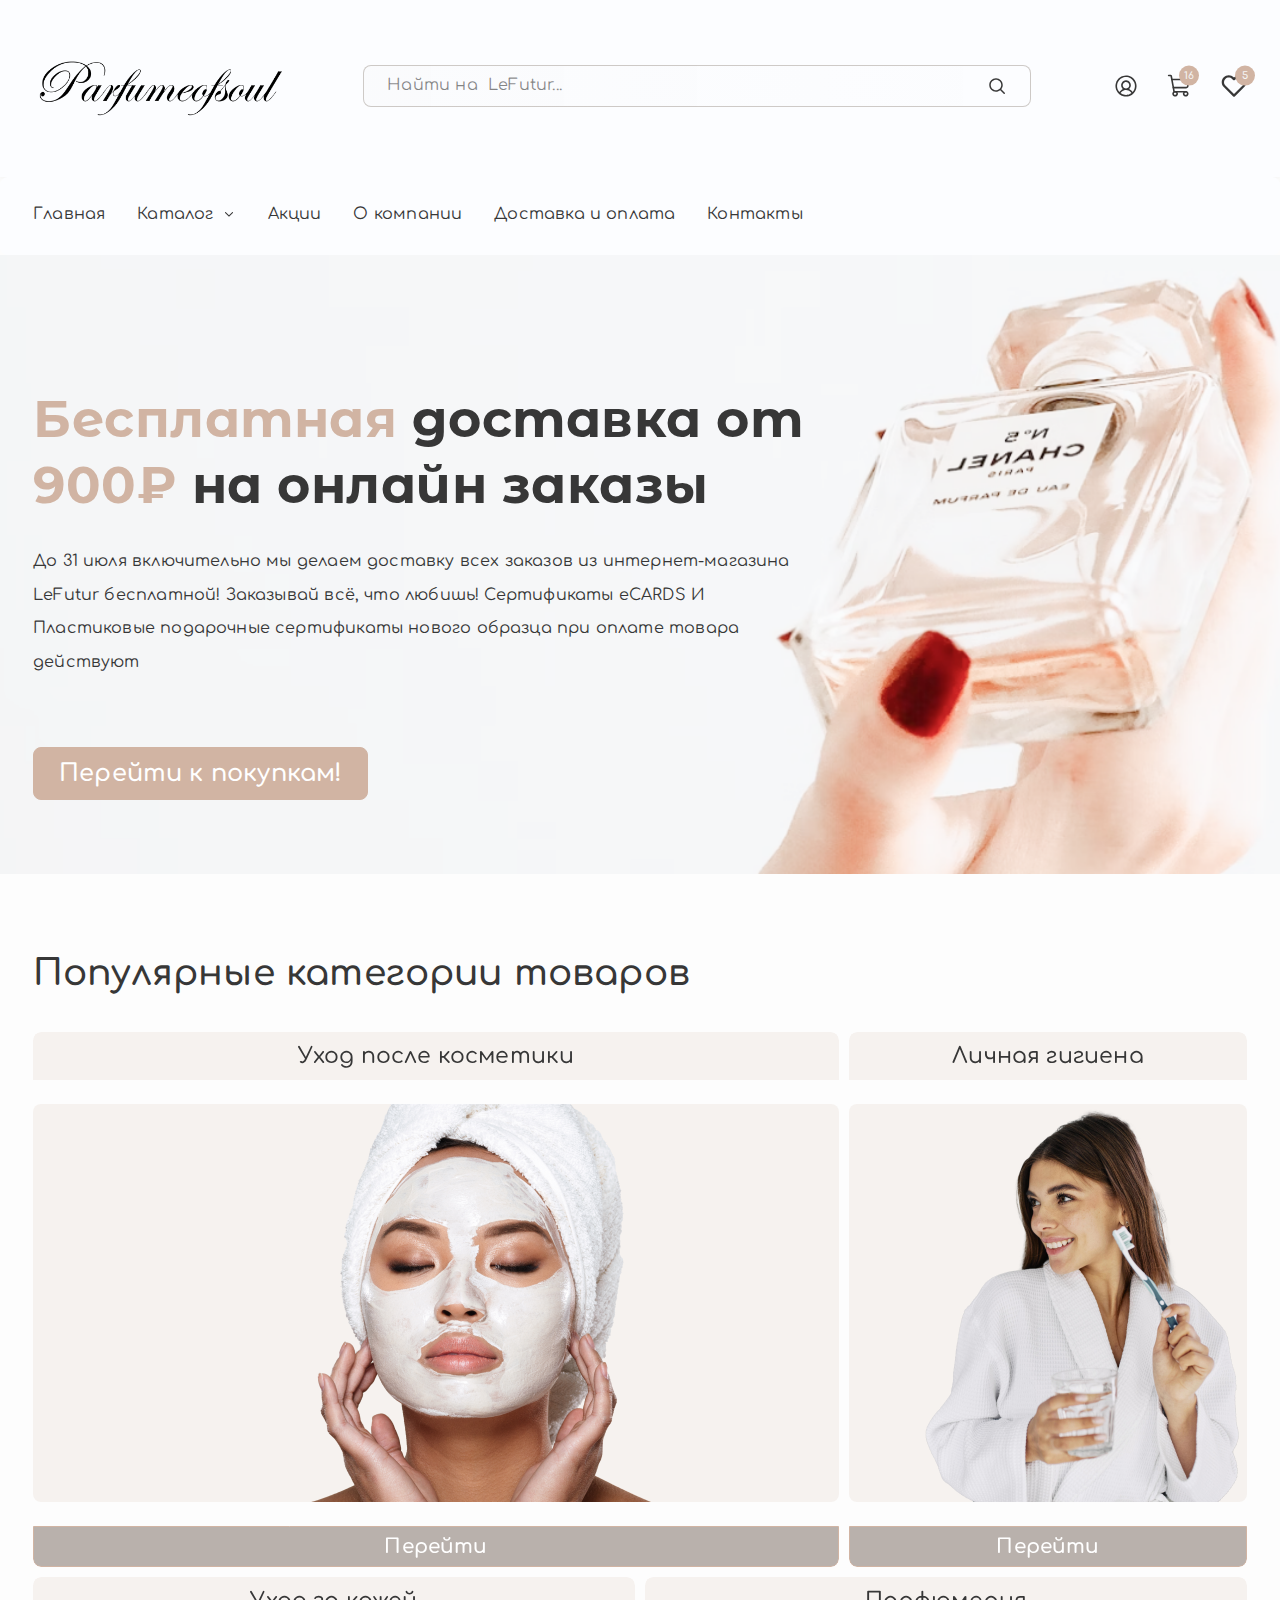
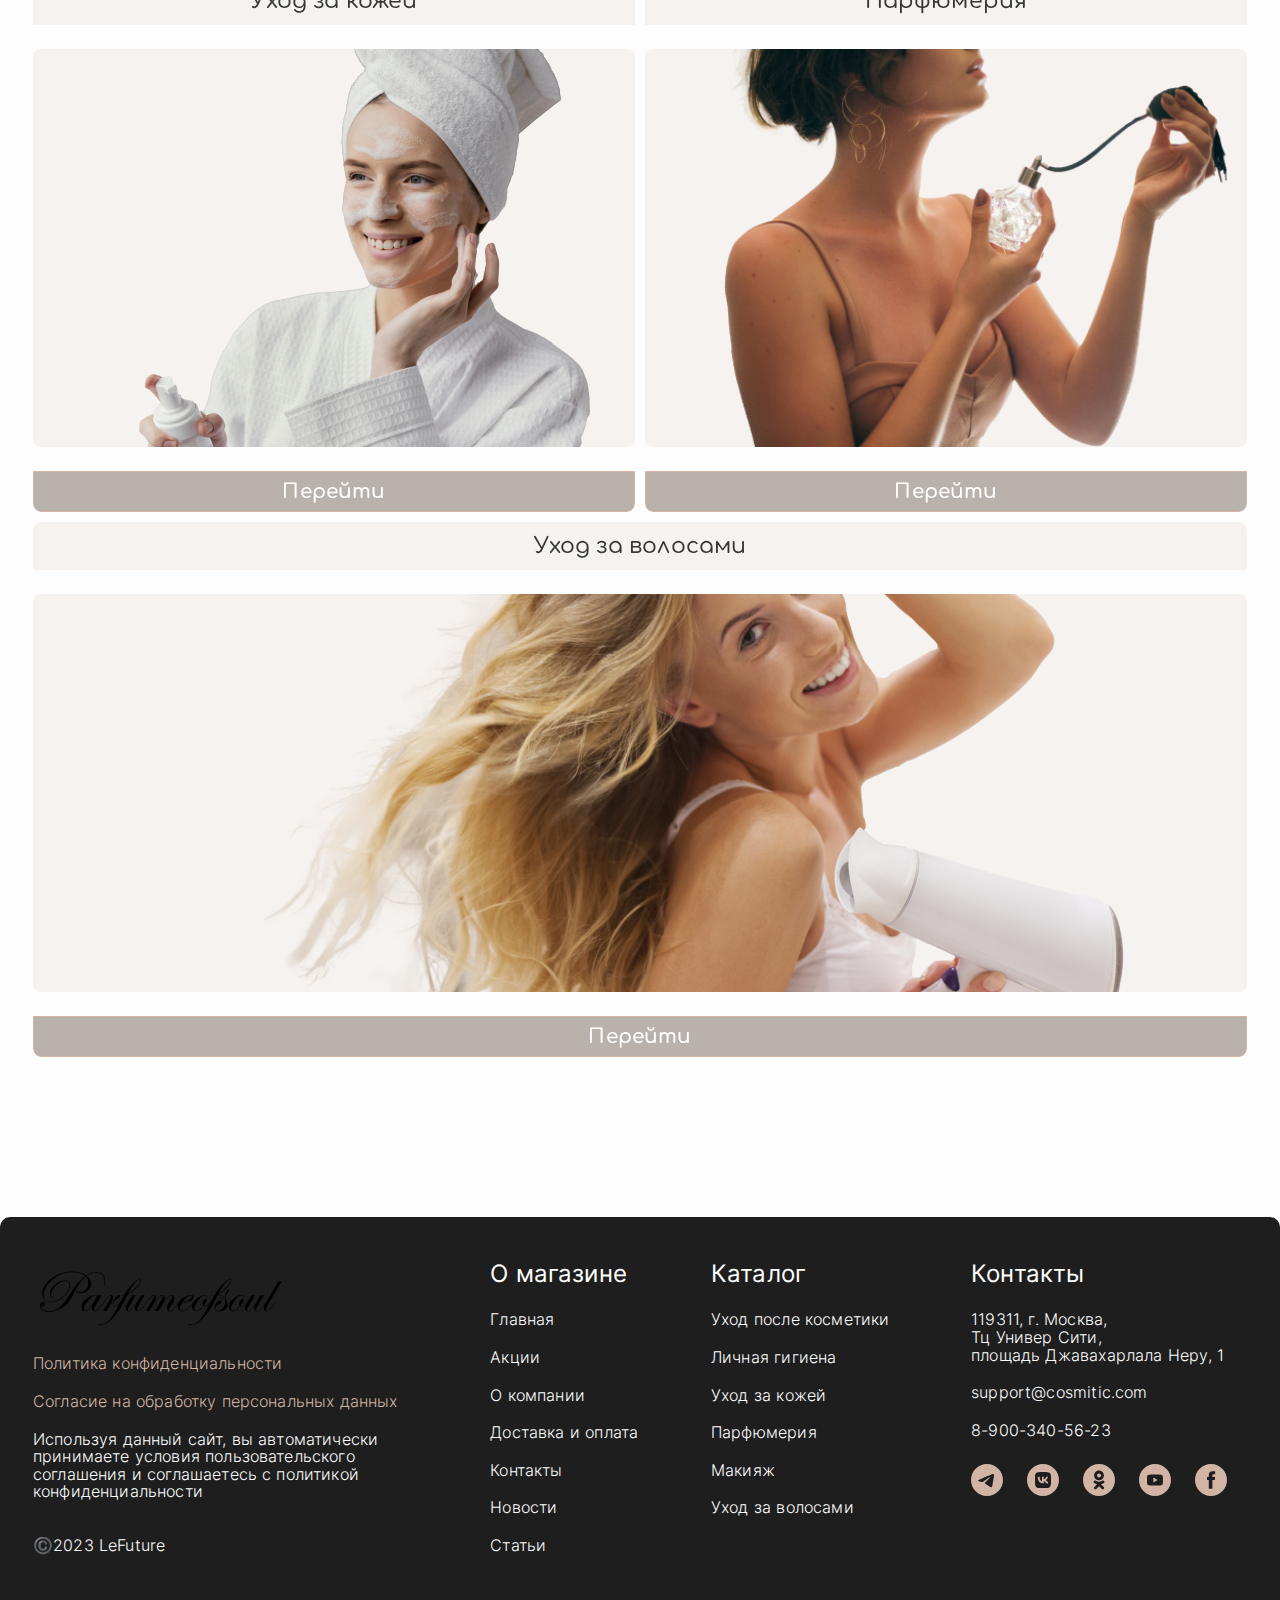
==== commit 50c5079f: "fix" ====
--- a/index.html
+++ b/index.html
@@ -21,8 +21,8 @@
       <div class="header__top">
         <div class="container">
           <div class="header__top-inner">
-            <a class="logo logo--alt" href="#">
-              LeFuture
+            <a class="logo" href="#">
+              <img class="logo__img" src="./assets/images/logo/1.png" alt="">
             </a>
             <form class="search" action="">
               <div class="search__wrapper">
@@ -249,8 +249,8 @@
       <div class="container">
         <div class="footer__inner">
           <div class="footer__info">
-            <a class="logo logo--white" href="#">
-              LeFuture
+            <a class="logo" href="#">
+              <img class="logo__img" src="./assets/images/logo/1.png" alt="">
             </a>
             <a class="footer__info-link" href="#">
               Политика конфиденциальности
--- a/styles/css/style.css
+++ b/styles/css/style.css
@@ -1 +1 @@
-@font-face{font-family:"Inter";font-weight:300;font-style:normal;src:url("../../assets/fonts/Inter-Light.woff") format("woff"),url("../../assets/fonts/Inter-Light.woff2") format("woff2");font-display:swap}@font-face{font-family:"Inter";font-weight:400;font-style:normal;src:url("../../assets/fonts/Inter-Regular.woff") format("woff"),url("../../assets/fonts/Inter-Regular.woff2") format("woff2");font-display:swap}@font-face{font-family:"Inter";font-weight:500;font-style:normal;src:url("../../assets/fonts/Inter-Medium.woff") format("woff"),url("../../assets/fonts/Inter-Medium.woff2") format("woff2");font-display:swap}@font-face{font-family:"Inter";font-weight:600;font-style:normal;src:url("../../assets/fonts/Inter-SemiBold.woff") format("woff"),url("../../assets/fonts/Inter-SemiBold.woff2") format("woff2");font-display:swap}@font-face{font-family:"Inter";font-weight:800;font-style:normal;src:url("../../assets/fonts/Inter-ExtraBold.woff") format("woff"),url("../../assets/fonts/Inter-ExtraBold.woff2") format("woff2");font-display:swap}@font-face{font-family:"Rhythm and Jazz Decor";font-weight:400;font-style:normal;src:url("../../assets/fonts/Rhythm-and-Jazz-Decor.woff") format("woff"),url("../../assets/fonts/Rhythm-and-Jazz-Decor.woff2") format("woff2");font-display:swap}@font-face{font-family:"Pinyon Script";font-weight:400;font-style:normal;src:url("../../assets/fonts/PinyonScript-Regular.woff") format("woff"),url("../../assets/fonts/PinyonScript-Regular.woff2") format("woff2");font-display:swap}@font-face{font-family:"Montserrat Alternates";font-weight:300;font-style:normal;src:url("../../assets/fonts/MontserratAlternates-Light.woff") format("woff"),url("../../assets/fonts/MontserratAlternates-Light.woff2") format("woff2");font-display:swap}@font-face{font-family:"Montserrat Alternates";font-weight:700;font-style:normal;src:url("../../assets/fonts/MontserratAlternates-Bold.woff") format("woff"),url("../../assets/fonts/MontserratAlternates-Bold.woff2") format("woff2");font-display:swap}@font-face{font-family:"Comfortaa";font-weight:400;font-style:normal;src:url("../../assets/fonts/Comfortaa-Regular.woff") format("woff"),url("../../assets/fonts/Comfortaa-Regular.woff2") format("woff2");font-display:swap}@font-face{font-family:"Comfortaa";font-weight:500;font-style:normal;src:url("../../assets/fonts/Comfortaa-Medium.woff") format("woff"),url("../../assets/fonts/Comfortaa-Medium.woff2") format("woff2");font-display:swap}@font-face{font-family:"Comfortaa";font-weight:600;font-style:normal;src:url("../../assets/fonts/Comfortaa-SemiBold.woff") format("woff"),url("../../assets/fonts/Comfortaa-SemiBold.woff2") format("woff2");font-display:swap}*,*::after,*::before{box-sizing:border-box;margin:0;padding:0;border:0;-webkit-tap-highlight-color:rgba(0,0,0,0)}ul{list-style:none}img{width:100%;display:block}input{outline:none}input,button{font:inherit}fieldset{padding:0}a{text-decoration:none}html,body{height:100%}body{background-color:#fdfdfd;font-family:"Comfortaa";font-weight:400;font-size:14px;color:#373737;line-height:160%;letter-spacing:.18px}@media(min-width: 992px){body{font-size:calc(0.0069444444*100vw + 7.1111111111px)}}@media(min-width: 1280px){body{font-size:16px}}body.no-scroll{overflow-y:hidden}.wrapper{min-width:320px;min-height:100%;display:flex;flex-direction:column}.main{flex-grow:1}.container{width:962px;width:100%;max-width:1244px;margin:0 auto;padding-left:15px;padding-right:15px}@media(min-width: 992px){.container{width:calc(0.9791666667*100vw + -9.3333333333px)}}@media(min-width: 1280px){.container{width:1244px}}@media screen and (max-width: 992px){.container{max-width:720px}}@media screen and (max-width: 768px){.container{max-width:540px}}@media screen and (max-width: 576px){.container{max-width:none}}.title{font-size:24px;color:#373737;font-weight:600;line-height:1.8}@media(min-width: 992px){.title{font-size:calc(0.0416666667*100vw + -17.3333333333px)}}@media(min-width: 1280px){.title{font-size:36px}}.title--alt{font-weight:500}.title--line{position:relative;width:-moz-fit-content;width:fit-content}.title--line::after{content:"";position:absolute;bottom:6px;left:-2px;width:101%;height:15px;background-color:#d1b4a3;z-index:-1}@media(min-width: 992px){.title--line::after{bottom:calc(0.0104166667*100vw + -4.3333333333px)}}@media(min-width: 1280px){.title--line::after{bottom:9px}}@media(min-width: 992px){.title--line::after{height:calc(0.0277777778*100vw + -12.5555555556px)}}@media(min-width: 1280px){.title--line::after{height:23px}}[class$=__icon]{display:flex;align-items:center;justify-content:center}@media(max-width: 992px){.container{width:100%}}.header__top{padding-top:30px;padding-bottom:35px;background-color:#fcfdff;box-shadow:0px 0px 10.6px 0px rgba(0,0,0,.07)}@media(min-width: 992px){.header__top{padding-top:calc(0.0763888889*100vw + -45.7777777778px)}}@media(min-width: 1280px){.header__top{padding-top:52px}}@media(min-width: 992px){.header__top{padding-bottom:calc(0.0763888889*100vw + -40.7777777778px)}}@media(min-width: 1280px){.header__top{padding-bottom:57px}}.header__top-inner{display:flex;align-items:center;justify-content:space-between;gap:15px}.header__bottom{padding-top:15px;padding-bottom:15px;border-radius:8px;background:#fcfdff}@media(min-width: 992px){.header__bottom{padding-top:calc(0.0347222222*100vw + -19.4444444444px)}}@media(min-width: 1280px){.header__bottom{padding-top:25px}}@media(min-width: 992px){.header__bottom{padding-bottom:calc(0.0347222222*100vw + -19.4444444444px)}}@media(min-width: 1280px){.header__bottom{padding-bottom:25px}}.header__bottom-inner{display:flex;align-items:center;justify-content:space-between}@media(max-width: 992px){.header__bottom{padding:0}}@media(max-width: 576px){.header__top{padding:20px 0}.header__top-inner{display:grid;grid-template-columns:1fr 1fr 18px}.header__top .search{grid-area:2/1/3/4}.header__top .icons{margin-left:auto;margin-right:5px}}.menu__list{display:flex;align-items:center;gap:20px;font-family:"Comfortaa"}@media(min-width: 992px){.menu__list{gap:calc(0.0416666667*100vw + -21.3333333333px)}}@media(min-width: 1280px){.menu__list{gap:32px}}.menu__item.accordion--active .menu__link{color:#d1b4a3}.menu__item.accordion--active .menu__link::after{width:100%}.menu__item.accordion--active .menu__icon svg{transform:rotateX(-180deg)}.menu__item.accordion--active .menu__icon svg path{fill:#d1b4a3}.menu__link{position:relative;display:flex;align-items:center;gap:4px;color:#373737;border-bottom:2px solid rgba(0,0,0,0);transition:color .23s ease-in-out}@media(min-width: 992px){.menu__link{gap:calc(0.0138888889*100vw + -9.7777777778px)}}@media(min-width: 1280px){.menu__link{gap:8px}}.menu__link::after{content:"";position:absolute;bottom:0;left:50%;transform:translateX(-50%);background-color:#d1b4a3;width:0;height:2px;border-radius:25px;transition:width .23s ease-in-out}.menu__link:hover{color:#d1b4a3}.menu__link:hover::after{width:100%}.menu__link:hover .menu__icon svg path{fill:#d1b4a3}.menu__icon svg{margin-top:-2px;transition:transform .23s ease-in-out}.menu__icon svg path{transition:fill .23s ease-in-out}.menu__dropdown{background-color:#fcfdff;border-radius:25px;padding:10px}.menu__dropdown-item{white-space:nowrap}.menu__dropdown-link{color:#373737;border-bottom:2px solid rgba(0,0,0,0);transition:color .23s ease-in-out}.menu__dropdown-link:hover{color:#d1b4a3}@media(max-width: 992px){.menu{position:absolute;top:0px;left:0;width:50%;height:100vh;transform:translateX(-200%);flex-direction:column;padding:20px 20px 20px 20px;background-color:#efefef;opacity:0;visibility:hidden;z-index:-1;flex-shrink:unset;transition:transform .23s ease-in-out,opacity .23s ease-in-out,visibility .23s ease-in-out,z-index .23s ease-in-out;overflow-y:auto}.menu__list{flex-direction:column}.menu--active{opacity:1;visibility:visible;z-index:3;transform:translateX(0%);transition:transform .23s ease-in-out,opacity .23s ease-in-out,visibility .23s ease-in-out,z-index .23s ease-in-out;justify-content:unset}.menu__item{width:100%}.menu__item.accordion--active .menu__link{color:#373737}.menu__item.accordion--active .menu__icon svg path{fill:#373737}.menu__item.accordion .accordion__content{position:static}.menu__link{width:100%}.menu__link::after{content:none}.menu__link:hover{color:#373737}.menu__link:hover .menu__icon svg path{fill:#373737}.menu__dropdown{padding:0}}@media(max-width: 576px){.menu{width:100%}}.burger{display:none}@media(max-width: 992px){.burger{min-width:18px;min-height:18px;display:flex;align-items:center;position:relative;background:rgba(0,0,0,0);z-index:5;border-radius:50%;cursor:pointer}.burger__line{display:block;width:18px;height:2px;border-radius:3px;background:#344054;transition:all .35s ease-in-out}.burger__line::before,.burger__line::after{content:"";width:18px;height:2px;position:absolute;left:0;background:#344054;border-radius:3px;transition:all .35s ease-in-out}.burger__line::before{transform:translateY(-6px)}.burger__line::after{transform:translateY(6px)}.burger--active .burger__line{width:0;background:rgba(0,0,0,0)}.burger--active .burger__line::before{transform:rotate(45deg)}.burger--active .burger__line::after{transform:rotate(-45deg)}}.logo{width:-moz-fit-content;width:fit-content;color:#373737;font-family:"Rhythm and Jazz Decor";font-size:32px;font-size:28px;font-weight:400;line-height:1;letter-spacing:3.2px}@media(min-width: 992px){.logo{font-size:calc(0.0138888889*100vw + 14.2222222222px)}}@media(min-width: 1280px){.logo{font-size:32px}}.logo--white{color:#fff}.logo--alt{font-family:"Pinyon Script";font-size:28px}@media(min-width: 992px){.logo--alt{font-size:calc(0.0347222222*100vw + -6.4444444444px)}}@media(min-width: 1280px){.logo--alt{font-size:38px}}.search{width:100%;max-width:668px;font-family:"Comfortaa"}.search__label{display:flex;padding:7px 23px;border-radius:8px;border-radius:8px;border:1px solid rgba(167,158,151,.54);background:linear-gradient(90deg, rgba(167, 158, 151, 0.02) 0%, rgba(255, 255, 255, 0) 100%)}.search__input{width:100%;background-color:rgba(0,0,0,0)}.search__input::-webkit-input-placeholder{color:rgba(13,13,13,.5);font-variant-numeric:lining-nums proportional-nums;font-size:16px;font-size:14px;line-height:175%}@media(min-width: 992px){.search__input::-webkit-input-placeholder{font-size:calc(0.0069444444*100vw + 7.1111111111px)}}@media(min-width: 1280px){.search__input::-webkit-input-placeholder{font-size:16px}}.search__input::-moz-placeholder{color:rgba(13,13,13,.5);font-variant-numeric:lining-nums proportional-nums;font-size:16px;font-size:14px;line-height:175%}@media(min-width: 992px){.search__input::-moz-placeholder{font-size:calc(0.0069444444*100vw + 7.1111111111px)}}@media(min-width: 1280px){.search__input::-moz-placeholder{font-size:16px}}.search__input:-ms-input-placeholder{color:rgba(13,13,13,.5);font-variant-numeric:lining-nums proportional-nums;font-size:16px;font-size:14px;line-height:175%}@media(min-width: 992px){.search__input:-ms-input-placeholder{font-size:calc(0.0069444444*100vw + 7.1111111111px)}}@media(min-width: 1280px){.search__input:-ms-input-placeholder{font-size:16px}}.search__input::-ms-input-placeholder{color:rgba(13,13,13,.5);font-variant-numeric:lining-nums proportional-nums;font-size:16px;font-size:14px;line-height:175%}@media(min-width: 992px){.search__input::-ms-input-placeholder{font-size:calc(0.0069444444*100vw + 7.1111111111px)}}@media(min-width: 1280px){.search__input::-ms-input-placeholder{font-size:16px}}.search__input::-moz-placeholder{color:rgba(13,13,13,.5);font-variant-numeric:lining-nums proportional-nums;font-size:16px;font-size:14px;line-height:175%}.search__input::placeholder{color:rgba(13,13,13,.5);font-variant-numeric:lining-nums proportional-nums;font-size:16px;font-size:14px;line-height:175%}@media(min-width: 992px){.search__input::-moz-placeholder{font-size:calc(0.0069444444*100vw + 7.1111111111px)}.search__input::placeholder{font-size:calc(0.0069444444*100vw + 7.1111111111px)}}@media(min-width: 1280px){.search__input::-moz-placeholder{font-size:16px}.search__input::placeholder{font-size:16px}}.icons{display:flex;align-items:center;gap:10px}@media(min-width: 992px){.icons{gap:calc(0.0625*100vw + -52px)}}@media(min-width: 1280px){.icons{gap:28px}}.icons__box{position:relative;cursor:pointer}.icons__num{position:absolute;display:flex;align-items:center;justify-content:center;top:-2px;right:-1px;color:#f5f5f5;font-variant-numeric:lining-nums proportional-nums;font-size:10px;font-weight:700;line-height:1;z-index:1}.icons__num::after{content:"";position:absolute;top:50%;left:50%;transform:translate(-50%, -52%);width:20px;height:20px;background-color:#d1b4a3;border-radius:50%;z-index:-1}.icons__icon svg{width:26px;height:26px}.accordion{position:relative}.accordion__content{position:absolute;left:0px;top:100%;width:-moz-fit-content;width:fit-content;max-height:0;z-index:5;overflow:hidden;max-height:0;transition:max-height .23s ease-in-out}.socials{display:flex;align-items:center;gap:15px}@media(min-width: 992px){.socials{gap:calc(0.03125*100vw + -16px)}}@media(min-width: 1280px){.socials{gap:24px}}.top__wrapper{position:relative;background-color:#a8c8ff;overflow-x:hidden}.top__bg{position:absolute;top:0;left:0;-o-object-fit:cover;object-fit:cover;height:100%;pointer-events:none}.top__inner{position:relative;padding-top:30px;padding-bottom:35px;z-index:1}@media(min-width: 992px){.top__inner{padding-top:calc(0.1180555556*100vw + -87.1111111111px)}}@media(min-width: 1280px){.top__inner{padding-top:64px}}@media(min-width: 992px){.top__inner{padding-bottom:calc(0.1354166667*100vw + -99.3333333333px)}}@media(min-width: 1280px){.top__inner{padding-bottom:74px}}.top__item{padding-top:35px;max-width:545px}@media(min-width: 992px){.top__item{padding-top:calc(0.1111111111*100vw + -75.2222222222px)}}@media(min-width: 1280px){.top__item{padding-top:67px}}@media(min-width: 992px){.top__item{max-width:calc(0.8333333333*100vw + -281.6666666667px)}}@media(min-width: 1280px){.top__item{max-width:785px}}.top__item-title{color:#373737;font-family:"Montserrat Alternates";font-size:30px;font-weight:700;line-height:1.3;letter-spacing:.51px;margin-bottom:10px}@media(min-width: 992px){.top__item-title{font-size:calc(0.0729166667*100vw + -42.3333333333px)}}@media(min-width: 1280px){.top__item-title{font-size:51px}}@media(min-width: 992px){.top__item-title{margin-bottom:calc(0.0590277778*100vw + -48.5555555556px)}}@media(min-width: 1280px){.top__item-title{margin-bottom:27px}}.top__item-title span{color:#d1b4a3}.top__item-text{color:#373737;font-size:14px;line-height:2.1;margin-bottom:25px}@media(min-width: 992px){.top__item-text{font-size:calc(0.0069444444*100vw + 7.1111111111px)}}@media(min-width: 1280px){.top__item-text{font-size:16px}}@media(min-width: 992px){.top__item-text{margin-bottom:calc(0.1458333333*100vw + -119.6666666667px)}}@media(min-width: 1280px){.top__item-text{margin-bottom:67px}}.top__box{position:relative}.top__box::after{content:"";position:absolute;width:250px;height:250px;top:0;left:50%;transform:translateX(-50%);background-color:#fff;filter:blur(100px);z-index:-1}.top__box::before{content:"";position:absolute;width:250px;height:250px;bottom:0;left:0;background-color:#fff;filter:blur(100px);z-index:-1}.top__img{width:450px;height:350px;-o-object-fit:cover;object-fit:cover}@media(min-width: 992px){.top__img{width:calc(0.53125*100vw + -77px)}}@media(min-width: 1280px){.top__img{width:603px}}@media(min-width: 992px){.top__img{height:calc(0.5868055556*100vw + -232.1111111111px)}}@media(min-width: 1280px){.top__img{height:519px}}@media(max-width: 992px){.top__inner{padding:30px 0;grid-template-columns:1fr}.top__item{position:relative;z-index:1;padding-top:0;width:unset}.top__box,.top__img{position:absolute;left:0;top:0;z-index:0;height:100%;width:100%;opacity:.7}}@media(max-width: 576px){.top__item-title{font-size:24px}.top__item-text{font-size:14px;line-height:1.8}}.link{display:block;width:-moz-fit-content;width:fit-content;padding-top:10px;padding-bottom:10px;padding-left:15px;padding-right:15px;font-size:16px;color:#fff;font-weight:600;line-height:normal;border-radius:8px;background-color:#d1b4a3;border:1px solid rgba(0,0,0,0);transition:color .23s ease-in-out,background-color .23s ease-in-out,border-color .23s ease-in-out}@media(min-width: 992px){.link{padding-top:calc(0.0069444444*100vw + 3.1111111111px)}}@media(min-width: 1280px){.link{padding-top:12px}}@media(min-width: 992px){.link{padding-bottom:calc(0.0069444444*100vw + 3.1111111111px)}}@media(min-width: 1280px){.link{padding-bottom:12px}}@media(min-width: 992px){.link{padding-left:calc(0.0347222222*100vw + -19.4444444444px)}}@media(min-width: 1280px){.link{padding-left:25px}}@media(min-width: 992px){.link{padding-right:calc(0.0347222222*100vw + -19.4444444444px)}}@media(min-width: 1280px){.link{padding-right:25px}}@media(min-width: 992px){.link{font-size:calc(0.0277777778*100vw + -11.5555555556px)}}@media(min-width: 1280px){.link{font-size:24px}}.link--alt{border-radius:0px 0px 8px 8px;background-color:rgba(167,158,151,.8);-webkit-backdrop-filter:blur(7.5px);backdrop-filter:blur(7.5px)}.link:hover{color:#fff;background-color:#d1b4a3;border-color:#d1b4a3}.categories__wrapper{margin-top:30px;margin-bottom:60px}@media(min-width: 992px){.categories__wrapper{margin-top:calc(0.1284722222*100vw + -97.4444444444px)}}@media(min-width: 1280px){.categories__wrapper{margin-top:67px}}@media(min-width: 992px){.categories__wrapper{margin-bottom:calc(0.3472222222*100vw + -284.4444444444px)}}@media(min-width: 1280px){.categories__wrapper{margin-bottom:160px}}.categories__title{margin-bottom:20px}@media(min-width: 992px){.categories__title{margin-bottom:calc(0.0243055556*100vw + -4.1111111111px)}}@media(min-width: 1280px){.categories__title{margin-bottom:27px}}.categories__inner{display:grid;grid-template-columns:repeat(6, 1fr);gap:10px}.categories__item{display:grid;grid-template-rows:auto;border-radius:8px;overflow:hidden;grid-column:span 3}.categories__item--one{grid-column:span 2}.categories__item--two{grid-column:span 4}.categories__item--three{grid-column:span 6}.categories__item-title{padding-top:8px;padding-bottom:8px;font-size:18px;text-align:center;font-weight:500;line-height:1;border-radius:8px 8px 0px 0px;background:rgba(209,180,163,.15);-webkit-backdrop-filter:blur(7.5px);backdrop-filter:blur(7.5px);margin-bottom:15px}@media(min-width: 992px){.categories__item-title{padding-top:calc(0.0173611111*100vw + -9.2222222222px)}}@media(min-width: 1280px){.categories__item-title{padding-top:13px}}@media(min-width: 992px){.categories__item-title{padding-bottom:calc(0.0173611111*100vw + -9.2222222222px)}}@media(min-width: 1280px){.categories__item-title{padding-bottom:13px}}@media(min-width: 992px){.categories__item-title{font-size:calc(0.0138888889*100vw + 4.2222222222px)}}@media(min-width: 1280px){.categories__item-title{font-size:22px}}@media(min-width: 992px){.categories__item-title{margin-bottom:calc(0.03125*100vw + -16px)}}@media(min-width: 1280px){.categories__item-title{margin-bottom:24px}}.categories__item-img{-o-object-fit:cover;object-fit:cover;height:280px;background:rgba(209,180,163,.15);-webkit-backdrop-filter:blur(7.5px);backdrop-filter:blur(7.5px);margin-bottom:15px;border-radius:8px}@media(min-width: 992px){.categories__item-img{height:calc(0.4097222222*100vw + -126.4444444444px)}}@media(min-width: 1280px){.categories__item-img{height:398px}}@media(min-width: 992px){.categories__item-img{margin-bottom:calc(0.03125*100vw + -16px)}}@media(min-width: 1280px){.categories__item-img{margin-bottom:24px}}.categories__item .link{padding-top:5px;padding-bottom:5px;text-align:center;width:100%;font-size:16px;font-weight:600;border:unset}@media(min-width: 992px){.categories__item .link{padding-top:calc(0.0104166667*100vw + -5.3333333333px)}}@media(min-width: 1280px){.categories__item .link{padding-top:8px}}@media(min-width: 992px){.categories__item .link{padding-bottom:calc(0.0104166667*100vw + -5.3333333333px)}}@media(min-width: 1280px){.categories__item .link{padding-bottom:8px}}@media(min-width: 992px){.categories__item .link{font-size:calc(0.0138888889*100vw + 2.2222222222px)}}@media(min-width: 1280px){.categories__item .link{font-size:20px}}@media(max-width: 992px){.categories__inner{grid-template-columns:repeat(2, 1fr)}.categories__item{grid-column:unset}.categories__item--one{grid-column:span 1}.categories__item--two{grid-column:unset}.categories__item--three{grid-column:span 2}}@media(max-width: 576px){.categories__inner{grid-template-columns:1fr}.categories__item--one{grid-column:unset}.categories__item--three{grid-column:unset}}.delivery__wrapper{margin-top:30px;margin-bottom:30px}@media(min-width: 992px){.delivery__wrapper{margin-top:calc(0.1284722222*100vw + -97.4444444444px)}}@media(min-width: 1280px){.delivery__wrapper{margin-top:67px}}@media(min-width: 992px){.delivery__wrapper{margin-bottom:calc(0.0833333333*100vw + -52.6666666667px)}}@media(min-width: 1280px){.delivery__wrapper{margin-bottom:54px}}.delivery__inner{display:grid;grid-template-columns:1fr .53fr}.delivery__title{margin-bottom:10px}@media(min-width: 992px){.delivery__title{margin-bottom:calc(0.0590277778*100vw + -48.5555555556px)}}@media(min-width: 1280px){.delivery__title{margin-bottom:27px}}.delivery__subtitle{margin-bottom:5px}@media(min-width: 992px){.delivery__subtitle{margin-bottom:calc(0.0173611111*100vw + -12.2222222222px)}}@media(min-width: 1280px){.delivery__subtitle{margin-bottom:10px}}.delivery__text span{position:relative;width:-moz-fit-content;width:fit-content;font-weight:500}.delivery__text span::after{content:"";position:absolute;bottom:-2px;left:-1px;width:101%;height:7px;background-color:#a8c8ff;z-index:-1}@media(min-width: 992px){.delivery__text span::after{height:calc(0.0173611111*100vw + -10.2222222222px)}}@media(min-width: 1280px){.delivery__text span::after{height:12px}}.delivery__text:has(+*){margin-bottom:15px}@media(min-width: 992px){.delivery__text:has(+*){margin-bottom:calc(0.0347222222*100vw + -19.4444444444px)}}@media(min-width: 1280px){.delivery__text:has(+*){margin-bottom:25px}}.delivery__img{-o-object-fit:contain;object-fit:contain;width:300px;height:350px;margin-top:0px}@media(min-width: 992px){.delivery__img{width:calc(0.4166666667*100vw + -113.3333333333px)}}@media(min-width: 1280px){.delivery__img{width:420px}}@media(min-width: 992px){.delivery__img{height:calc(0.5451388889*100vw + -190.7777777778px)}}@media(min-width: 1280px){.delivery__img{height:507px}}@media(min-width: 992px){.delivery__img{margin-top:calc(-0.1041666667*100vw + 103.3333333333px)}}@media(min-width: 1280px){.delivery__img{margin-top:-30px}}@media(max-width: 992px){.delivery__inner{position:relative;grid-template-columns:1fr}.delivery__img{position:absolute;left:50%;top:50%;transform:translate(-50%, -50%);z-index:-1;width:unset;height:100%;opacity:.5;width:100%}}.content__wrapper{margin-top:30px;margin-bottom:60px;overflow-x:hidden}@media(min-width: 992px){.content__wrapper{margin-top:calc(0.1284722222*100vw + -97.4444444444px)}}@media(min-width: 1280px){.content__wrapper{margin-top:67px}}@media(min-width: 992px){.content__wrapper{margin-bottom:calc(0.3472222222*100vw + -284.4444444444px)}}@media(min-width: 1280px){.content__wrapper{margin-bottom:160px}}.content__inner{position:relative;display:grid;grid-template-columns:1fr 1fr;grid-template-rows:1fr;gap:12px}.content__inner:has(+*){margin-bottom:30px}@media(min-width: 992px){.content__inner:has(+*){margin-bottom:calc(0.1076388889*100vw + -76.7777777778px)}}@media(min-width: 1280px){.content__inner:has(+*){margin-bottom:61px}}.content__inner--alt .content__title{margin-left:auto}.content__inner--alt .content__title-img{left:unset;right:0}.content__inner--alt .content__img{order:-1}.content__icon{position:absolute;pointer-events:none;z-index:-1}.content__item{display:flex;flex-direction:column;gap:15px}@media(min-width: 992px){.content__item{gap:calc(0.0173611111*100vw + -2.2222222222px)}}@media(min-width: 1280px){.content__item{gap:20px}}.content__title{position:relative;width:-moz-fit-content;width:fit-content}.content__title-img{position:absolute;width:230px;left:0;top:50%;transform:translateY(-50%);height:45px;z-index:-1}@media(min-width: 992px){.content__title-img{width:calc(0.0868055556*100vw + 143.8888888889px)}}@media(min-width: 1280px){.content__title-img{width:255px}}@media(min-width: 992px){.content__title-img{height:calc(0.0625*100vw + -17px)}}@media(min-width: 1280px){.content__title-img{height:63px}}.content__text{font-weight:500}.content__text:has(+.content__text){margin-bottom:5px}.content__img{border-radius:8px;-o-object-fit:cover;object-fit:cover;height:100%}@media(max-width: 992px){.content__icon{display:none}}@media(max-width: 768px){.content__inner{grid-template-columns:1fr}.content__img{order:-1}}.block__wrapper{margin-top:30px;margin-bottom:30px}@media(min-width: 992px){.block__wrapper{margin-top:calc(0.1041666667*100vw + -73.3333333333px)}}@media(min-width: 1280px){.block__wrapper{margin-top:60px}}@media(min-width: 992px){.block__wrapper{margin-bottom:calc(0.1041666667*100vw + -73.3333333333px)}}@media(min-width: 1280px){.block__wrapper{margin-bottom:60px}}.block__title{margin-bottom:10px}@media(min-width: 992px){.block__title{margin-bottom:calc(0.0590277778*100vw + -48.5555555556px)}}@media(min-width: 1280px){.block__title{margin-bottom:27px}}.block__subtitle{font-weight:600;margin-bottom:5px}.block__text{margin-bottom:15px}@media(min-width: 992px){.block__text{margin-bottom:calc(0.0347222222*100vw + -19.4444444444px)}}@media(min-width: 1280px){.block__text{margin-bottom:25px}}.block__text a{color:#d1b4a3;text-decoration:underline}.block__text:has(+.block__text){margin-bottom:5px}.map{width:100%;border-radius:16px;overflow:hidden}.map__item{display:block;border-radius:20px;height:330px}.contacts__wrapper{margin-top:30px;margin-bottom:30px}@media(min-width: 992px){.contacts__wrapper{margin-top:calc(0.1041666667*100vw + -73.3333333333px)}}@media(min-width: 1280px){.contacts__wrapper{margin-top:60px}}@media(min-width: 992px){.contacts__wrapper{margin-bottom:calc(0.1041666667*100vw + -73.3333333333px)}}@media(min-width: 1280px){.contacts__wrapper{margin-bottom:60px}}.contacts__inner{display:grid;grid-template-columns:.5fr 1fr;gap:20px}@media(min-width: 992px){.contacts__inner{gap:calc(0.1388888889*100vw + -117.7777777778px)}}@media(min-width: 1280px){.contacts__inner{gap:60px}}.contacts__info{display:flex;flex-direction:column;gap:15px}@media(min-width: 992px){.contacts__info{gap:calc(0.0347222222*100vw + -19.4444444444px)}}@media(min-width: 1280px){.contacts__info{gap:25px}}.contacts__info-subtitle{font-size:18px;font-weight:500}@media(min-width: 992px){.contacts__info-subtitle{font-size:calc(0.0069444444*100vw + 11.1111111111px)}}@media(min-width: 1280px){.contacts__info-subtitle{font-size:20px}}.contacts__info-text{display:flex;gap:8px}.contacts__info-link{width:-moz-fit-content;width:fit-content;display:flex;align-items:center;gap:10px;color:#373737;transition:color .23s ease-in-out}.contacts__info-link:hover{color:#d1b4a3}.contacts__icon{height:-moz-fit-content;height:fit-content;display:flex;align-items:center}.contacts__icon svg{width:20px;height:20px}@media(min-width: 992px){.contacts__icon svg{width:calc(0.0138888889*100vw + 6.2222222222px)}}@media(min-width: 1280px){.contacts__icon svg{width:24px}}@media(min-width: 992px){.contacts__icon svg{height:calc(0.0138888889*100vw + 6.2222222222px)}}@media(min-width: 1280px){.contacts__icon svg{height:24px}}@media(max-width: 992px){.contacts__inner{grid-template-columns:1fr}}.footer{padding-top:25px;padding-bottom:25px;border-radius:10px 10px 0px 0px;background-color:#1e1e1e;font-family:"Inter"}@media(min-width: 992px){.footer{padding-top:calc(0.0694444444*100vw + -43.8888888889px)}}@media(min-width: 1280px){.footer{padding-top:45px}}@media(min-width: 992px){.footer{padding-bottom:calc(0.0694444444*100vw + -43.8888888889px)}}@media(min-width: 1280px){.footer{padding-bottom:45px}}.footer__inner{display:grid;grid-template-columns:1fr .4fr .5fr .7fr;gap:30px}@media(min-width: 992px){.footer__inner{gap:calc(0.1145833333*100vw + -83.6666666667px)}}@media(min-width: 1280px){.footer__inner{gap:63px}}.footer__info{display:flex;flex-direction:column;gap:15px;margin-right:auto}@media(min-width: 992px){.footer__info{gap:calc(0.0173611111*100vw + -2.2222222222px)}}@media(min-width: 1280px){.footer__info{gap:20px}}.footer__info .logo{margin-bottom:5px}.footer__info-link{position:relative;width:-moz-fit-content;width:fit-content;color:#d1b4a3;font-variant-numeric:lining-nums proportional-nums;font-size:14px;font-weight:300;line-height:1.1;letter-spacing:.16px;transition:color .23s ease-in-out}@media(min-width: 992px){.footer__info-link{font-size:calc(0.0069444444*100vw + 7.1111111111px)}}@media(min-width: 1280px){.footer__info-link{font-size:16px}}.footer__info-link::after{content:"";position:absolute;bottom:0;left:50%;transform:translateX(-50%);background-color:#d1b4a3;width:0;height:1px;border-radius:25px;transition:width .23s ease-in-out}.footer__info-link:hover{color:#d1b4a3}.footer__info-link:hover::after{width:100%}.footer__info-text{color:#fff;font-variant-numeric:lining-nums proportional-nums;font-size:14px;font-weight:300;line-height:1.1;letter-spacing:.16px}@media(min-width: 992px){.footer__info-text{font-size:calc(0.0069444444*100vw + 7.1111111111px)}}@media(min-width: 1280px){.footer__info-text{font-size:16px}}.footer__info-text--mt{margin-top:auto}.footer__item{display:flex;flex-direction:column;gap:15px}@media(min-width: 992px){.footer__item{gap:calc(0.0173611111*100vw + -2.2222222222px)}}@media(min-width: 1280px){.footer__item{gap:20px}}.footer__item-title{margin-bottom:5px;color:#fff;font-variant-numeric:lining-nums proportional-nums;font-size:20px;line-height:1}@media(min-width: 992px){.footer__item-title{font-size:calc(0.0138888889*100vw + 6.2222222222px)}}@media(min-width: 1280px){.footer__item-title{font-size:24px}}.footer__item-link{position:relative;width:-moz-fit-content;width:fit-content;color:#fff;font-variant-numeric:lining-nums proportional-nums;font-size:16px;font-size:14px;font-weight:300;line-height:1.1;transition:color .23s ease-in-out}@media(min-width: 992px){.footer__item-link{font-size:calc(0.0069444444*100vw + 7.1111111111px)}}@media(min-width: 1280px){.footer__item-link{font-size:16px}}.footer__item-link--mb{margin-bottom:5px}.footer__item-link::after{content:"";position:absolute;bottom:0;left:50%;transform:translateX(-50%);background-color:#d1b4a3;width:0;height:1px;border-radius:25px;transition:width .23s ease-in-out}.footer__item-link:hover{color:#d1b4a3}.footer__item-link:hover::after{width:100%}.footer__item-text{color:#fff;font-variant-numeric:lining-nums proportional-nums;font-size:14px;font-style:normal;font-weight:300;line-height:1.1}@media(min-width: 992px){.footer__item-text{font-size:calc(0.0069444444*100vw + 7.1111111111px)}}@media(min-width: 1280px){.footer__item-text{font-size:16px}}@media(max-width: 992px){.footer__inner{grid-template-columns:repeat(2, 1fr);grid-auto-flow:dense}.footer__info{grid-area:2/1/3/2}}@media(max-width: 576px){.footer__inner{grid-template-columns:1fr}.footer__info{grid-area:unset;order:1}}/*# sourceMappingURL=style.css.map */+@font-face{font-family:"Inter";font-weight:300;font-style:normal;src:url("../../assets/fonts/Inter-Light.woff") format("woff"),url("../../assets/fonts/Inter-Light.woff2") format("woff2");font-display:swap}@font-face{font-family:"Inter";font-weight:400;font-style:normal;src:url("../../assets/fonts/Inter-Regular.woff") format("woff"),url("../../assets/fonts/Inter-Regular.woff2") format("woff2");font-display:swap}@font-face{font-family:"Inter";font-weight:500;font-style:normal;src:url("../../assets/fonts/Inter-Medium.woff") format("woff"),url("../../assets/fonts/Inter-Medium.woff2") format("woff2");font-display:swap}@font-face{font-family:"Inter";font-weight:600;font-style:normal;src:url("../../assets/fonts/Inter-SemiBold.woff") format("woff"),url("../../assets/fonts/Inter-SemiBold.woff2") format("woff2");font-display:swap}@font-face{font-family:"Inter";font-weight:800;font-style:normal;src:url("../../assets/fonts/Inter-ExtraBold.woff") format("woff"),url("../../assets/fonts/Inter-ExtraBold.woff2") format("woff2");font-display:swap}@font-face{font-family:"Rhythm and Jazz Decor";font-weight:400;font-style:normal;src:url("../../assets/fonts/Rhythm-and-Jazz-Decor.woff") format("woff"),url("../../assets/fonts/Rhythm-and-Jazz-Decor.woff2") format("woff2");font-display:swap}@font-face{font-family:"Pinyon Script";font-weight:400;font-style:normal;src:url("../../assets/fonts/PinyonScript-Regular.woff") format("woff"),url("../../assets/fonts/PinyonScript-Regular.woff2") format("woff2");font-display:swap}@font-face{font-family:"Montserrat Alternates";font-weight:300;font-style:normal;src:url("../../assets/fonts/MontserratAlternates-Light.woff") format("woff"),url("../../assets/fonts/MontserratAlternates-Light.woff2") format("woff2");font-display:swap}@font-face{font-family:"Montserrat Alternates";font-weight:700;font-style:normal;src:url("../../assets/fonts/MontserratAlternates-Bold.woff") format("woff"),url("../../assets/fonts/MontserratAlternates-Bold.woff2") format("woff2");font-display:swap}@font-face{font-family:"Comfortaa";font-weight:400;font-style:normal;src:url("../../assets/fonts/Comfortaa-Regular.woff") format("woff"),url("../../assets/fonts/Comfortaa-Regular.woff2") format("woff2");font-display:swap}@font-face{font-family:"Comfortaa";font-weight:500;font-style:normal;src:url("../../assets/fonts/Comfortaa-Medium.woff") format("woff"),url("../../assets/fonts/Comfortaa-Medium.woff2") format("woff2");font-display:swap}@font-face{font-family:"Comfortaa";font-weight:600;font-style:normal;src:url("../../assets/fonts/Comfortaa-SemiBold.woff") format("woff"),url("../../assets/fonts/Comfortaa-SemiBold.woff2") format("woff2");font-display:swap}*,*::after,*::before{box-sizing:border-box;margin:0;padding:0;border:0;-webkit-tap-highlight-color:rgba(0,0,0,0)}ul{list-style:none}img{width:100%;display:block}input{outline:none}button{cursor:pointer}input,button{font:inherit}fieldset{padding:0}a{text-decoration:none}html,body{height:100%}body{background-color:#fdfdfd;font-family:"Comfortaa";font-weight:400;font-size:14px;color:#373737;line-height:160%;letter-spacing:.18px}@media(min-width: 992px){body{font-size:calc(0.0069444444*100vw + 7.1111111111px)}}@media(min-width: 1280px){body{font-size:16px}}body.no-scroll{overflow-y:hidden}.wrapper{min-width:320px;min-height:100%;display:flex;flex-direction:column}.main{flex-grow:1}.container{width:962px;width:100%;max-width:1244px;margin:0 auto;padding-left:15px;padding-right:15px}@media(min-width: 992px){.container{width:calc(0.9791666667*100vw + -9.3333333333px)}}@media(min-width: 1280px){.container{width:1244px}}@media screen and (max-width: 992px){.container{max-width:720px}}@media screen and (max-width: 768px){.container{max-width:540px}}@media screen and (max-width: 576px){.container{max-width:none}}.title{font-size:24px;color:#373737;font-weight:600;line-height:1.8}@media(min-width: 992px){.title{font-size:calc(0.0416666667*100vw + -17.3333333333px)}}@media(min-width: 1280px){.title{font-size:36px}}.title--alt{font-weight:500}.title--line{position:relative;width:-moz-fit-content;width:fit-content}.title--line::after{content:"";position:absolute;bottom:6px;left:-2px;width:101%;height:15px;background-color:#d1b4a3;z-index:-1}@media(min-width: 992px){.title--line::after{bottom:calc(0.0104166667*100vw + -4.3333333333px)}}@media(min-width: 1280px){.title--line::after{bottom:9px}}@media(min-width: 992px){.title--line::after{height:calc(0.0277777778*100vw + -12.5555555556px)}}@media(min-width: 1280px){.title--line::after{height:23px}}input,.input{width:100%;padding:9px 14px;border-radius:8px;border:1px solid rgba(167,158,151,.54);background:linear-gradient(90deg, rgba(167, 158, 151, 0.02) 0%, rgba(255, 255, 255, 0) 100%);transition:opacity .23s ease-in-out,box-shadow .23s ease-in-out,border-color .23s ease-in-out}input::-moz-placeholder,.input::-moz-placeholder{line-height:24px;color:#98a2b3}input::-moz-placeholder, .input::-moz-placeholder{line-height:24px;color:#98a2b3}input::placeholder,.input::placeholder{line-height:24px;color:#98a2b3}input--invalid,.input--invalid{box-shadow:inset 0 0 10px 5px red}input--disabled,.input--disabled{opacity:.25;pointer-events:none}input:hover,input:focus,.input:hover,.input:focus{border-color:#d1b4a3;outline:none}[class$=__icon]{display:flex;align-items:center;justify-content:center}@media(max-width: 992px){.container{width:100%}}.header__top{padding-top:30px;padding-bottom:35px;background-color:#fcfdff;box-shadow:0px 0px 10.6px 0px rgba(0,0,0,.07)}@media(min-width: 992px){.header__top{padding-top:calc(0.0763888889*100vw + -45.7777777778px)}}@media(min-width: 1280px){.header__top{padding-top:52px}}@media(min-width: 992px){.header__top{padding-bottom:calc(0.0763888889*100vw + -40.7777777778px)}}@media(min-width: 1280px){.header__top{padding-bottom:57px}}.header__top-inner{display:flex;align-items:center;justify-content:space-between;gap:15px}.header__bottom{padding-top:15px;padding-bottom:15px;border-radius:8px;background:#fcfdff}@media(min-width: 992px){.header__bottom{padding-top:calc(0.0347222222*100vw + -19.4444444444px)}}@media(min-width: 1280px){.header__bottom{padding-top:25px}}@media(min-width: 992px){.header__bottom{padding-bottom:calc(0.0347222222*100vw + -19.4444444444px)}}@media(min-width: 1280px){.header__bottom{padding-bottom:25px}}.header__bottom-inner{display:flex;align-items:center;justify-content:space-between}@media(max-width: 992px){.header__bottom{padding:0}}@media(max-width: 576px){.header__top{padding:20px 0}.header__top-inner{display:grid;grid-template-columns:1fr 1fr 18px}.header__top .search{grid-area:2/1/3/4}.header__top .icons{margin-left:auto;margin-right:5px}}.menu__list{display:flex;align-items:center;gap:20px;font-family:"Comfortaa"}@media(min-width: 992px){.menu__list{gap:calc(0.0416666667*100vw + -21.3333333333px)}}@media(min-width: 1280px){.menu__list{gap:32px}}.menu__item.accordion--active .menu__link{color:#d1b4a3}.menu__item.accordion--active .menu__link::after{width:100%}.menu__item.accordion--active .menu__icon svg{transform:rotateX(-180deg)}.menu__item.accordion--active .menu__icon svg path{fill:#d1b4a3}.menu__link{position:relative;display:flex;align-items:center;gap:4px;color:#373737;border-bottom:2px solid rgba(0,0,0,0);transition:color .23s ease-in-out}@media(min-width: 992px){.menu__link{gap:calc(0.0138888889*100vw + -9.7777777778px)}}@media(min-width: 1280px){.menu__link{gap:8px}}.menu__link::after{content:"";position:absolute;bottom:0;left:50%;transform:translateX(-50%);background-color:#d1b4a3;width:0;height:2px;border-radius:25px;transition:width .23s ease-in-out}.menu__link:hover{color:#d1b4a3}.menu__link:hover::after{width:100%}.menu__link:hover .menu__icon svg path{fill:#d1b4a3}.menu__icon svg{margin-top:-2px;transition:transform .23s ease-in-out}.menu__icon svg path{transition:fill .23s ease-in-out}.menu__dropdown{background-color:#fcfdff;border-radius:25px;padding:10px}.menu__dropdown-item{white-space:nowrap}.menu__dropdown-link{color:#373737;border-bottom:2px solid rgba(0,0,0,0);transition:color .23s ease-in-out}.menu__dropdown-link:hover{color:#d1b4a3}@media(max-width: 992px){.menu{position:absolute;top:0px;left:0;width:50%;height:100vh;transform:translateX(-200%);flex-direction:column;padding:20px 20px 20px 20px;background-color:#fcfdff;opacity:0;visibility:hidden;z-index:-1;flex-shrink:unset;transition:transform .23s ease-in-out,opacity .23s ease-in-out,visibility .23s ease-in-out,z-index .23s ease-in-out;overflow-y:auto}.menu__list{flex-direction:column}.menu--active{opacity:1;visibility:visible;z-index:3;transform:translateX(0%);transition:transform .23s ease-in-out,opacity .23s ease-in-out,visibility .23s ease-in-out,z-index .23s ease-in-out;justify-content:unset}.menu__item{width:100%}.menu__item.accordion--active .menu__link{color:#373737}.menu__item.accordion--active .menu__icon svg path{fill:#373737}.menu__item.accordion .accordion__content{position:static}.menu__link{width:100%}.menu__link::after{content:none}.menu__link:hover{color:#373737}.menu__link:hover .menu__icon svg path{fill:#373737}.menu__dropdown{padding:0}}@media(max-width: 576px){.menu{width:100%}}.burger{display:none}@media(max-width: 992px){.burger{min-width:18px;min-height:18px;display:flex;align-items:center;position:relative;background:rgba(0,0,0,0);z-index:5;border-radius:50%;cursor:pointer}.burger__line{display:block;width:18px;height:2px;border-radius:3px;background:#344054;transition:all .35s ease-in-out}.burger__line::before,.burger__line::after{content:"";width:18px;height:2px;position:absolute;left:0;background:#344054;border-radius:3px;transition:all .35s ease-in-out}.burger__line::before{transform:translateY(-6px)}.burger__line::after{transform:translateY(6px)}.burger--active .burger__line{width:0;background:rgba(0,0,0,0)}.burger--active .burger__line::before{transform:rotate(45deg)}.burger--active .burger__line::after{transform:rotate(-45deg)}}.logo__img{width:-moz-fit-content;width:fit-content;-o-object-fit:contain;object-fit:contain;height:38px}@media(min-width: 992px){.logo__img{height:calc(0.1041666667*100vw + -65.3333333333px)}}@media(min-width: 1280px){.logo__img{height:68px}}.search{width:100%;max-width:668px;font-family:"Comfortaa"}.search__label{display:flex;padding:7px 23px;border-radius:8px;border-radius:8px;border:1px solid rgba(167,158,151,.54);background:linear-gradient(90deg, rgba(167, 158, 151, 0.02) 0%, rgba(255, 255, 255, 0) 100%)}.search__input{all:unset;width:100%;background-color:rgba(0,0,0,0)}.search__input::-webkit-input-placeholder{color:rgba(13,13,13,.5);font-variant-numeric:lining-nums proportional-nums;font-size:16px;font-size:14px;line-height:175%}@media(min-width: 992px){.search__input::-webkit-input-placeholder{font-size:calc(0.0069444444*100vw + 7.1111111111px)}}@media(min-width: 1280px){.search__input::-webkit-input-placeholder{font-size:16px}}.search__input::-moz-placeholder{color:rgba(13,13,13,.5);font-variant-numeric:lining-nums proportional-nums;font-size:16px;font-size:14px;line-height:175%}@media(min-width: 992px){.search__input::-moz-placeholder{font-size:calc(0.0069444444*100vw + 7.1111111111px)}}@media(min-width: 1280px){.search__input::-moz-placeholder{font-size:16px}}.search__input:-ms-input-placeholder{color:rgba(13,13,13,.5);font-variant-numeric:lining-nums proportional-nums;font-size:16px;font-size:14px;line-height:175%}@media(min-width: 992px){.search__input:-ms-input-placeholder{font-size:calc(0.0069444444*100vw + 7.1111111111px)}}@media(min-width: 1280px){.search__input:-ms-input-placeholder{font-size:16px}}.search__input::-ms-input-placeholder{color:rgba(13,13,13,.5);font-variant-numeric:lining-nums proportional-nums;font-size:16px;font-size:14px;line-height:175%}@media(min-width: 992px){.search__input::-ms-input-placeholder{font-size:calc(0.0069444444*100vw + 7.1111111111px)}}@media(min-width: 1280px){.search__input::-ms-input-placeholder{font-size:16px}}.search__input::-moz-placeholder{color:rgba(13,13,13,.5);font-variant-numeric:lining-nums proportional-nums;font-size:16px;font-size:14px;line-height:175%}.search__input::placeholder{color:rgba(13,13,13,.5);font-variant-numeric:lining-nums proportional-nums;font-size:16px;font-size:14px;line-height:175%}@media(min-width: 992px){.search__input::-moz-placeholder{font-size:calc(0.0069444444*100vw + 7.1111111111px)}.search__input::placeholder{font-size:calc(0.0069444444*100vw + 7.1111111111px)}}@media(min-width: 1280px){.search__input::-moz-placeholder{font-size:16px}.search__input::placeholder{font-size:16px}}.icons{display:flex;align-items:center;gap:10px}@media(min-width: 992px){.icons{gap:calc(0.0625*100vw + -52px)}}@media(min-width: 1280px){.icons{gap:28px}}.icons__box{position:relative;cursor:pointer}.icons__num{position:absolute;display:flex;align-items:center;justify-content:center;top:-2px;right:-1px;color:#f5f5f5;font-variant-numeric:lining-nums proportional-nums;font-size:10px;font-weight:700;line-height:1;z-index:1}.icons__num::after{content:"";position:absolute;top:50%;left:50%;transform:translate(-50%, -52%);width:20px;height:20px;background-color:#d1b4a3;border-radius:50%;z-index:-1}.icons__icon svg{width:26px;height:26px}.accordion{position:relative}.accordion__content{position:absolute;left:0px;top:100%;width:-moz-fit-content;width:fit-content;max-height:0;z-index:5;overflow:hidden;max-height:0;transition:max-height .23s ease-in-out}.socials{display:flex;align-items:center;gap:15px}@media(min-width: 992px){.socials{gap:calc(0.03125*100vw + -16px)}}@media(min-width: 1280px){.socials{gap:24px}}.top__wrapper{position:relative;background-color:#a8c8ff;overflow-x:hidden}.top__bg{position:absolute;top:0;left:0;-o-object-fit:cover;object-fit:cover;height:100%;pointer-events:none}.top__inner{position:relative;padding-top:30px;padding-bottom:35px;z-index:1}@media(min-width: 992px){.top__inner{padding-top:calc(0.1180555556*100vw + -87.1111111111px)}}@media(min-width: 1280px){.top__inner{padding-top:64px}}@media(min-width: 992px){.top__inner{padding-bottom:calc(0.1354166667*100vw + -99.3333333333px)}}@media(min-width: 1280px){.top__inner{padding-bottom:74px}}.top__item{padding-top:35px;max-width:545px}@media(min-width: 992px){.top__item{padding-top:calc(0.1111111111*100vw + -75.2222222222px)}}@media(min-width: 1280px){.top__item{padding-top:67px}}@media(min-width: 992px){.top__item{max-width:calc(0.8333333333*100vw + -281.6666666667px)}}@media(min-width: 1280px){.top__item{max-width:785px}}.top__item-title{color:#373737;font-family:"Montserrat Alternates";font-size:30px;font-weight:700;line-height:1.3;letter-spacing:.51px;margin-bottom:10px}@media(min-width: 992px){.top__item-title{font-size:calc(0.0729166667*100vw + -42.3333333333px)}}@media(min-width: 1280px){.top__item-title{font-size:51px}}@media(min-width: 992px){.top__item-title{margin-bottom:calc(0.0590277778*100vw + -48.5555555556px)}}@media(min-width: 1280px){.top__item-title{margin-bottom:27px}}.top__item-title span{color:#d1b4a3}.top__item-text{color:#373737;font-size:14px;line-height:2.1;margin-bottom:25px}@media(min-width: 992px){.top__item-text{font-size:calc(0.0069444444*100vw + 7.1111111111px)}}@media(min-width: 1280px){.top__item-text{font-size:16px}}@media(min-width: 992px){.top__item-text{margin-bottom:calc(0.1458333333*100vw + -119.6666666667px)}}@media(min-width: 1280px){.top__item-text{margin-bottom:67px}}.top__box{position:relative}.top__box::after{content:"";position:absolute;width:250px;height:250px;top:0;left:50%;transform:translateX(-50%);background-color:#fff;filter:blur(100px);z-index:-1}.top__box::before{content:"";position:absolute;width:250px;height:250px;bottom:0;left:0;background-color:#fff;filter:blur(100px);z-index:-1}.top__img{width:450px;height:350px;-o-object-fit:cover;object-fit:cover}@media(min-width: 992px){.top__img{width:calc(0.53125*100vw + -77px)}}@media(min-width: 1280px){.top__img{width:603px}}@media(min-width: 992px){.top__img{height:calc(0.5868055556*100vw + -232.1111111111px)}}@media(min-width: 1280px){.top__img{height:519px}}@media(max-width: 992px){.top__inner{padding:30px 0;grid-template-columns:1fr}.top__item{position:relative;z-index:1;padding-top:0;width:unset}.top__box,.top__img{position:absolute;left:0;top:0;z-index:0;height:100%;width:100%;opacity:.7}}@media(max-width: 576px){.top__item-title{font-size:24px}.top__item-text{font-size:14px;line-height:1.8}}.link{display:block;width:-moz-fit-content;width:fit-content;padding-top:10px;padding-bottom:10px;padding-left:15px;padding-right:15px;font-size:16px;color:#fff;font-weight:600;line-height:normal;border-radius:8px;background-color:#d1b4a3;border:1px solid #d1b4a3;transition:color .23s ease-in-out,background-color .23s ease-in-out,border-color .23s ease-in-out}@media(min-width: 992px){.link{padding-top:calc(0.0069444444*100vw + 3.1111111111px)}}@media(min-width: 1280px){.link{padding-top:12px}}@media(min-width: 992px){.link{padding-bottom:calc(0.0069444444*100vw + 3.1111111111px)}}@media(min-width: 1280px){.link{padding-bottom:12px}}@media(min-width: 992px){.link{padding-left:calc(0.0347222222*100vw + -19.4444444444px)}}@media(min-width: 1280px){.link{padding-left:25px}}@media(min-width: 992px){.link{padding-right:calc(0.0347222222*100vw + -19.4444444444px)}}@media(min-width: 1280px){.link{padding-right:25px}}@media(min-width: 992px){.link{font-size:calc(0.0277777778*100vw + -11.5555555556px)}}@media(min-width: 1280px){.link{font-size:24px}}.link--alt{border-radius:0px 0px 8px 8px;background-color:rgba(167,158,151,.8);-webkit-backdrop-filter:blur(7.5px);backdrop-filter:blur(7.5px)}.link--alt:hover{color:#fff;background-color:#d1b4a3;border-color:#d1b4a3}.link:hover{background-color:#fff;color:#d1b4a3}.categories__wrapper{margin-top:30px;margin-bottom:60px}@media(min-width: 992px){.categories__wrapper{margin-top:calc(0.1284722222*100vw + -97.4444444444px)}}@media(min-width: 1280px){.categories__wrapper{margin-top:67px}}@media(min-width: 992px){.categories__wrapper{margin-bottom:calc(0.3472222222*100vw + -284.4444444444px)}}@media(min-width: 1280px){.categories__wrapper{margin-bottom:160px}}.categories__title{margin-bottom:20px}@media(min-width: 992px){.categories__title{margin-bottom:calc(0.0243055556*100vw + -4.1111111111px)}}@media(min-width: 1280px){.categories__title{margin-bottom:27px}}.categories__inner{display:grid;grid-template-columns:repeat(6, 1fr);gap:10px}.categories__item{display:grid;grid-template-rows:auto;border-radius:8px;overflow:hidden;grid-column:span 3}.categories__item--one{grid-column:span 2}.categories__item--two{grid-column:span 4}.categories__item--three{grid-column:span 6}.categories__item-title{padding-top:8px;padding-bottom:8px;font-size:18px;text-align:center;font-weight:500;line-height:1;border-radius:8px 8px 0px 0px;background:rgba(209,180,163,.15);-webkit-backdrop-filter:blur(7.5px);backdrop-filter:blur(7.5px);margin-bottom:15px}@media(min-width: 992px){.categories__item-title{padding-top:calc(0.0173611111*100vw + -9.2222222222px)}}@media(min-width: 1280px){.categories__item-title{padding-top:13px}}@media(min-width: 992px){.categories__item-title{padding-bottom:calc(0.0173611111*100vw + -9.2222222222px)}}@media(min-width: 1280px){.categories__item-title{padding-bottom:13px}}@media(min-width: 992px){.categories__item-title{font-size:calc(0.0138888889*100vw + 4.2222222222px)}}@media(min-width: 1280px){.categories__item-title{font-size:22px}}@media(min-width: 992px){.categories__item-title{margin-bottom:calc(0.03125*100vw + -16px)}}@media(min-width: 1280px){.categories__item-title{margin-bottom:24px}}.categories__item-img{-o-object-fit:cover;object-fit:cover;height:280px;background:rgba(209,180,163,.15);-webkit-backdrop-filter:blur(7.5px);backdrop-filter:blur(7.5px);margin-bottom:15px;border-radius:8px}@media(min-width: 992px){.categories__item-img{height:calc(0.4097222222*100vw + -126.4444444444px)}}@media(min-width: 1280px){.categories__item-img{height:398px}}@media(min-width: 992px){.categories__item-img{margin-bottom:calc(0.03125*100vw + -16px)}}@media(min-width: 1280px){.categories__item-img{margin-bottom:24px}}.categories__item .link{padding-top:5px;padding-bottom:5px;text-align:center;width:100%;font-size:16px;font-weight:600}@media(min-width: 992px){.categories__item .link{padding-top:calc(0.0104166667*100vw + -5.3333333333px)}}@media(min-width: 1280px){.categories__item .link{padding-top:8px}}@media(min-width: 992px){.categories__item .link{padding-bottom:calc(0.0104166667*100vw + -5.3333333333px)}}@media(min-width: 1280px){.categories__item .link{padding-bottom:8px}}@media(min-width: 992px){.categories__item .link{font-size:calc(0.0138888889*100vw + 2.2222222222px)}}@media(min-width: 1280px){.categories__item .link{font-size:20px}}@media(max-width: 992px){.categories__inner{grid-template-columns:repeat(2, 1fr)}.categories__item{grid-column:unset}.categories__item--one{grid-column:span 1}.categories__item--two{grid-column:unset}.categories__item--three{grid-column:span 2}}@media(max-width: 576px){.categories__inner{grid-template-columns:1fr}.categories__item--one{grid-column:unset}.categories__item--three{grid-column:unset}}.delivery__wrapper{margin-top:30px;margin-bottom:30px}@media(min-width: 992px){.delivery__wrapper{margin-top:calc(0.1284722222*100vw + -97.4444444444px)}}@media(min-width: 1280px){.delivery__wrapper{margin-top:67px}}@media(min-width: 992px){.delivery__wrapper{margin-bottom:calc(0.0833333333*100vw + -52.6666666667px)}}@media(min-width: 1280px){.delivery__wrapper{margin-bottom:54px}}.delivery__inner{display:grid;grid-template-columns:1fr .53fr}.delivery__title{margin-bottom:10px}@media(min-width: 992px){.delivery__title{margin-bottom:calc(0.0590277778*100vw + -48.5555555556px)}}@media(min-width: 1280px){.delivery__title{margin-bottom:27px}}.delivery__subtitle{margin-bottom:5px}@media(min-width: 992px){.delivery__subtitle{margin-bottom:calc(0.0173611111*100vw + -12.2222222222px)}}@media(min-width: 1280px){.delivery__subtitle{margin-bottom:10px}}.delivery__text span{position:relative;width:-moz-fit-content;width:fit-content;font-weight:500}.delivery__text span::after{content:"";position:absolute;bottom:-2px;left:-1px;width:101%;height:7px;background-color:#d1b4a3;z-index:-1}@media(min-width: 992px){.delivery__text span::after{height:calc(0.0173611111*100vw + -10.2222222222px)}}@media(min-width: 1280px){.delivery__text span::after{height:12px}}.delivery__text:has(+*){margin-bottom:15px}@media(min-width: 992px){.delivery__text:has(+*){margin-bottom:calc(0.0347222222*100vw + -19.4444444444px)}}@media(min-width: 1280px){.delivery__text:has(+*){margin-bottom:25px}}.delivery__img{-o-object-fit:contain;object-fit:contain;width:300px;height:350px;margin-top:0px}@media(min-width: 992px){.delivery__img{width:calc(0.4166666667*100vw + -113.3333333333px)}}@media(min-width: 1280px){.delivery__img{width:420px}}@media(min-width: 992px){.delivery__img{height:calc(0.5451388889*100vw + -190.7777777778px)}}@media(min-width: 1280px){.delivery__img{height:507px}}@media(min-width: 992px){.delivery__img{margin-top:calc(-0.1041666667*100vw + 103.3333333333px)}}@media(min-width: 1280px){.delivery__img{margin-top:-30px}}@media(max-width: 992px){.delivery__inner{position:relative;grid-template-columns:1fr}.delivery__img{position:absolute;left:50%;top:50%;transform:translate(-50%, -50%);z-index:-1;width:unset;height:100%;opacity:.5;width:100%}}.content__wrapper{margin-top:30px;margin-bottom:60px;overflow-x:hidden}@media(min-width: 992px){.content__wrapper{margin-top:calc(0.1284722222*100vw + -97.4444444444px)}}@media(min-width: 1280px){.content__wrapper{margin-top:67px}}@media(min-width: 992px){.content__wrapper{margin-bottom:calc(0.3472222222*100vw + -284.4444444444px)}}@media(min-width: 1280px){.content__wrapper{margin-bottom:160px}}.content__inner{position:relative;display:grid;grid-template-columns:1fr 1fr;grid-template-rows:1fr;gap:12px}.content__inner:has(+*){margin-bottom:30px}@media(min-width: 992px){.content__inner:has(+*){margin-bottom:calc(0.1076388889*100vw + -76.7777777778px)}}@media(min-width: 1280px){.content__inner:has(+*){margin-bottom:61px}}.content__inner--alt .content__title{margin-left:auto}.content__inner--alt .content__title-img{left:unset;right:0}.content__inner--alt .content__img{order:-1}.content__icon{position:absolute;pointer-events:none;z-index:-1}.content__item{display:flex;flex-direction:column;gap:15px}@media(min-width: 992px){.content__item{gap:calc(0.0173611111*100vw + -2.2222222222px)}}@media(min-width: 1280px){.content__item{gap:20px}}.content__title{position:relative;width:-moz-fit-content;width:fit-content}.content__title-img{position:absolute;width:230px;left:0;top:50%;transform:translateY(-50%);height:45px;z-index:-1}@media(min-width: 992px){.content__title-img{width:calc(0.0868055556*100vw + 143.8888888889px)}}@media(min-width: 1280px){.content__title-img{width:255px}}@media(min-width: 992px){.content__title-img{height:calc(0.0625*100vw + -17px)}}@media(min-width: 1280px){.content__title-img{height:63px}}.content__text{font-weight:500}.content__text:has(+.content__text){margin-bottom:5px}.content__img{border-radius:8px;-o-object-fit:cover;object-fit:cover;height:100%}@media(max-width: 992px){.content__icon{display:none}}@media(max-width: 768px){.content__inner{grid-template-columns:1fr}.content__img{order:-1}}.block__wrapper{margin-top:30px;margin-bottom:30px}@media(min-width: 992px){.block__wrapper{margin-top:calc(0.1041666667*100vw + -73.3333333333px)}}@media(min-width: 1280px){.block__wrapper{margin-top:60px}}@media(min-width: 992px){.block__wrapper{margin-bottom:calc(0.1041666667*100vw + -73.3333333333px)}}@media(min-width: 1280px){.block__wrapper{margin-bottom:60px}}.block__title{margin-bottom:10px}@media(min-width: 992px){.block__title{margin-bottom:calc(0.0590277778*100vw + -48.5555555556px)}}@media(min-width: 1280px){.block__title{margin-bottom:27px}}.block__subtitle{font-weight:600;margin-bottom:5px}.block__text{margin-bottom:15px}@media(min-width: 992px){.block__text{margin-bottom:calc(0.0347222222*100vw + -19.4444444444px)}}@media(min-width: 1280px){.block__text{margin-bottom:25px}}.block__text a{color:#d1b4a3;text-decoration:underline}.block__text:has(+.block__text){margin-bottom:5px}.map{width:100%;border-radius:16px;overflow:hidden}.map__item{display:block;border-radius:20px;height:330px}.contacts__wrapper{margin-top:30px;margin-bottom:30px}@media(min-width: 992px){.contacts__wrapper{margin-top:calc(0.1041666667*100vw + -73.3333333333px)}}@media(min-width: 1280px){.contacts__wrapper{margin-top:60px}}@media(min-width: 992px){.contacts__wrapper{margin-bottom:calc(0.1041666667*100vw + -73.3333333333px)}}@media(min-width: 1280px){.contacts__wrapper{margin-bottom:60px}}.contacts__inner{display:grid;grid-template-columns:.5fr 1fr;gap:20px}@media(min-width: 992px){.contacts__inner{gap:calc(0.1388888889*100vw + -117.7777777778px)}}@media(min-width: 1280px){.contacts__inner{gap:60px}}.contacts__info{display:flex;flex-direction:column;gap:15px}@media(min-width: 992px){.contacts__info{gap:calc(0.0347222222*100vw + -19.4444444444px)}}@media(min-width: 1280px){.contacts__info{gap:25px}}.contacts__info-subtitle{font-size:18px;font-weight:500}@media(min-width: 992px){.contacts__info-subtitle{font-size:calc(0.0069444444*100vw + 11.1111111111px)}}@media(min-width: 1280px){.contacts__info-subtitle{font-size:20px}}.contacts__info-text{display:flex;gap:8px}.contacts__info-link{width:-moz-fit-content;width:fit-content;display:flex;align-items:center;gap:10px;color:#373737;transition:color .23s ease-in-out}.contacts__info-link:hover{color:#d1b4a3}.contacts__icon{height:-moz-fit-content;height:fit-content;display:flex;align-items:center}.contacts__icon svg{width:20px;height:20px}@media(min-width: 992px){.contacts__icon svg{width:calc(0.0138888889*100vw + 6.2222222222px)}}@media(min-width: 1280px){.contacts__icon svg{width:24px}}@media(min-width: 992px){.contacts__icon svg{height:calc(0.0138888889*100vw + 6.2222222222px)}}@media(min-width: 1280px){.contacts__icon svg{height:24px}}@media(max-width: 992px){.contacts__inner{grid-template-columns:1fr}}.elem__wrapper{margin-top:30px;margin-bottom:30px}@media(min-width: 992px){.elem__wrapper{margin-bottom:calc(0.1041666667*100vw + -73.3333333333px)}}@media(min-width: 1280px){.elem__wrapper{margin-bottom:60px}}.elem__title{margin-bottom:20px}@media(min-width: 992px){.elem__title{margin-bottom:calc(0.0694444444*100vw + -48.8888888889px)}}@media(min-width: 1280px){.elem__title{margin-bottom:40px}}.elem__form{max-width:600px;margin-bottom:40px}.elem__form-input{margin-bottom:20px}.elem__form-input:has(+.elem__form-text--error){margin-bottom:6px}.elem__form-input[type=password]+.elem__form-icon svg:first-child{opacity:1}.elem__form-input[type=password]+.elem__form-icon svg:last-child{opacity:0}.elem__form-input[type=text]+.elem__form-icon svg:first-child{opacity:0}.elem__form-input[type=text]+.elem__form-icon svg:last-child{opacity:1}.elem__form-text{display:block;width:-moz-fit-content;width:fit-content;max-width:412px;font-size:14px;line-height:20px;font-weight:500;margin-bottom:24px}.elem__form-text:has(+.elem__form-input),.elem__form-text:has(+.elem__form-label){color:#344054;margin-bottom:6px}.elem__form-text span{color:#f97066}.elem__form-link{display:block;width:-moz-fit-content;width:fit-content;color:#d1b4a3;font-weight:600;margin-bottom:0;cursor:pointer;margin-bottom:24px}.elem__form-label{position:relative;display:block;margin-bottom:4px;margin-bottom:20px}.elem__form-label .elem__form-input{margin-bottom:0}.elem__form-icon{position:absolute;top:12px;right:14px;display:flex;align-items:center;cursor:pointer}.elem__form-icon svg:last-child{position:absolute}.elem__form-flex{display:flex;align-items:center;gap:5px;margin-bottom:24px}.elem__form-flex>*{margin-bottom:0}.footer{padding-top:25px;padding-bottom:25px;border-radius:10px 10px 0px 0px;background-color:#1e1e1e;font-family:"Inter"}@media(min-width: 992px){.footer{padding-top:calc(0.0694444444*100vw + -43.8888888889px)}}@media(min-width: 1280px){.footer{padding-top:45px}}@media(min-width: 992px){.footer{padding-bottom:calc(0.0694444444*100vw + -43.8888888889px)}}@media(min-width: 1280px){.footer{padding-bottom:45px}}.footer__inner{display:grid;grid-template-columns:1fr .4fr .5fr .7fr;gap:30px}@media(min-width: 992px){.footer__inner{gap:calc(0.1145833333*100vw + -83.6666666667px)}}@media(min-width: 1280px){.footer__inner{gap:63px}}.footer__info{display:flex;flex-direction:column;gap:15px;margin-right:auto}@media(min-width: 992px){.footer__info{gap:calc(0.0173611111*100vw + -2.2222222222px)}}@media(min-width: 1280px){.footer__info{gap:20px}}.footer__info .logo{margin-bottom:5px}.footer__info-link{position:relative;width:-moz-fit-content;width:fit-content;color:#d1b4a3;font-variant-numeric:lining-nums proportional-nums;font-size:14px;font-weight:300;line-height:1.1;letter-spacing:.16px;transition:color .23s ease-in-out}@media(min-width: 992px){.footer__info-link{font-size:calc(0.0069444444*100vw + 7.1111111111px)}}@media(min-width: 1280px){.footer__info-link{font-size:16px}}.footer__info-link::after{content:"";position:absolute;bottom:0;left:50%;transform:translateX(-50%);background-color:#d1b4a3;width:0;height:1px;border-radius:25px;transition:width .23s ease-in-out}.footer__info-link:hover{color:#d1b4a3}.footer__info-link:hover::after{width:100%}.footer__info-text{color:#fff;font-variant-numeric:lining-nums proportional-nums;font-size:14px;font-weight:300;line-height:1.1;letter-spacing:.16px}@media(min-width: 992px){.footer__info-text{font-size:calc(0.0069444444*100vw + 7.1111111111px)}}@media(min-width: 1280px){.footer__info-text{font-size:16px}}.footer__info-text--mt{margin-top:auto}.footer__item{display:flex;flex-direction:column;gap:15px}@media(min-width: 992px){.footer__item{gap:calc(0.0173611111*100vw + -2.2222222222px)}}@media(min-width: 1280px){.footer__item{gap:20px}}.footer__item-title{margin-bottom:5px;color:#fff;font-variant-numeric:lining-nums proportional-nums;font-size:20px;line-height:1}@media(min-width: 992px){.footer__item-title{font-size:calc(0.0138888889*100vw + 6.2222222222px)}}@media(min-width: 1280px){.footer__item-title{font-size:24px}}.footer__item-link{position:relative;width:-moz-fit-content;width:fit-content;color:#fff;font-variant-numeric:lining-nums proportional-nums;font-size:16px;font-size:14px;font-weight:300;line-height:1.1;transition:color .23s ease-in-out}@media(min-width: 992px){.footer__item-link{font-size:calc(0.0069444444*100vw + 7.1111111111px)}}@media(min-width: 1280px){.footer__item-link{font-size:16px}}.footer__item-link--mb{margin-bottom:5px}.footer__item-link::after{content:"";position:absolute;bottom:0;left:50%;transform:translateX(-50%);background-color:#d1b4a3;width:0;height:1px;border-radius:25px;transition:width .23s ease-in-out}.footer__item-link:hover{color:#d1b4a3}.footer__item-link:hover::after{width:100%}.footer__item-text{color:#fff;font-variant-numeric:lining-nums proportional-nums;font-size:14px;font-style:normal;font-weight:300;line-height:1.1}@media(min-width: 992px){.footer__item-text{font-size:calc(0.0069444444*100vw + 7.1111111111px)}}@media(min-width: 1280px){.footer__item-text{font-size:16px}}@media(max-width: 992px){.footer__inner{grid-template-columns:repeat(2, 1fr);grid-auto-flow:dense}.footer__info{grid-area:2/1/3/2}}@media(max-width: 576px){.footer__inner{grid-template-columns:1fr}.footer__info{grid-area:unset;order:1}}/*# sourceMappingURL=style.css.map */